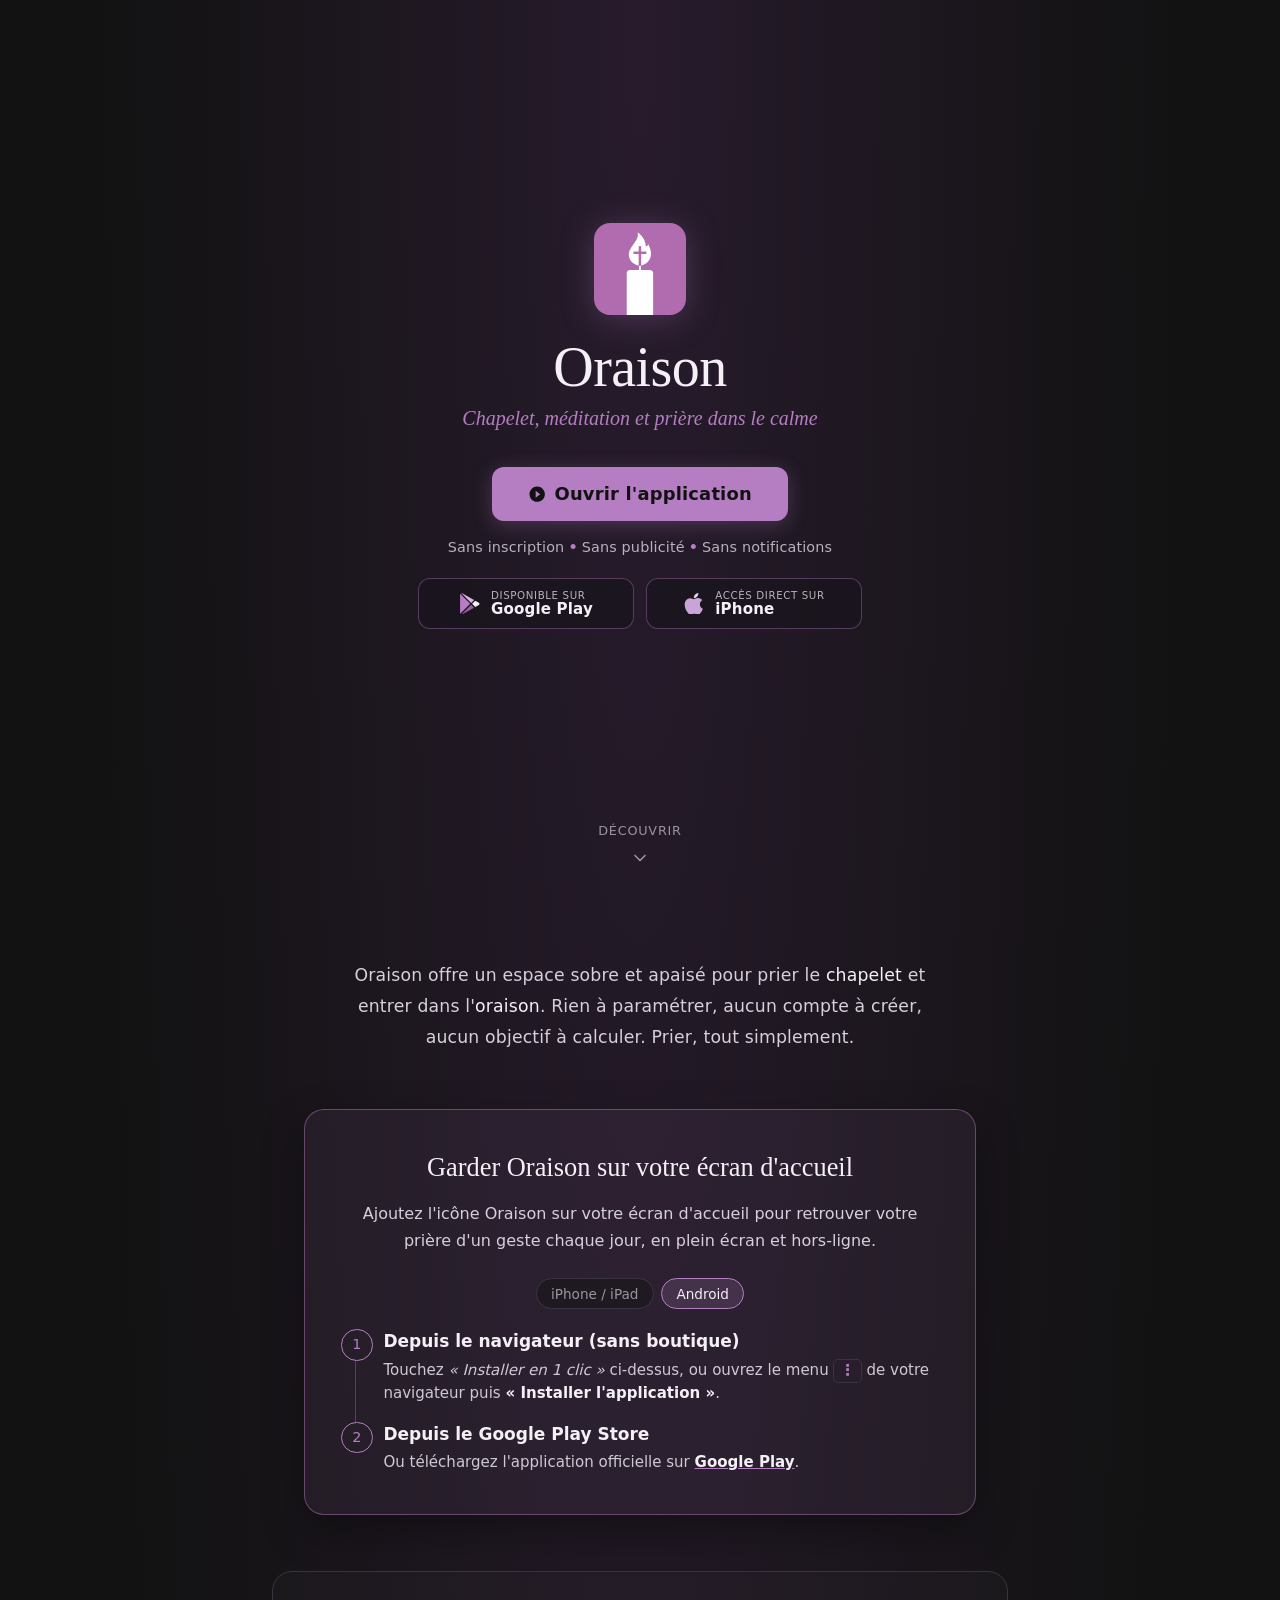
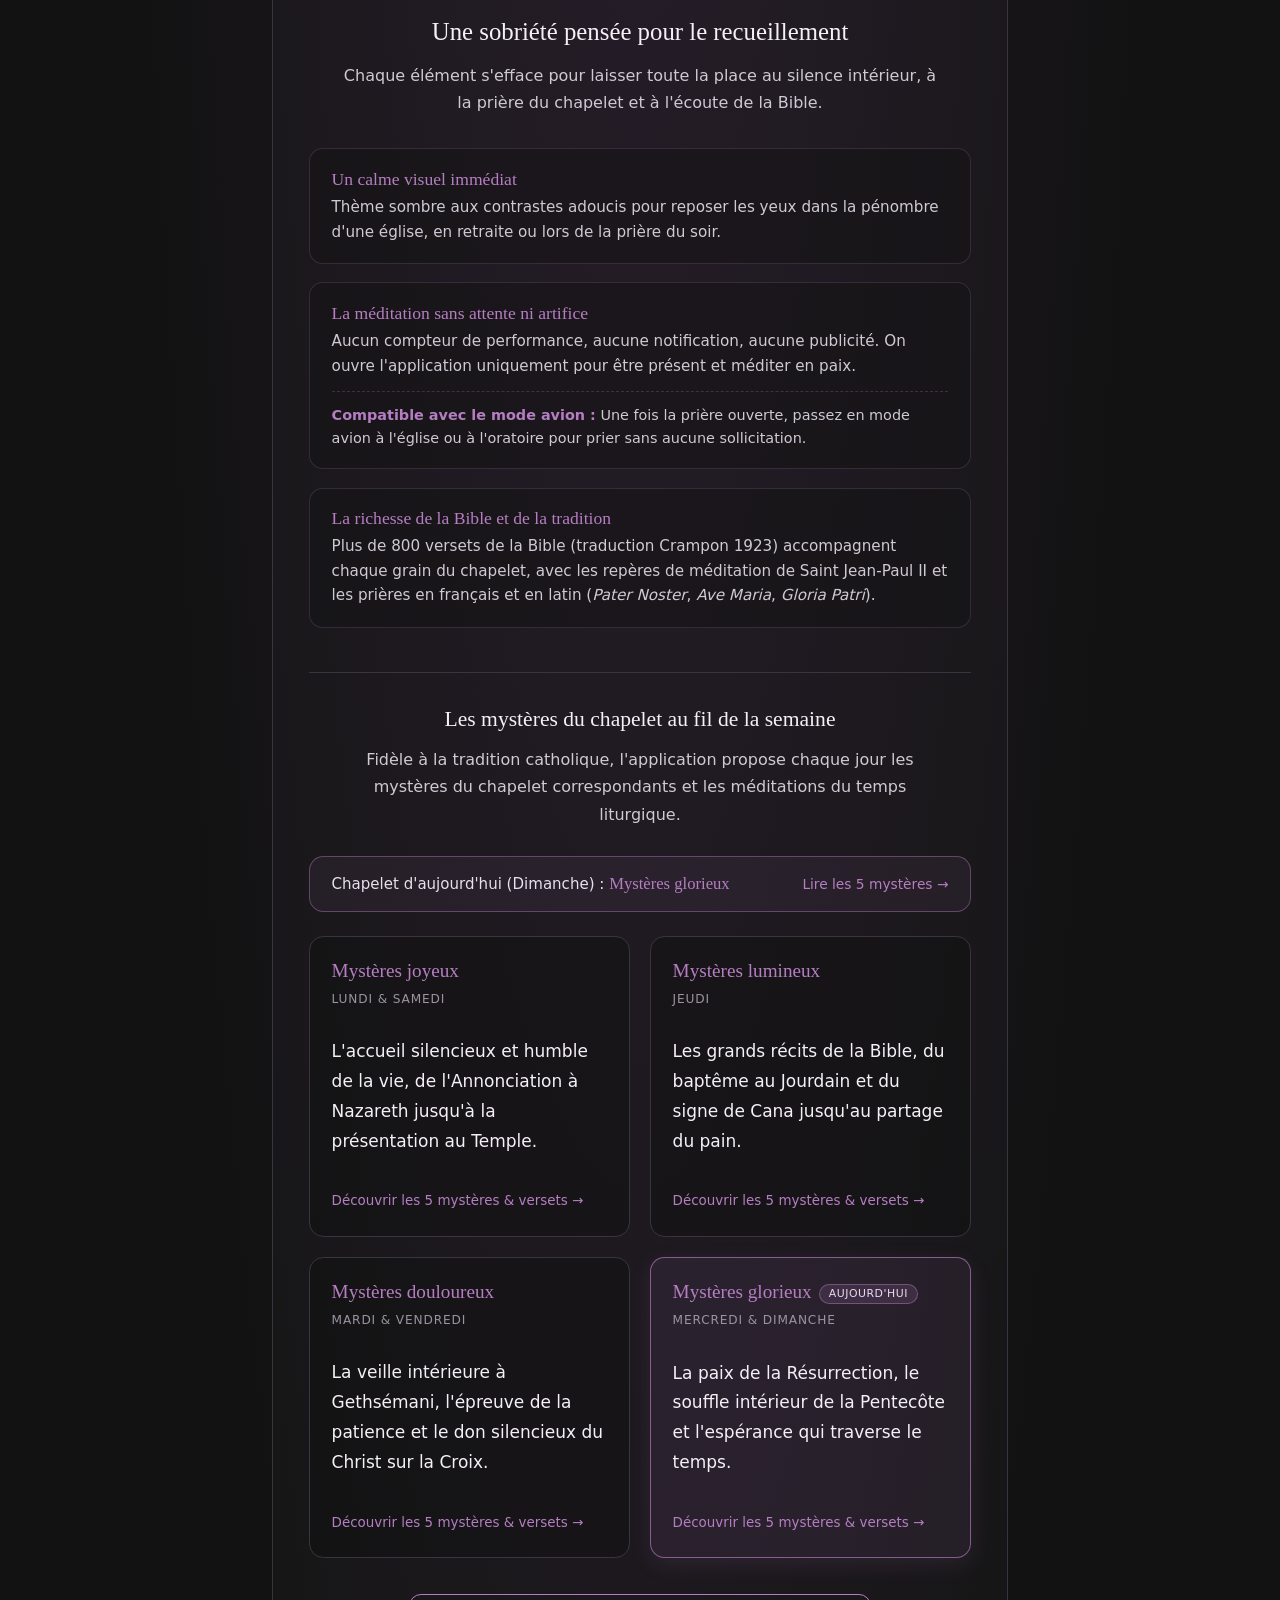
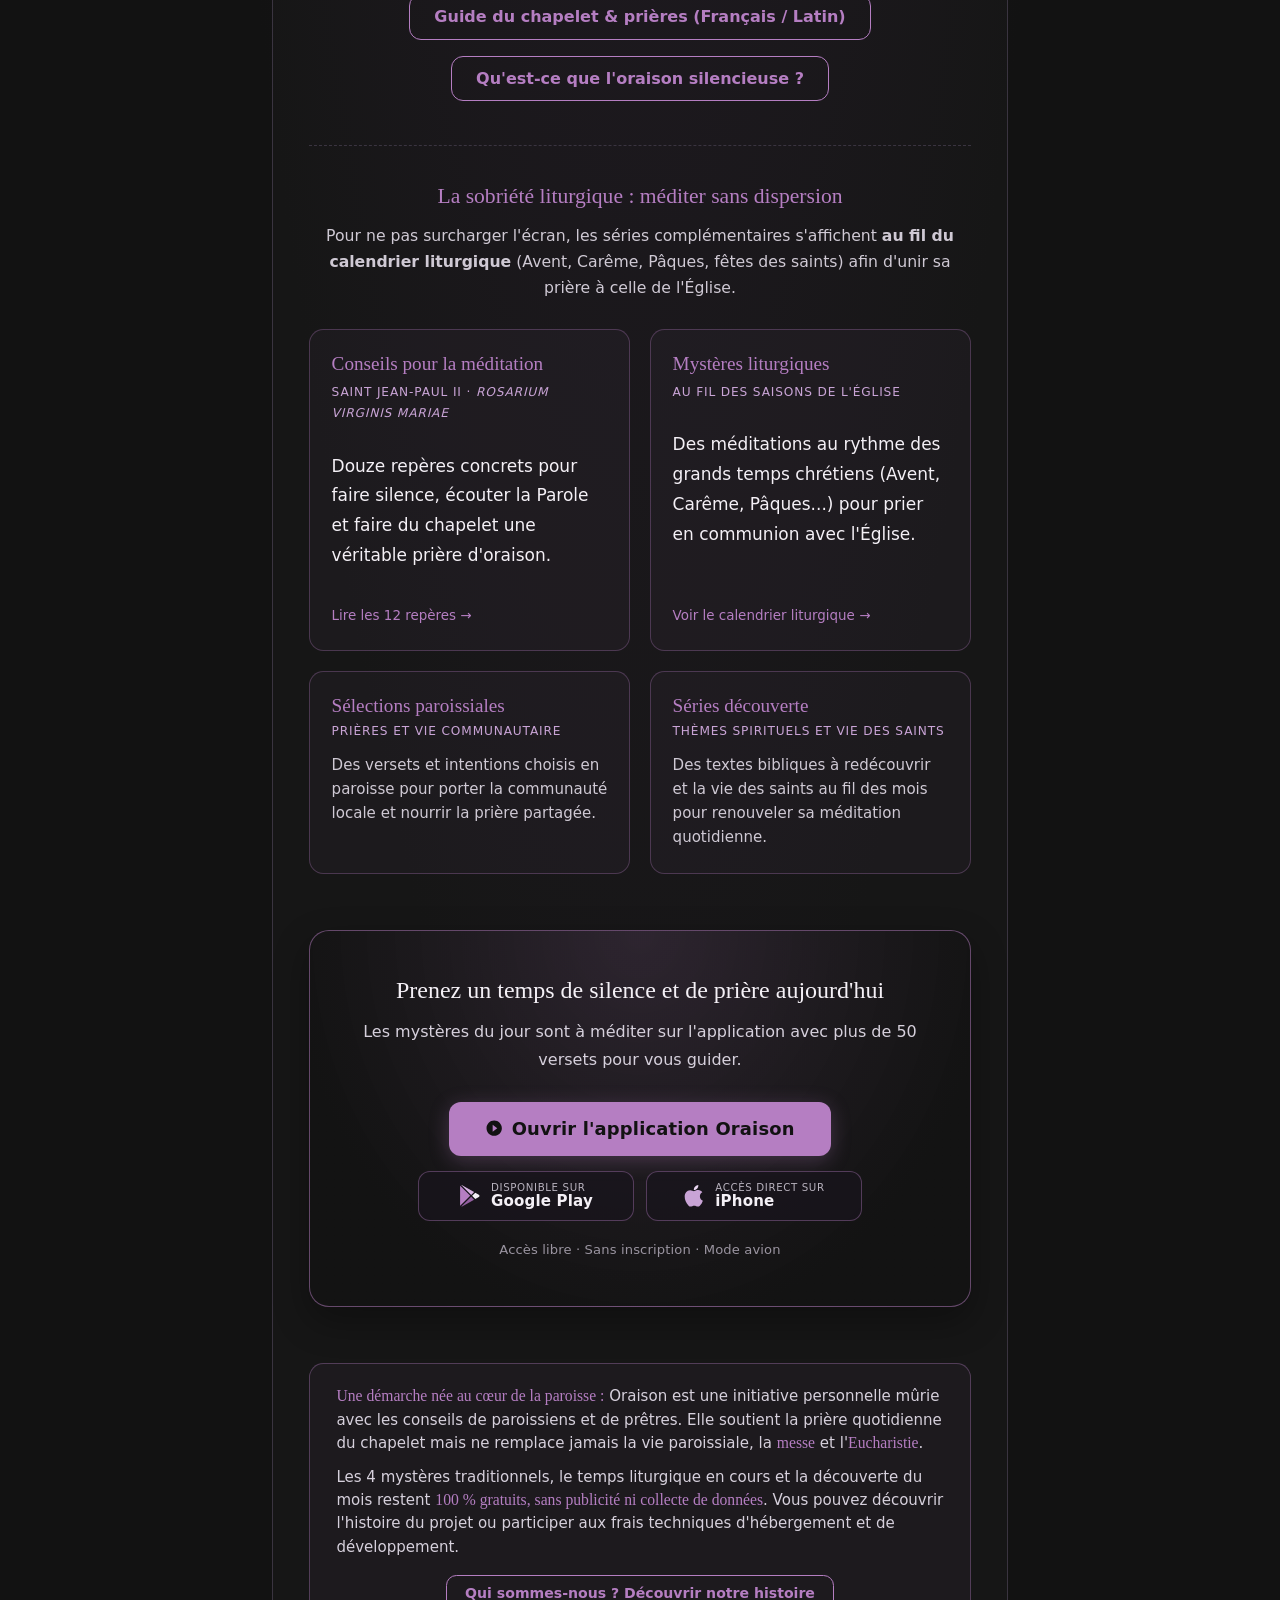
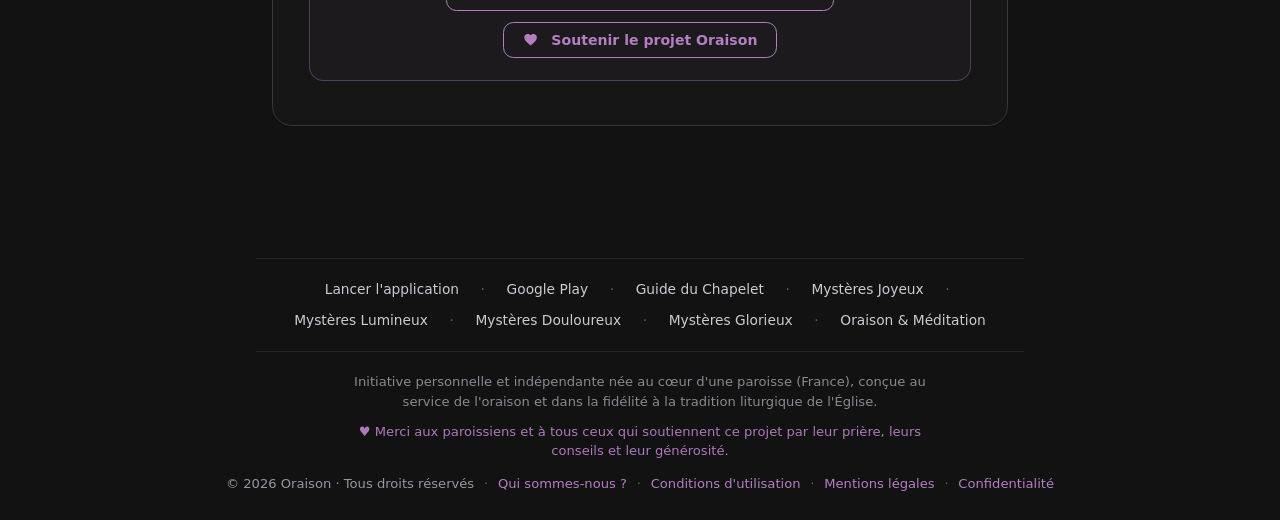
==== index.html @ c921718e "Revue Logo Apple" ====
<!doctype html>
<html lang="fr">
<head>
  <meta charset="utf-8">
  <meta name="viewport" content="width=device-width, initial-scale=1">
  <script>
    if (['fullscreen', 'standalone', 'minimal-ui'].some(function (m) { return window.matchMedia('(display-mode: ' + m + ')').matches; }) || window.navigator.standalone === true) {
      window.location.replace('app/');
    }
  </script>
  <title>Oraison — Chapelet, méditation et prière dans le calme</title>
  <meta name="description" content="Application gratuite et silencieuse pour prier le chapelet, vivre l'oraison et méditer la Bible. Sans publicité ni inscription sur iPhone, Android et PC.">
  <meta name="keywords" content="oraison, chapelet, prière, rosaire, méditation chrétienne, bible, messe, eucharistie, paroisse, liturgie catholique, silence">
  <meta name="robots" content="index,follow,max-image-preview:large">
  <meta name="theme-color" content="#121212">
  <meta name="mobile-web-app-capable" content="yes">
  <meta name="apple-mobile-web-app-capable" content="yes">
  <meta name="apple-mobile-web-app-status-bar-style" content="black">
  <meta name="apple-mobile-web-app-title" content="Oraison">
  <link rel="icon" href="logo.svg" type="image/svg+xml">
  <link rel="icon" type="image/png" href="favicon.png" sizes="48x48">
  <link rel="apple-touch-icon" sizes="180x180" href="app/icons/apple-touch-icon.png">
  <link rel="manifest" href="app/manifest.json">
  <link rel="canonical" href="https://oraison.app/">
  <link rel="alternate" type="text/plain" href="https://oraison.app/llms.txt" title="Synthèse pour IA (LLMs)">
  <script data-goatcounter="https://vacarelm.goatcounter.com/count" async src="https://gc.zgo.at/count.js"></script>
  <link rel="prefetch" href="app/">
  <link rel="prefetch" href="app/index.html">

  <meta property="og:type" content="website">
  <meta property="og:locale" content="fr_FR">
  <meta property="og:site_name" content="Oraison">
  <meta property="og:title" content="Oraison — Chapelet, méditation et prière dans le calme">
  <meta property="og:description" content="Un espace sobre et silencieux pour prier le chapelet, entrer dans l'oraison et méditer à la lumière de la Bible. Disponible immédiatement sur Android, iPhone et ordinateur.">
  <meta property="og:image" content="https://oraison.app/og.png">
  <meta property="og:image:alt" content="Oraison, application sobre de chapelet et méditation à la lumière de la Bible">
  <meta property="og:url" content="https://oraison.app/">

  <meta name="twitter:card" content="summary_large_image">
  <meta name="twitter:title" content="Oraison — Chapelet, méditation et prière dans le calme">
  <meta name="twitter:description" content="Prier le chapelet et vivre l'oraison à la lumière de la Bible, dans le silence, sans publicité ni collecte de données.">
  <meta name="twitter:image" content="https://oraison.app/og.png">

  <script type="application/ld+json">
  {
    "@context": "https://schema.org",
    "@graph": [
      { "@type": "WebSite", "@id": "https://oraison.app/#website", "name": "Oraison", "url": "https://oraison.app/", "inLanguage": "fr" },
      {
        "@type": ["WebApplication", "SoftwareApplication"],
        "name": "Oraison",
        "headline": "Oraison — Chapelet, méditation et prière dans le calme",
        "applicationCategory": "LifestyleApplication",
        "operatingSystem": "Android, iOS, Windows, macOS, Linux, Web",
        "browserRequirements": "Requires JavaScript.",
        "inLanguage": ["fr", "la"],
        "description": "Application catholique sobre et épurée pour prier le chapelet, pratiquer l'oraison et méditer les mystères du Rosaire à la lumière de la Bible, sans publicité ni distraction.",
        "applicationSubCategory": "Prière & Méditation catholique",
        "featureList": ["Chapelet interactif complet", "Méditation des 20 mystères du Rosaire", "Plus de 800 versets bibliques traduction Crampon 1923", "Clausules et 11 prières traditionnelles en français et en latin", "Mode hors-ligne et mode avion", "Accès libre, sans publicité ni inscription"],
        "url": "https://oraison.app/",
        "installUrl": "https://oraison.app/app/",
        "downloadUrl": "https://play.google.com/store/apps/details?id=app.oraison",
        "sameAs": ["https://play.google.com/store/apps/details?id=app.oraison"],
        "image": "https://oraison.app/og.png",
        "keywords": "oraison, chapelet, méditation, prière, rosaire, bible, vie des saints, mystères joyeux, mystères lumineux, mystères douloureux, mystères glorieux, liturgie catholique, messe, eucharistie, vie paroissiale, calme, silence",
        "offers": { "@type": "Offer", "price": "0", "priceCurrency": "EUR", "availability": "https://schema.org/InStock" }
      },
      {
        "@type": "FAQPage",
        "mainEntity": [
          { "@type": "Question", "name": "Comment installer et utiliser Oraison sur iPhone et Android ?", "acceptedAnswer": { "@type": "Answer", "text": "Oraison s'ouvre instantanément dans le navigateur et s'ajoute en deux gestes sur l'écran d'accueil de votre iPhone (via le bouton Partager de Safari puis Sur l'écran d'accueil) ou de votre téléphone Android (via Installer l'application). Oraison est également disponible en application officielle sur le Google Play Store pour Android, sans publicité ni inscription." } },
          { "@type": "Question", "name": "En quoi Oraison favorise-t-elle le calme et la méditation ?", "acceptedAnswer": { "@type": "Answer", "text": "Oraison privilégie le dépouillement, l'accès libre et le silence visuel. Entièrement dédiée au recueillement, son interface sombre et apaisée laisse toute la place à l'oraison, au chapelet et à la méditation de la Bible, sans publicité, sans inscription et sans distraction." } },
          { "@type": "Question", "name": "Quels mystères du chapelet et quels textes de la Bible sont proposés ?", "acceptedAnswer": { "@type": "Answer", "text": "L'application réunit les quatre séries traditionnelles du Rosaire (mystères joyeux, lumineux, douloureux et glorieux), une série d'aide à la méditation issue de la lettre apostolique Rosarium Virginis Mariae de Saint Jean-Paul II, des mystères spécifiques présents aux dates liturgiques, des sélections choisies par les paroissiens, ainsi que des séries découverte explorant des passages bibliques méconnus, la vie des saints et des thématiques spirituelles spécifiques. Chaque grain est accompagné de versets bibliques, de fruits spirituels et des prières en français et en latin." } },
          { "@type": "Question", "name": "L'application Oraison remplace-t-elle la messe ou la vie sacramentelle ?", "acceptedAnswer": { "@type": "Answer", "text": "Non, en aucun cas. Oraison a pour but de promouvoir et soutenir la pratique quotidienne du chapelet et de la prière silencieuse au rythme de chacun. Elle a été pensée comme un compagnon de recueillement personnel et ne se substitue jamais à la vie en communauté paroissiale, à la présence à la messe et à la réception de l'Eucharistie." } },
          { "@type": "Question", "name": "Comment Oraison favorise-t-elle le recueillement et la prière ?", "acceptedAnswer": { "@type": "Answer", "text": "En éliminant toute notification, publicité, compteur ou inscription obligatoire pour offrir une interface sombre, silencieuse et épurée propice au silence intérieur et à la méditation. Une fois la session de prière ouverte, l'application est compatible avec le mode avion pour prier à l'église ou à l'oratoire sans aucune onde ni sollicitation." } }
        ]
      }
    ]
  }
  </script>
  <link rel="stylesheet" href="style.css">
</head>
<body>
  <header class="hero-screen">
    <div class="hero-content">
      <img src="logo.svg" alt="Logo Oraison, bougie blanche sur fond violet liturgique" width="92" height="92" fetchpriority="high" class="hero-logo">
      <h1>Oraison</h1>
      <p class="tagline">Chapelet, méditation et prière dans le calme</p>
      <div class="hero-actions">
        <a class="btn btn-primary btn-hero" href="app/">
          <svg viewBox="0 0 24 24" aria-hidden="true"><path d="M12 2C6.48 2 2 6.48 2 12s4.48 10 10 10 10-4.48 10-10S17.52 2 12 2zm-2 14.5v-9l6 4.5-6 4.5z" fill="currentColor"/></svg>
          Ouvrir l'application
        </a>
      </div>
      <p class="hero-microcopy">
        <span>Sans inscription</span> <span class="dot" aria-hidden="true">•</span> <span>Sans publicité</span> <span class="dot" aria-hidden="true">•</span> <span>Sans notifications</span>
      </p>
      <div class="hero-store">
        <a class="btn-store" id="link-playstore" href="https://play.google.com/store/apps/details?id=app.oraison" target="_blank" rel="noopener" aria-label="Télécharger l'application Oraison sur le Google Play Store pour Android">
          <svg class="playstore-icon" viewBox="0 0 24 24" aria-hidden="true">
            <path fill="#b57ec2" d="M1.337.924a1.486 1.486 0 0 0-.112.568v21.017c0 .217.045.419.124.6l11.155-11.087L1.337.924z"/>
            <path fill="#d7b4e2" d="M13.544 10.989l3.258-3.238L3.45.195a1.466 1.466 0 0 0-.946-.179l11.04 10.973z"/>
            <path fill="#935fa0" d="M13.544 13.056l-11 10.933c.298.036.612-.016.906-.183l13.324-7.54-3.23-3.21z"/>
            <path fill="#f4f0f6" d="M22.018 13.298l-3.919 2.218-3.515-3.493 3.543-3.521 3.891 2.202a1.49 1.49 0 0 1 0 2.594z"/>
          </svg>
          <span class="btn-store-text">
            <span class="btn-store-kicker">Disponible sur</span>
            <span class="btn-store-title">Google Play</span>
          </span>
        </a>
        <a class="btn-store" id="link-ios-webapp" href="app/" data-track="ios-webapp-click" aria-label="Accès direct à l'application Oraison sur iPhone et iPad">
          <svg class="playstore-icon" viewBox="2.995 3 18.003 18.003" aria-hidden="true">
            <path fill="#c9a4d6" d="M17.05 20.28c-.98.95-2.05.8-3.08.35-1.09-.46-2.09-.48-3.24 0-1.44.62-2.2.44-3.06-.35C2.79 15.25 3.51 7.59 9.05 7.31c1.35.07 2.29.74 3.08.8 1.18-.24 2.31-.93 3.57-.84 1.51.12 2.65.72 3.4 1.8-3.12 1.87-2.38 5.98.48 7.13-.57 1.5-1.31 2.99-2.54 4.09z"/>
            <path fill="#ebd7f2" d="M12.03 7.25c-.15-2.23 1.66-4.07 3.74-4.25.29 2.58-2.34 4.5-3.74 4.25z"/>
          </svg>
          <span class="btn-store-text">
            <span class="btn-store-kicker">Accès direct sur</span>
            <span class="btn-store-title">iPhone</span>
          </span>
        </a>
      </div>
    </div>
    <a href="#decouvrir" class="scroll-cue" aria-label="Découvrir l'application et les mystères du chapelet">
      <span>Découvrir</span>
      <svg class="scroll-arrow" viewBox="0 0 24 24" aria-hidden="true"><path d="m6 9 6 6 6-6" fill="none" stroke="currentColor" stroke-width="2" stroke-linecap="round" stroke-linejoin="round"/></svg>
    </a>
  </header>

  <main id="decouvrir">
    <section class="manifesto-section" aria-label="Présentation d'Oraison">
      <p class="lead">Oraison offre un espace sobre et apaisé pour prier le <strong>chapelet</strong> et entrer dans l'<strong>oraison</strong>. Rien à paramétrer, aucun compte à créer, aucun objectif à calculer. Prier, tout simplement.</p>
    </section>

    <section class="pwa-card" aria-labelledby="pwa-title">
      <h2 id="pwa-title">Garder Oraison sur votre écran d'accueil</h2>
      <p class="pwa-intro">Ajoutez l'icône Oraison sur votre écran d'accueil pour retrouver votre prière d'un geste chaque jour, en plein écran et hors-ligne.</p>

      <button type="button" id="btn-install-pwa" class="btn btn-primary" hidden>
        <svg viewBox="0 0 24 24" aria-hidden="true"><path d="M12 3v12m0 0-4-4m4 4 4-4M4 17v2a2 2 0 0 0 2 2h12a2 2 0 0 0 2-2v-2" fill="none" stroke="currentColor" stroke-width="2" stroke-linecap="round" stroke-linejoin="round"/></svg>
        Installer en 1 clic sur cet appareil
      </button>

      <div class="device-tabs" role="tablist" aria-label="Choisir votre appareil">
        <button type="button" role="tab" id="tab-ios" aria-selected="false" aria-controls="panel-ios" data-target="ios">iPhone / iPad</button>
        <button type="button" role="tab" id="tab-android" aria-selected="true" aria-controls="panel-android" data-target="android">Android</button>
      </div>

      <div id="panel-ios" class="device-panel" role="tabpanel" aria-labelledby="tab-ios" hidden>
        <ol class="steps compact-steps">
          <li>
            <strong>Touchez l'icône Partager <svg class="inline-icon" viewBox="0 0 24 24" aria-hidden="true"><path d="M12 3v12m0-12-4 4m4-4 4 4M5 12v7a2 2 0 0 0 2 2h10a2 2 0 0 0 2-2v-7" fill="none" stroke="currentColor" stroke-width="1.8" stroke-linecap="round" stroke-linejoin="round"/></svg> dans Safari</strong>
            <span>Située dans la barre de Safari (en bas sur iPhone, en haut sur iPad). <em class="ios-tip">Depuis WhatsApp ou Mail, touchez d'abord la boussole en bas à droite pour basculer dans Safari.</em></span>
          </li>
          <li>
            <strong>Choisissez «&nbsp;Sur l'écran d'accueil&nbsp;» <svg class="inline-icon" viewBox="0 0 24 24" aria-hidden="true"><rect x="3" y="3" width="18" height="18" rx="4" fill="none" stroke="currentColor" stroke-width="1.8"/><path d="M12 8v8m-4-4h8" fill="none" stroke="currentColor" stroke-width="1.8" stroke-linecap="round"/></svg> puis Ajouter</strong>
            <span>L'icône Oraison s'installe sur votre iPhone ou iPad en plein écran, prête pour le mode avion.</span>
          </li>
        </ol>
      </div>

      <div id="panel-android" class="device-panel" role="tabpanel" aria-labelledby="tab-android">
        <ol class="steps compact-steps">
          <li>
            <strong>Depuis le navigateur (sans boutique)</strong>
            <span>Touchez <em>«&nbsp;Installer en 1 clic&nbsp;»</em> ci-dessus, ou ouvrez le menu <span class="badge-icon" aria-hidden="true">⋮</span> de votre navigateur puis <strong>«&nbsp;Installer l'application&nbsp;»</strong>.</span>
          </li>
          <li>
            <strong>Depuis le Google Play Store</strong>
            <span>Ou téléchargez l'application officielle sur <a href="https://play.google.com/store/apps/details?id=app.oraison" target="_blank" rel="noopener"><strong>Google Play</strong></a>.</span>
          </li>
        </ol>
      </div>
    </section>

    <section class="editorial" aria-labelledby="meditation-title">
      <h2 id="meditation-title">Une sobriété pensée pour le recueillement</h2>
      <p>Chaque élément s'efface pour laisser toute la place au silence intérieur, à la prière du chapelet et à l'écoute de la Bible.</p>

      <ul class="pillars">
        <li>
          <strong>Un calme visuel immédiat</strong>
          <span>Thème sombre aux contrastes adoucis pour reposer les yeux dans la pénombre d'une église, en retraite ou lors de la prière du soir.</span>
        </li>
        <li>
          <strong>La méditation sans attente ni artifice</strong>
          <span>Aucun compteur de performance, aucune notification, aucune publicité. On ouvre l'application uniquement pour être présent et méditer en paix.</span>
          <p class="pillar-note"><strong>Compatible avec le mode avion&nbsp;:</strong> Une fois la prière ouverte, passez en mode avion à l'église ou à l'oratoire pour prier sans aucune sollicitation.</p>
        </li>
        <li>
          <strong>La richesse de la Bible et de la tradition</strong>
          <span>Plus de 800 versets de la Bible (traduction Crampon 1923) accompagnent chaque grain du chapelet, avec les repères de méditation de Saint Jean-Paul II et les prières en français et en latin (<em>Pater Noster</em>, <em>Ave Maria</em>, <em>Gloria Patri</em>).</span>
        </li>
      </ul>

      <h2 class="sub-heading">Les mystères du chapelet au fil de la semaine</h2>
      <p class="sub-intro">Fidèle à la tradition catholique, l'application propose chaque jour les mystères du chapelet correspondants et les méditations du temps liturgique.</p>

      <div class="today-banner" id="today-mystery-banner" aria-live="polite" hidden>
        <div class="today-banner-text" id="today-mystery-text"></div>
        <div class="today-banner-actions">
          <a href="prier-le-chapelet.html" id="today-mystery-guide" class="today-banner-link" data-track="today-banner-guide">Lire les 5 mystères →</a>
        </div>
      </div>

      <div class="mysteries-grid">
        <a href="mysteres-joyeux.html" class="mystery-item" data-days="1,6" data-mystery-name="Mystères joyeux">
          <h3>Mystères joyeux</h3>
          <p class="mystery-days">Lundi &amp; Samedi</p>
          <p>L'accueil silencieux et humble de la vie, de l'Annonciation à Nazareth jusqu'à la présentation au Temple.</p>
          <span class="mystery-link-cue">Découvrir les 5 mystères &amp; versets →</span>
        </a>
        <a href="mysteres-lumineux.html" class="mystery-item" data-days="4" data-mystery-name="Mystères lumineux">
          <h3>Mystères lumineux</h3>
          <p class="mystery-days">Jeudi</p>
          <p>Les grands récits de la Bible, du baptême au Jourdain et du signe de Cana jusqu'au partage du pain.</p>
          <span class="mystery-link-cue">Découvrir les 5 mystères &amp; versets →</span>
        </a>
        <a href="mysteres-douloureux.html" class="mystery-item" data-days="2,5" data-mystery-name="Mystères douloureux">
          <h3>Mystères douloureux</h3>
          <p class="mystery-days">Mardi &amp; Vendredi</p>
          <p>La veille intérieure à Gethsémani, l'épreuve de la patience et le don silencieux du Christ sur la Croix.</p>
          <span class="mystery-link-cue">Découvrir les 5 mystères &amp; versets →</span>
        </a>
        <a href="mysteres-glorieux.html" class="mystery-item" data-days="0,3" data-mystery-name="Mystères glorieux">
          <h3>Mystères glorieux</h3>
          <p class="mystery-days">Mercredi &amp; Dimanche</p>
          <p>La paix de la Résurrection, le souffle intérieur de la Pentecôte et l'espérance qui traverse le temps.</p>
          <span class="mystery-link-cue">Découvrir les 5 mystères &amp; versets →</span>
        </a>
      </div>

      <div class="editorial-actions">
        <a href="prier-le-chapelet.html" class="btn btn-outline">Guide du chapelet &amp; prières (Français / Latin)</a>
        <a href="oraison-meditation.html" class="btn btn-outline">Qu'est-ce que l'oraison silencieuse ?</a>
      </div>

      <div class="mysteries-extra">
        <h3 class="mysteries-extra-title">La sobriété liturgique&nbsp;: méditer sans dispersion</h3>
        <p class="mysteries-extra-lead">Pour ne pas surcharger l'écran, les séries complémentaires s'affichent <strong>au fil du calendrier liturgique</strong> (Avent, Carême, Pâques, fêtes des saints) afin d'unir sa prière à celle de l'Église.</p>
        <div class="mysteries-extra-grid">
          <a href="oraison-meditation.html#conseils-jean-paul-ii" class="mystery-item mystery-item-special">
            <h3>Conseils pour la méditation</h3>
            <p class="mystery-days">Saint Jean-Paul II · <em>Rosarium Virginis Mariae</em></p>
            <p>Douze repères concrets pour faire silence, écouter la Parole et faire du chapelet une véritable prière d'oraison.</p>
            <span class="mystery-link-cue">Lire les 12 repères →</span>
          </a>
          <a href="oraison-meditation.html#temps-liturgiques" class="mystery-item mystery-item-special">
            <h3>Mystères liturgiques</h3>
            <p class="mystery-days">Au fil des saisons de l'Église</p>
            <p>Des méditations au rythme des grands temps chrétiens (Avent, Carême, Pâques...) pour prier en communion avec l'Église.</p>
            <span class="mystery-link-cue">Voir le calendrier liturgique →</span>
          </a>
          <article class="mystery-item mystery-item-special">
            <h3>Sélections paroissiales</h3>
            <p class="mystery-days">Prières et vie communautaire</p>
            <p>Des versets et intentions choisis en paroisse pour porter la communauté locale et nourrir la prière partagée.</p>
          </article>
          <article class="mystery-item mystery-item-special">
            <h3>Séries découverte</h3>
            <p class="mystery-days">Thèmes spirituels et vie des saints</p>
            <p>Des textes bibliques à redécouvrir et la vie des saints au fil des mois pour renouveler sa méditation quotidienne.</p>
          </article>
        </div>
      </div>

      <aside class="cta-tunnel" aria-label="Entrer en prière avec Oraison">
        <h2>Prenez un temps de silence et de prière aujourd'hui</h2>
        <p>Les mystères du jour sont à méditer sur l'application avec plus de 50 versets pour vous guider.</p>
        <div class="cta-actions">
          <a class="btn btn-primary" href="app/" data-track="cta-bottom-home">
            <svg viewBox="0 0 24 24" aria-hidden="true"><path d="M12 2C6.48 2 2 6.48 2 12s4.48 10 10 10 10-4.48 10-10S17.52 2 12 2zm-2 14.5v-9l6 4.5-6 4.5z" fill="currentColor"/></svg>
            Ouvrir l'application Oraison
          </a>
          <div class="hero-store">
            <a class="btn-store" href="https://play.google.com/store/apps/details?id=app.oraison" target="_blank" rel="noopener" aria-label="Télécharger Oraison sur Google Play">
              <svg class="playstore-icon" viewBox="0 0 24 24" aria-hidden="true">
                <path fill="#b57ec2" d="M1.337.924a1.486 1.486 0 0 0-.112.568v21.017c0 .217.045.419.124.6l11.155-11.087L1.337.924z"/>
                <path fill="#d7b4e2" d="M13.544 10.989l3.258-3.238L3.45.195a1.466 1.466 0 0 0-.946-.179l11.04 10.973z"/>
                <path fill="#935fa0" d="M13.544 13.056l-11 10.933c.298.036.612-.016.906-.183l13.324-7.54-3.23-3.21z"/>
                <path fill="#f4f0f6" d="M22.018 13.298l-3.919 2.218-3.515-3.493 3.543-3.521 3.891 2.202a1.49 1.49 0 0 1 0 2.594z"/>
              </svg>
              <span class="btn-store-text">
                <span class="btn-store-kicker">Disponible sur</span>
                <span class="btn-store-title">Google Play</span>
              </span>
            </a>
            <a class="btn-store" href="app/" data-track="ios-webapp-click" aria-label="Accès direct à l'application Oraison sur iPhone et iPad">
              <svg class="playstore-icon" viewBox="2.995 3 18.003 18.003" aria-hidden="true">
                <path fill="#c9a4d6" d="M17.05 20.28c-.98.95-2.05.8-3.08.35-1.09-.46-2.09-.48-3.24 0-1.44.62-2.2.44-3.06-.35C2.79 15.25 3.51 7.59 9.05 7.31c1.35.07 2.29.74 3.08.8 1.18-.24 2.31-.93 3.57-.84 1.51.12 2.65.72 3.4 1.8-3.12 1.87-2.38 5.98.48 7.13-.57 1.5-1.31 2.99-2.54 4.09z"/>
                <path fill="#ebd7f2" d="M12.03 7.25c-.15-2.23 1.66-4.07 3.74-4.25.29 2.58-2.34 4.5-3.74 4.25z"/>
              </svg>
              <span class="btn-store-text">
                <span class="btn-store-kicker">Accès direct sur</span>
                <span class="btn-store-title">iPhone</span>
              </span>
            </a>
          </div>
        </div>
        <p class="cta-reassurance">Accès libre · Sans inscription · Mode avion</p>
      </aside>

      <div class="transparency-note" role="note" aria-label="Gratitude, transparence et démarche personnelle">
        <p><strong>Une démarche née au cœur de la paroisse&nbsp;:</strong> Oraison est une initiative personnelle mûrie avec les conseils de paroissiens et de prêtres. Elle soutient la prière quotidienne du chapelet mais ne remplace jamais la vie paroissiale, la <strong>messe</strong> et l'<strong>Eucharistie</strong>.</p>
        <p>Les 4 mystères traditionnels, le temps liturgique en cours et la découverte du mois restent <strong>100&nbsp;% gratuits, sans publicité ni collecte de données</strong>. Vous pouvez découvrir l'histoire du projet ou participer aux frais techniques d'hébergement et de développement.</p>
        <p class="transparency-action">
          <a class="btn btn-outline btn-compact" href="qui-sommes-nous.html" data-track="cta-qui-sommes-nous">Qui sommes-nous&nbsp;? Découvrir notre histoire</a>
          <a class="btn btn-outline btn-compact" id="btn-soutien-stripe" href="https://donate.stripe.com/aFabIUa0Bg255v6gYlco003" target="_blank" rel="noopener noreferrer"><svg viewBox="0 0 24 24" aria-hidden="true" style="width:0.95rem;height:0.95rem;fill:currentColor;vertical-align:-0.12rem;margin-right:0.35rem;"><path d="M12 21.35l-1.45-1.32C5.4 15.36 2 12.28 2 8.5 2 5.42 4.42 3 7.5 3c1.74 0 3.41.81 4.5 2.09C13.09 3.81 14.76 3 16.5 3 19.58 3 22 5.42 22 8.5c0 3.78-3.4 6.86-8.55 11.54L12 21.35z"/></svg>Soutenir le projet Oraison</a>
        </p>
      </div>
    </section>
  </main>

  <footer>
    <nav class="footer-nav" aria-label="Guides liturgiques et accès à l'application">
      <a href="app/">Lancer l'application</a> <span class="footer-sep" aria-hidden="true">·</span>
      <a href="https://play.google.com/store/apps/details?id=app.oraison" target="_blank" rel="noopener">Google Play</a> <span class="footer-sep" aria-hidden="true">·</span>
      <a href="prier-le-chapelet.html">Guide du Chapelet</a> <span class="footer-sep" aria-hidden="true">·</span>
      <a href="mysteres-joyeux.html">Mystères Joyeux</a> <span class="footer-sep" aria-hidden="true">·</span>
      <a href="mysteres-lumineux.html">Mystères Lumineux</a> <span class="footer-sep" aria-hidden="true">·</span>
      <a href="mysteres-douloureux.html">Mystères Douloureux</a> <span class="footer-sep" aria-hidden="true">·</span>
      <a href="mysteres-glorieux.html">Mystères Glorieux</a> <span class="footer-sep" aria-hidden="true">·</span>
      <a href="oraison-meditation.html">Oraison &amp; Méditation</a>
    </nav>
    <p class="footer-initiative">Initiative personnelle et indépendante née au cœur d'une paroisse (France), conçue au service de l'oraison et dans la fidélité à la tradition liturgique de l'Église.</p>
    <p class="footer-thanks">♥ Merci aux paroissiens et à tous ceux qui soutiennent ce projet par leur prière, leurs conseils et leur générosité.</p>
    <div>
      <span>© 2026 Oraison · Tous droits réservés</span> <span class="footer-sep" aria-hidden="true">·</span>
      <a href="qui-sommes-nous.html">Qui sommes-nous ?</a> <span class="footer-sep" aria-hidden="true">·</span>
      <a href="conditions-utilisation.html">Conditions d'utilisation</a> <span class="footer-sep" aria-hidden="true">·</span>
      <a href="mentions-legales.html">Mentions légales</a> <span class="footer-sep" aria-hidden="true">·</span>
      <a href="privacy.html">Confidentialité</a>
    </div>
  </footer>

  <script>
    (function () {
      var queue = [], attempts = 0;
      function flush() {
        setTimeout(function () {
          if (window.goatcounter && typeof window.goatcounter.count === 'function') {
            while (queue.length) window.goatcounter.count(queue.shift());
          } else if (queue.length && attempts++ < 20) flush();
        }, 150);
      }
      function track(name, title) {
        var ev = { path: name, title: title || name, event: true };
        if (window.goatcounter && typeof window.goatcounter.count === 'function') window.goatcounter.count(ev);
        else { queue.push(ev); if (attempts < 20) flush(); }
      }

      var openBtn = document.querySelector('.btn-hero');
      if (openBtn) openBtn.addEventListener('click', function () { track('cta-ouvrir-app', 'Clic CTA Ouvrir Oraison'); });
      var scrollCue = document.querySelector('.scroll-cue');
      if (scrollCue) scrollCue.addEventListener('click', function () { track('scroll-cue-click', 'Clic Découvrir Oraison vers le bas'); });

      document.querySelectorAll('[data-track]').forEach(function (el) {
        el.addEventListener('click', function () {
          var name = this.getAttribute('data-track');
          track(name, name);
        });
      });

      var dayNames = ['Dimanche', 'Lundi', 'Mardi', 'Mercredi', 'Jeudi', 'Vendredi', 'Samedi'];
      var today = new Date().getDay();
      var banner = document.getElementById('today-mystery-banner');
      var bannerText = document.getElementById('today-mystery-text');
      var bannerGuide = document.getElementById('today-mystery-guide');
      document.querySelectorAll('.mystery-item[data-days]').forEach(function (card) {
        var days = card.getAttribute('data-days').split(',').map(Number);
        if (days.indexOf(today) !== -1) {
          card.classList.add('is-today');
          var h3 = card.querySelector('h3');
          if (h3) {
            var pill = document.createElement('span');
            pill.className = 'today-pill';
            pill.textContent = "Aujourd'hui";
            h3.appendChild(pill);
          }
          if (banner && bannerText && bannerGuide) {
            bannerText.innerHTML = "Chapelet d'aujourd'hui (" + dayNames[today] + ")&nbsp;: <strong>" + card.getAttribute('data-mystery-name') + "</strong>";
            bannerGuide.href = card.getAttribute('href');
            banner.hidden = false;
          }
        }
      });

      var tabs = document.querySelectorAll('.device-tabs [role="tab"]');
      var panels = { ios: document.getElementById('panel-ios'), android: document.getElementById('panel-android') };
      function selectTab(target) {
        tabs.forEach(function (t) { t.setAttribute('aria-selected', t.dataset.target === target ? 'true' : 'false'); });
        Object.keys(panels).forEach(function (k) { if (panels[k]) panels[k].hidden = (k !== target); });
      }
      tabs.forEach(function (tab) {
        tab.addEventListener('click', function () {
          selectTab(this.dataset.target);
          track('guide-install-' + this.dataset.target, 'Consultation guide ' + this.dataset.target);
        });
      });

      var ua = navigator.userAgent || '';
      var isIOS = /iPad|iPhone|iPod/.test(ua) || (navigator.platform === 'MacIntel' && navigator.maxTouchPoints > 1);
      selectTab(isIOS ? 'ios' : 'android');

      var deferredPrompt = null, installBtn = document.getElementById('btn-install-pwa');
      if (isIOS && installBtn) { installBtn.hidden = true; installBtn.style.display = 'none'; }
      window.addEventListener('beforeinstallprompt', function (e) {
        if (isIOS) return;
        e.preventDefault();
        deferredPrompt = e;
        if (installBtn) installBtn.hidden = false;
      });
      if (installBtn) {
        installBtn.addEventListener('click', function () {
          track('pwa-install-click', 'Clic Bouton Installer PWA');
          if (!deferredPrompt) return;
          deferredPrompt.prompt();
          if (deferredPrompt.userChoice) {
            deferredPrompt.userChoice.then(function (c) {
              track(c && c.outcome === 'accepted' ? 'pwa-install-accepted' : 'pwa-install-dismissed');
            }).finally(function () { deferredPrompt = null; installBtn.hidden = true; });
          } else { deferredPrompt = null; installBtn.hidden = true; }
        });
      }
      window.addEventListener('appinstalled', function () { track('pwa-installed-success', 'PWA installée avec succès'); });
      if ('serviceWorker' in navigator && !(navigator.connection && navigator.connection.saveData)) {
        window.addEventListener('load', function () {
          navigator.serviceWorker.register('/app/sw.js', { scope: '/app/' }).catch(function () {});
        });
      }

      document.querySelectorAll('a[href*="play.google.com/store"]').forEach(function (link) {
        link.addEventListener('click', function () { track('playstore-click', 'Clic Fiche Google Play Store'); });
      });

      var sBtn = document.getElementById('btn-soutien-stripe');
      if (sBtn) sBtn.addEventListener('click', function () { track('cta-soutien-stripe', 'Clic Soutenir Oraison Stripe'); });
    })();
  </script>
</body>
</html>
---- style.css ----
:root {
  --bg: #121212;
  --fg: #f4f0f6;
  --muted: #9a94a0;
  --purple: #b57ec2;
  --line: #3a3440;
  --serif: Georgia, "Times New Roman", serif;
}
* { box-sizing: border-box; }
[hidden] { display: none !important; }
html { min-height: 100%; background: var(--bg); scroll-behavior: smooth; }
body {
  margin: 0;
  min-height: 100vh;
  display: flex;
  flex-direction: column;
  background: radial-gradient(ellipse at 50% 0%, #271b2c, var(--bg) 60%) no-repeat;
  color: var(--fg);
  font: 1.0625rem/1.75 system-ui, -apple-system, BlinkMacSystemFont, "Segoe UI", Roboto, sans-serif;
  text-align: center;
}
main {
  flex: 1;
  display: flex;
  flex-direction: column;
  align-items: center;
  width: 100%;
  max-width: 52rem;
  margin: 0 auto;
  padding: 3.75rem 1.5rem 3rem;
}
a { color: var(--purple); }
a:focus-visible, button:focus-visible, summary:focus-visible {
  outline: 2px solid var(--purple);
  outline-offset: 3px;
}

/* Première Impression (Cadre Responsive Plein Écran) */
.hero-screen {
  min-height: 100vh;
  min-height: 100dvh;
  display: flex;
  flex-direction: column;
  align-items: center;
  justify-content: space-between;
  width: 100%;
  max-width: 44rem;
  margin: 0 auto;
  padding: 3.5rem 1.25rem 2rem;
  text-align: center;
}
.hero-content {
  flex: 1;
  display: flex;
  flex-direction: column;
  align-items: center;
  justify-content: center;
  width: 100%;
  max-width: 36rem;
  margin: 0 auto;
}
.hero-logo { width: 92px; height: auto; filter: drop-shadow(0 4px 16px rgba(181, 126, 194, 0.28)); }
h1 { margin: 1.25rem 0 0.35rem; font: 400 clamp(2.3rem, 7vw, 3.5rem)/1.15 var(--serif); letter-spacing: -0.01em; }
.tagline { margin: 0 0 2.25rem; color: var(--purple); font: italic 1.25rem/1.3 var(--serif); }
.hero-actions { display: flex; justify-content: center; width: 100%; }
.btn-hero { padding: 1.05rem 2.4rem; font-size: 1.15rem; letter-spacing: 0.01em; box-shadow: 0 6px 24px rgba(181, 126, 194, 0.32); }
.btn-hero:hover { filter: brightness(1.12); box-shadow: 0 8px 30px rgba(181, 126, 194, 0.48); transform: translateY(-2px); }
.hero-microcopy {
  display: flex;
  align-items: center;
  justify-content: center;
  flex-wrap: nowrap;
  margin: 0.85rem auto 0;
  color: #b8b2be;
  font-size: clamp(0.75rem, 2.5vw, 0.9rem);
  letter-spacing: 0.01em;
  white-space: nowrap;
  user-select: none;
  max-width: 100%;
}
.hero-microcopy .dot { color: var(--purple); margin: 0 0.25rem; font-weight: 700; }
.hero-store {
  display: flex;
  flex-wrap: wrap;
  justify-content: center;
  gap: 0.75rem;
  width: 100%;
  margin: 1.15rem auto 0;
}
.pwa-actions .hero-store, .cta-actions .hero-store { margin-top: 0; }
.btn-store,
.btn-store-compact {
  display: inline-flex;
  align-items: center;
  justify-content: center;
  border: 1px solid rgba(181, 126, 194, 0.38);
  color: var(--fg);
  background: rgba(25, 20, 29, 0.75);
  text-decoration: none;
  white-space: nowrap;
  transition: color 0.2s ease, border-color 0.2s ease, background-color 0.2s ease, box-shadow 0.2s ease, transform 0.2s ease;
}
.btn-store:hover,
.btn-store-compact:hover {
  color: #fff;
  border-color: var(--purple);
  background: rgba(181, 126, 194, 0.14);
  box-shadow: 0 6px 20px rgba(181, 126, 194, 0.2);
  transform: translateY(-1px);
}
.btn-store {
  flex: 1 1 11.5rem;
  max-width: 13.5rem;
  gap: 0.65rem;
  padding: 0.58rem 1.1rem;
  border-radius: 0.75rem;
  text-align: left;
  letter-spacing: 0.01em;
}
.btn-store-compact {
  gap: 0.42rem;
  min-width: 6.75rem;
  padding: 0.5rem 0.85rem;
  border-radius: 0.65rem;
  font: 500 0.84rem/1.2 system-ui, sans-serif;
}
.playstore-icon {
  width: 1.35rem;
  height: 1.35rem;
  flex-shrink: 0;
}
.btn-store-compact .playstore-icon {
  width: 0.95rem;
  height: 0.95rem;
}
.btn-store-text {
  display: flex;
  flex-direction: column;
  line-height: 1.18;
}
.btn-store-kicker {
  font-size: 0.64rem;
  letter-spacing: 0.06em;
  text-transform: uppercase;
  color: #b8b2be;
  font-weight: 500;
}
.btn-store-title {
  font-size: 0.94rem;
  font-weight: 600;
  color: var(--fg);
}
.scroll-cue {
  display: inline-flex;
  flex-direction: column;
  align-items: center;
  gap: 0.35rem;
  margin-top: 1.5rem;
  color: var(--muted);
  text-decoration: none;
  font-size: 0.8rem;
  letter-spacing: 0.06em;
  text-transform: uppercase;
  transition: color 0.15s ease, transform 0.15s ease;
  user-select: none;
}
.scroll-cue:hover { color: var(--purple); transform: translateY(2px); }
.scroll-arrow { width: 1.25rem; height: 1.25rem; animation: scrollBounce 2s infinite ease-in-out; }
@keyframes scrollBounce {
  0%, 100% { transform: translateY(0); }
  50% { transform: translateY(4px); }
}

/* Section Manifeste & Carte Principale PWA */
.manifesto-section { width: 100%; max-width: 40rem; margin: 0 auto 3.5rem; padding: 0 0.75rem; }
.lead { max-width: 40rem; margin: 0 auto; color: #d6d0dc; font-size: 1.08rem; line-height: 1.8; letter-spacing: 0.01em; }
.lead strong { color: var(--fg); font-weight: 500; }
.pwa-card {
  width: 100%;
  max-width: 42rem;
  margin: 0 0 3.5rem;
  padding: 2.5rem 2.25rem;
  border: 1px solid rgba(181, 126, 194, 0.45);
  border-radius: 1.25rem;
  background: rgba(181, 126, 194, 0.08);
  box-shadow: 0 16px 40px rgba(0, 0, 0, 0.35);
}
.kicker-badge {
  display: inline-block;
  margin: 0 0 0.85rem;
  padding: 0.25rem 0.85rem;
  border: 1px solid rgba(181, 126, 194, 0.4);
  border-radius: 999px;
  color: var(--purple);
  font-size: 0.75rem;
  letter-spacing: 0.08em;
  text-transform: uppercase;
}
.pwa-card h2 { margin: 0 0 0.95rem; font: 400 1.65rem/1.3 var(--serif); }
.pwa-intro { max-width: 35rem; margin: 0 auto 1.5rem; color: #d6d0dc; font-size: 1rem; line-height: 1.7; }
#btn-install-pwa:not([hidden]) { margin: 0 auto 1.25rem; }

/* Boutons */
.btn {
  display: inline-flex;
  align-items: center;
  justify-content: center;
  gap: 0.5rem;
  padding: 0.75rem 1.5rem;
  border: 1px solid transparent;
  border-radius: 0.75rem;
  background: var(--purple);
  color: #121212;
  font: 600 1rem/1.2 system-ui, sans-serif;
  text-decoration: none;
  cursor: pointer;
  transition: filter 0.15s ease, background-color 0.15s ease;
  max-width: 100%;
}
.btn-primary { padding: 0.95rem 2.2rem; font-size: 1.12rem; letter-spacing: 0.01em; box-shadow: 0 4px 20px rgba(181, 126, 194, 0.28); }
.btn-primary:hover { filter: brightness(1.12); box-shadow: 0 6px 26px rgba(181, 126, 194, 0.45); transform: translateY(-1px); }
.btn svg { width: 1.15rem; height: 1.15rem; flex-shrink: 0; }
.btn-outline { border-color: var(--purple); background: transparent; color: var(--purple); }
.btn-outline:hover { background: rgba(181, 126, 194, 0.14); filter: none; }

/* Onglets d'installation */
.device-tabs { display: flex; flex-wrap: wrap; gap: 0.45rem; justify-content: center; margin-bottom: 1.15rem; }
.device-tabs button {
  padding: 0.4rem 0.9rem;
  border: 1px solid var(--line);
  border-radius: 999px;
  background: rgba(18, 18, 18, 0.5);
  color: var(--muted);
  font: 500 0.85rem system-ui, sans-serif;
  cursor: pointer;
}
.device-tabs button[aria-selected="true"] { border-color: var(--purple); background: rgba(181, 126, 194, 0.18); color: var(--fg); }
.inline-icon { width: 1rem; height: 1rem; vertical-align: -0.15rem; color: var(--purple); }

/* Liste d'étapes numérotées */
.steps { margin: 0; padding: 0; list-style: none; counter-reset: step; text-align: left; }
.steps li { position: relative; margin: 0 0 1.2rem; padding: 0 0 0 2.65rem; counter-increment: step; }
.steps li:last-child { margin-bottom: 0; }
.steps li::before {
  content: counter(step);
  position: absolute;
  left: 0;
  top: 0.1rem;
  width: 1.85rem;
  height: 1.85rem;
  border: 1px solid var(--purple);
  border-radius: 50%;
  color: var(--purple);
  font-size: 0.9rem;
  line-height: 1.75rem;
  text-align: center;
}
.steps li::after { content: ""; position: absolute; left: 0.9rem; top: 2.05rem; bottom: -1.1rem; border-left: 1px solid rgba(181, 126, 194, 0.35); }
.steps li:last-child::after { display: none; }
.steps strong { font-weight: 600; color: var(--fg); }
.steps li > strong { display: block; }
.steps li > span { display: block; margin: 0.15rem 0 0.5rem; color: #cfc9d4; font-size: 0.94rem; line-height: 1.45; }
.steps span strong { display: inline; }
.compact-steps li { margin-bottom: 0.95rem; }
.compact-steps li > span { margin-bottom: 0; }
.ios-tip { display: block; margin-top: 0.35rem; color: var(--purple); font-style: normal; font-size: 0.86rem; line-height: 1.4; }

/* Section éditoriale & liturgique */
.editorial {
  width: 100%;
  max-width: 46rem;
  margin: 0 0 3.75rem;
  padding: 2.75rem 2.25rem;
  border: 1px solid var(--line);
  border-radius: 1.25rem;
  background: rgba(255, 255, 255, 0.015);
  text-align: left;
}
.editorial h2 { margin: 0 0 0.85rem; font: 400 1.55rem/1.3 var(--serif); color: var(--fg); text-align: center; }
.editorial > p { max-width: 38rem; margin: 0 auto 2rem; color: #cfc9d4; font-size: 1rem; line-height: 1.7; text-align: center; }
.editorial .sub-heading { margin-top: 2.75rem; padding-top: 2rem; border-top: 1px solid var(--line); font-size: 1.35rem; }
.editorial .sub-intro { margin-bottom: 1.75rem; }
.author-portrait-wrap {
  display: flex;
  justify-content: center;
  margin: 0 auto 1.35rem;
}
.author-portrait {
  width: 120px;
  height: 120px;
  border-radius: 50%;
  object-fit: cover;
  border: 2px solid rgba(181, 126, 194, 0.45);
  box-shadow: 0 4px 20px rgba(0, 0, 0, 0.45), 0 0 20px rgba(181, 126, 194, 0.22);
  transition: transform 0.3s ease, border-color 0.3s ease, box-shadow 0.3s ease;
}
.author-portrait:hover {
  transform: scale(1.03);
  border-color: rgba(181, 126, 194, 0.75);
  box-shadow: 0 6px 24px rgba(0, 0, 0, 0.55), 0 0 26px rgba(181, 126, 194, 0.35);
}
.pillars { margin: 0; padding: 0; list-style: none; display: grid; gap: 1.15rem; }
.pillars li { padding: 1.2rem 1.35rem; border: 1px solid rgba(181, 126, 194, 0.2); border-radius: 0.85rem; background: rgba(18, 18, 18, 0.45); }
.pillars > li > strong:first-child { display: block; margin-bottom: 0.35rem; color: var(--purple); font: 400 1.1rem var(--serif); }
.pillars span { display: block; color: #cfc9d4; font-size: 0.95rem; line-height: 1.6; }
.pillars span strong { display: inline; color: inherit; font: inherit; font-weight: 600; }
.pillar-note { margin: 0.85rem 0 0; padding-top: 0.75rem; border-top: 1px dashed rgba(181, 126, 194, 0.25); color: #cfc9d4; font-size: 0.9rem; line-height: 1.55; }
.pillar-note strong { display: inline; color: var(--purple); font: 600 inherit inherit; }
.mysteries-grid, .mysteries-extra-grid { display: grid; grid-template-columns: repeat(auto-fit, minmax(16.5rem, 1fr)); gap: 1.25rem; }
.mystery-item { padding: 1.45rem 1.35rem; border: 1px solid var(--line); border-radius: 0.9rem; background: rgba(18, 18, 18, 0.55); }
.mystery-item h3 { margin: 0 0 0.25rem; font: 400 1.2rem var(--serif); color: var(--purple); }
.mystery-days { margin: 0.15rem 0 0.65rem; color: var(--muted); font-size: 0.76rem; letter-spacing: 0.07em; text-transform: uppercase; }
.mystery-item p:last-child { margin: 0; color: #cfc9d4; font-size: 0.94rem; line-height: 1.6; }
.mysteries-extra { margin-top: 2.75rem; padding-top: 2.25rem; border-top: 1px dashed var(--line); }
.mysteries-extra-title { margin: 0 0 0.85rem; font: 400 1.35rem/1.3 var(--serif); color: var(--purple); text-align: center; }
.mysteries-extra-lead { max-width: 40rem; margin: 0 auto 1.75rem; color: #cfc9d4; font-size: 0.98rem; line-height: 1.65; text-align: center; }
.mystery-item-special { border-color: rgba(181, 126, 194, 0.3); background: rgba(181, 126, 194, 0.04); }
.mystery-item-special .mystery-days { color: #c9a4d6; }
.transparency-note { margin-top: 2.25rem; padding: 1.35rem 1.65rem; border: 1px solid rgba(181, 126, 194, 0.35); border-radius: 0.9rem; background: rgba(181, 126, 194, 0.05); text-align: left; }
.transparency-note p { margin: 0; color: #d6d0dc; font-size: 0.94rem; line-height: 1.55; }
.transparency-note p + p { margin-top: 0.65rem; }
.transparency-note strong { color: var(--purple); font: 500 0.98rem var(--serif); }
.transparency-action { margin-top: 1rem !important; display: flex; flex-wrap: wrap; gap: 0.65rem; justify-content: center; }
.badge-icon { display: inline-block; padding: 0 0.35rem; border: 1px solid var(--line); border-radius: 0.3rem; color: var(--purple); font-weight: 700; }

/* Pied de page & Pages légales */
footer { padding: 1.5rem 1rem; color: var(--muted); font-size: 0.82rem; }
.footer-initiative { max-width: 38rem; margin: 0 auto 0.65rem; line-height: 1.5; opacity: 0.9; }
.footer-thanks { max-width: 38rem; margin: 0 auto 0.75rem; line-height: 1.5; color: var(--purple); opacity: 0.95; }
.footer-sep { margin: 0 0.35rem; opacity: 0.6; }
footer a { text-decoration: none; }
footer a:hover { text-decoration: underline; }
.legal { align-items: stretch; justify-content: flex-start; width: 100%; max-width: 42rem; margin: 0 auto; text-align: left; }
.legal h1 { margin: 1.5rem 0 0.25rem; font-size: clamp(2rem, 7vw, 2.75rem); }
.legal h2 { margin: 2rem 0 0.5rem; font: 400 1.35rem var(--serif); color: var(--purple); }
.legal p { max-width: none; margin: 0 0 1rem; color: #d6d0dc; }
.legal .meta { color: var(--muted); font-size: 0.9rem; }
.back { color: var(--purple); text-decoration: none; }
.back:hover { text-decoration: underline; }

/* Maillage Cocon Sémantique & Navigation */
a.mystery-item { display: flex; flex-direction: column; text-decoration: none; color: inherit; transition: border-color 0.18s ease, background-color 0.18s ease, transform 0.18s ease; }
a.mystery-item:hover { border-color: var(--purple); background: rgba(181, 126, 194, 0.1); transform: translateY(-2px); }
.mystery-link-cue { display: inline-flex; align-items: center; gap: 0.35rem; margin-top: auto; padding-top: 1rem; color: var(--purple); font-size: 0.84rem; font-weight: 500; }
.editorial-actions { display: flex; flex-wrap: wrap; gap: 1rem; justify-content: center; margin: 2.25rem 0 0.5rem; }
.footer-nav {
  display: flex;
  flex-wrap: wrap;
  justify-content: center;
  gap: 0.45rem 1rem;
  max-width: 48rem;
  margin: 0 auto 1.25rem;
  padding: 1.15rem 0;
  border-top: 1px solid rgba(58, 52, 64, 0.55);
  border-bottom: 1px solid rgba(58, 52, 64, 0.55);
  font-size: 0.86rem;
}
.footer-nav a { color: #cfc9d4; text-decoration: none; }
.footer-nav a:hover { color: var(--purple); text-decoration: underline; }

/* En-tête et structure des pages piliers liturgiques */
.page-topbar { width: 100%; max-width: 52rem; margin: 0 auto; padding: 1.75rem 1.5rem 0.5rem; display: flex; align-items: center; justify-content: space-between; gap: 0.75rem; }
.topbar-actions { display: inline-flex; align-items: center; gap: 0.6rem; flex-wrap: wrap; justify-content: flex-end; }
.brand-link { display: inline-flex; align-items: center; gap: 0.65rem; color: var(--fg); text-decoration: none; font: 400 1.28rem var(--serif); }
.brand-link img { width: 36px; height: 36px; filter: drop-shadow(0 2px 8px rgba(181, 126, 194, 0.28)); }
.brand-link:hover { color: var(--purple); }
.btn-compact { padding: 0.55rem 1.15rem; font-size: 0.88rem; border-radius: 0.65rem; }
.pillar-main { align-items: stretch; text-align: left; max-width: 48rem; padding-top: 2.25rem; }
.breadcrumb { margin: 0 0 2rem; color: var(--muted); font-size: 0.84rem; }
.breadcrumb ol { margin: 0; padding: 0; list-style: none; display: flex; flex-wrap: wrap; align-items: center; gap: 0.4rem; }
.breadcrumb a { color: var(--muted); text-decoration: none; }
.breadcrumb a:hover { color: var(--purple); text-decoration: underline; }
.breadcrumb [aria-current="page"] { color: var(--purple); }
.pillar-hero { margin-bottom: 2.5rem; padding-bottom: 2.25rem; border-bottom: 1px solid var(--line); text-align: center; }
.pillar-hero h1 { margin: 0.75rem 0 1rem; font-size: clamp(1.95rem, 5.5vw, 2.75rem); letter-spacing: -0.01em; }
.pillar-hero .lead { margin: 0 auto; max-width: 40rem; line-height: 1.8; }

/* Repère liturgique du jour & Navigation rapide (UX d'accueil) */
.today-banner {
  display: flex;
  flex-wrap: wrap;
  align-items: center;
  justify-content: space-between;
  gap: 0.75rem 1.25rem;
  margin: 0 0 1.5rem;
  padding: 0.95rem 1.35rem;
  border: 1px solid rgba(181, 126, 194, 0.42);
  border-radius: 0.9rem;
  background: rgba(181, 126, 194, 0.07);
  text-align: left;
}
.today-banner-text {
  color: #e6e1ec;
  font-size: 0.94rem;
  line-height: 1.5;
}
.today-banner-text strong {
  color: var(--purple);
  font: 400 1.04rem var(--serif);
}
.today-banner-actions {
  display: inline-flex;
  flex-wrap: wrap;
  align-items: center;
  gap: 0.6rem 0.95rem;
  font-size: 0.86rem;
}
.today-banner-link {
  color: var(--purple);
  font-weight: 500;
  text-decoration: none;
  white-space: nowrap;
}
.today-banner-link:hover { text-decoration: underline; }
.mystery-item.is-today, .silo-card.is-today {
  border-color: rgba(181, 126, 194, 0.65);
  background: rgba(181, 126, 194, 0.09);
  box-shadow: 0 6px 22px rgba(181, 126, 194, 0.12);
}
.today-pill {
  display: inline-block;
  margin-left: 0.45rem;
  padding: 0.1rem 0.55rem;
  border: 1px solid rgba(181, 126, 194, 0.45);
  border-radius: 999px;
  background: rgba(181, 126, 194, 0.16);
  color: #ebd7f2;
  font: 500 0.68rem/1.3 system-ui, sans-serif;
  letter-spacing: 0.05em;
  text-transform: uppercase;
  vertical-align: middle;
}

/* Aperçu immédiat des 5 mystères & Sommaires d'orientation */
.quick-overview {
  margin: 0 0 2.75rem;
  padding: 1.65rem 1.75rem;
  border: 1px solid rgba(181, 126, 194, 0.32);
  border-radius: 1.1rem;
  background: rgba(255, 255, 255, 0.018);
}
.quick-overview-title {
  margin: 0 0 1rem;
  color: var(--muted);
  font-size: 0.76rem;
  letter-spacing: 0.08em;
  text-transform: uppercase;
  text-align: center;
}
.overview-grid {
  margin: 0;
  padding: 0;
  list-style: none;
  display: grid;
  grid-template-columns: repeat(auto-fit, minmax(12.5rem, 1fr));
  gap: 0.65rem;
}
.overview-item {
  display: flex;
  flex-direction: column;
  padding: 0.7rem 0.9rem;
  border: 1px solid rgba(58, 52, 64, 0.75);
  border-radius: 0.7rem;
  background: rgba(18, 18, 18, 0.55);
  color: var(--fg);
  text-decoration: none;
  transition: border-color 0.15s ease, background-color 0.15s ease, transform 0.15s ease;
}
.overview-item:hover {
  border-color: var(--purple);
  background: rgba(181, 126, 194, 0.1);
  transform: translateY(-1px);
}
.overview-item strong {
  color: var(--fg);
  font: 400 0.96rem/1.3 var(--serif);
}
.overview-item strong span {
  color: var(--purple);
  margin-right: 0.25rem;
}
.overview-item small {
  margin-top: 0.2rem;
  color: var(--muted);
  font-size: 0.76rem;
}
.quick-nav {
  display: flex;
  flex-wrap: wrap;
  justify-content: center;
  gap: 0.5rem 0.65rem;
  margin: 0 0 2.5rem;
}
.quick-nav a, .prayer-jump-nav a {
  display: inline-flex;
  align-items: center;
  padding: 0.42rem 0.9rem;
  border: 1px solid var(--line);
  border-radius: 999px;
  background: rgba(18, 18, 18, 0.55);
  color: #d6d0dc;
  font-size: 0.84rem;
  text-decoration: none;
  transition: border-color 0.15s ease, color 0.15s ease, background-color 0.15s ease;
}
.quick-nav a:hover, .prayer-jump-nav a:hover {
  border-color: var(--purple);
  background: rgba(181, 126, 194, 0.12);
  color: #fff;
}
.prayer-jump-nav {
  display: flex;
  flex-wrap: wrap;
  justify-content: center;
  gap: 0.4rem 0.5rem;
  margin: 0 0 2rem;
}
.prayer-jump-nav a {
  padding: 0.32rem 0.75rem;
  font-size: 0.78rem;
}

/* Cartes détaillées des 5 mystères & Prières bilingues */
.mystery-detail-list { display: flex; flex-direction: column; gap: 2.25rem; margin: 2rem 0 3.25rem; }
.mystery-detail-card { padding: 2.25rem 2rem; border: 1px solid var(--line); border-radius: 1.15rem; background: rgba(18, 18, 18, 0.6); }
.mystery-detail-header { display: flex; flex-wrap: wrap; align-items: baseline; justify-content: space-between; gap: 0.6rem 1rem; margin-bottom: 1.15rem; padding-bottom: 0.95rem; border-bottom: 1px solid rgba(58, 52, 64, 0.7); }
.mystery-detail-header h2 { margin: 0; font: 400 1.4rem/1.3 var(--serif); color: var(--fg); }
.mystery-num { color: var(--purple); font-weight: 400; margin-right: 0.35rem; }
.fruit-badge { display: inline-block; padding: 0.25rem 0.8rem; border: 1px solid rgba(181, 126, 194, 0.35); border-radius: 999px; background: rgba(181, 126, 194, 0.08); color: #d7b4e2; font-size: 0.8rem; }
.mystery-meditation { margin: 0 0 1.5rem; color: #d6d0dc; font-size: 0.98rem; line-height: 1.75; }
.verse-list { margin: 0; padding: 0; list-style: none; display: grid; gap: 1rem; }
.verse-item { padding: 1.1rem 1.35rem; border-left: 2.5px solid var(--purple); border-radius: 0 0.65rem 0.65rem 0; background: rgba(255, 255, 255, 0.02); }
.verse-quote { margin: 0 0 0.55rem; color: var(--fg); font: italic 0.98rem/1.7 var(--serif); }
.verse-meta { display: flex; flex-wrap: wrap; align-items: center; justify-content: space-between; gap: 0.5rem; font-size: 0.82rem; color: var(--muted); }
.clausule-tag { color: var(--purple); font-style: italic; }
.prayer-list { display: flex; flex-direction: column; gap: 2rem; margin: 2rem 0 3.25rem; }
.prayer-card { padding: 2rem 1.75rem; border: 1px solid var(--line); border-radius: 1.1rem; background: rgba(18, 18, 18, 0.55); }
.prayer-card h3 { margin: 0 0 1.15rem; font: 400 1.25rem var(--serif); color: var(--purple); text-align: center; }
.prayer-dual-grid { display: grid; grid-template-columns: repeat(auto-fit, minmax(16rem, 1fr)); gap: 1.35rem; }
.prayer-col { padding: 1.25rem 1.35rem; border: 1px solid rgba(58, 52, 64, 0.65); border-radius: 0.75rem; background: rgba(255, 255, 255, 0.015); }
.prayer-lang { display: block; margin-bottom: 0.5rem; color: var(--muted); font-size: 0.74rem; letter-spacing: 0.07em; text-transform: uppercase; }
.prayer-text { margin: 0; color: #e6e1ec; font: 0.96rem/1.75 var(--serif); }

/* Tunnel de conversion & Maillage interne (Silo Liturgique) */
.cta-tunnel {
  width: 100%;
  margin: 3.5rem 0;
  padding: 2.75rem 2.25rem;
  border: 1px solid rgba(181, 126, 194, 0.5);
  border-radius: 1.25rem;
  background: radial-gradient(ellipse at 50% 0%, rgba(181, 126, 194, 0.14), rgba(18, 18, 18, 0.72) 75%);
  box-shadow: 0 14px 36px rgba(0, 0, 0, 0.32);
  text-align: center;
  max-width: 100%;
}
.cta-tunnel h2, .cta-tunnel h3 { margin: 0 0 0.75rem; font: 400 1.5rem/1.3 var(--serif); color: var(--fg); }
.cta-tunnel p { max-width: 36rem; margin: 0 auto 1.75rem; color: #d6d0dc; font-size: 1rem; line-height: 1.75; }
.cta-actions {
  display: flex;
  flex-direction: column;
  align-items: center;
  justify-content: center;
  gap: 0.95rem;
}
.cta-reassurance {
  margin: 1.1rem auto 0 !important;
  color: var(--muted) !important;
  font-size: 0.82rem !important;
  letter-spacing: 0.01em;
}
.silo-section { margin: 3.5rem 0 1.5rem; padding-top: 2.5rem; border-top: 1px solid var(--line); }
.silo-section h2 { margin: 0 0 1.35rem; font: 400 1.35rem var(--serif); text-align: center; }
.silo-grid { display: grid; grid-template-columns: repeat(auto-fit, minmax(13.5rem, 1fr)); gap: 1rem; }
.silo-card { display: block; padding: 1.15rem 1.25rem; border: 1px solid var(--line); border-radius: 0.85rem; background: rgba(18, 18, 18, 0.5); color: var(--fg); text-decoration: none; transition: border-color 0.15s ease, background-color 0.15s ease; }
.silo-card:hover { border-color: var(--purple); background: rgba(181, 126, 194, 0.08); }
.silo-card[aria-current="page"] { border-color: var(--purple); background: rgba(181, 126, 194, 0.12); }
.silo-card strong { display: block; color: var(--purple); font: 400 1rem var(--serif); }
.silo-card small { display: block; margin-top: 0.25rem; color: var(--muted); font-size: 0.78rem; }

@media (max-width: 32rem) {
  .hero-screen { padding: 2.5rem 1.25rem 1.75rem; }
  .hero-logo { width: 78px; }
  h1 { margin: 1.15rem 0 0.35rem; font-size: 2.25rem; }
  .tagline { margin-bottom: 2rem; font-size: 1.1rem; }
  .btn-hero { width: 100%; max-width: 22rem; padding: 1.05rem 1.75rem; font-size: 1.12rem; }
  .hero-microcopy { font-size: clamp(0.66rem, 2.8vw, 0.85rem); margin-top: 0.85rem; white-space: nowrap; letter-spacing: -0.01em; }
  .hero-microcopy .dot { margin: 0 0.2rem; }
  main { padding: 2.75rem 1.15rem 2.25rem; }
  .manifesto-section { margin-bottom: 2.75rem; }
  .lead { font-size: 1.02rem; line-height: 1.75; }
  .pwa-card, .editorial { padding: 2rem 1.25rem; margin-bottom: 2.75rem; border-radius: 1.1rem; }
  .cta-actions .btn { width: 100%; max-width: 22rem; }
  .hero-store { gap: 0.5rem; }
  .btn-store { flex: 1 1 8.5rem; max-width: 10.8rem; padding: 0.5rem 0.65rem; gap: 0.45rem; }
  .btn-store .playstore-icon { width: 1.15rem; height: 1.15rem; }
  .btn-store-kicker { font-size: 0.56rem; letter-spacing: 0.04em; }
  .btn-store-title { font-size: 0.8rem; }
  .mysteries-grid, .mysteries-extra-grid { gap: 1.15rem; grid-template-columns: 1fr; }
  .mystery-item { padding: 1.35rem 1.25rem; }
  .page-topbar { padding: 1.25rem 1rem 0; }
  .btn-compact { padding: 0.45rem 0.82rem; font-size: 0.8rem; }
  .btn-store-compact { min-width: 6rem; padding: 0.44rem 0.65rem; font-size: 0.78rem; }
  .pillar-hero { margin-bottom: 2rem; padding-bottom: 1.75rem; }
  .quick-overview { padding: 1.35rem 1.15rem; margin-bottom: 2.25rem; }
  .overview-grid { grid-template-columns: 1fr; }
  .today-banner { flex-direction: column; align-items: flex-start; padding: 0.9rem 1.1rem; }
  .mystery-detail-list, .prayer-list { gap: 1.75rem; margin-bottom: 2.5rem; }
  .mystery-detail-card { padding: 1.65rem 1.25rem; border-radius: 1rem; }
  .verse-item { padding: 1rem 1.15rem; }
  .prayer-card { padding: 1.6rem 1.25rem; border-radius: 1rem; }
  .prayer-dual-grid { gap: 1rem; grid-template-columns: 1fr; }
  .prayer-col, .silo-card { padding: 1rem 1.1rem; }
  .btn-primary { padding: 0.85rem 1.35rem; font-size: 1.02rem; }
  .cta-tunnel { padding: 2.25rem 1.25rem; margin: 2.75rem 0; border-radius: 1.1rem; }
  .silo-section { margin: 2.75rem 0 1rem; padding-top: 2rem; }
  .silo-grid { gap: 0.85rem; grid-template-columns: 1fr; }
}

@media (max-height: 650px) {
  .hero-screen { padding: 1.25rem 1rem 0.75rem; }
  .hero-logo { width: 64px; }
  h1 { margin: 0.5rem 0 0.15rem; font-size: 1.95rem; }
  .tagline { margin-bottom: 1.1rem; font-size: 0.95rem; }
  .btn-hero { padding: 0.75rem 1.6rem; font-size: 1rem; }
  .hero-microcopy { font-size: clamp(0.65rem, 2.6vw, 0.82rem); margin-top: 0.5rem; white-space: nowrap; letter-spacing: -0.01em; }
  .hero-microcopy .dot { margin: 0 0.18rem; }
  .hero-store { margin-top: 0.45rem; }
  .scroll-cue { margin-top: 0.75rem; }
}

@media (max-width: 21rem) {
  .hero-screen { padding-left: 0.85rem; padding-right: 0.85rem; }
  .hero-microcopy { font-size: 0.63rem; letter-spacing: -0.015em; }
  .hero-microcopy .dot { margin: 0 0.14rem; }
}

@media (prefers-reduced-motion: reduce) {
  html { scroll-behavior: auto; }
  *, *::before, *::after { animation-duration: 0.01ms !important; transition-duration: 0.01ms !important; }
  .scroll-arrow { animation: none; }
}
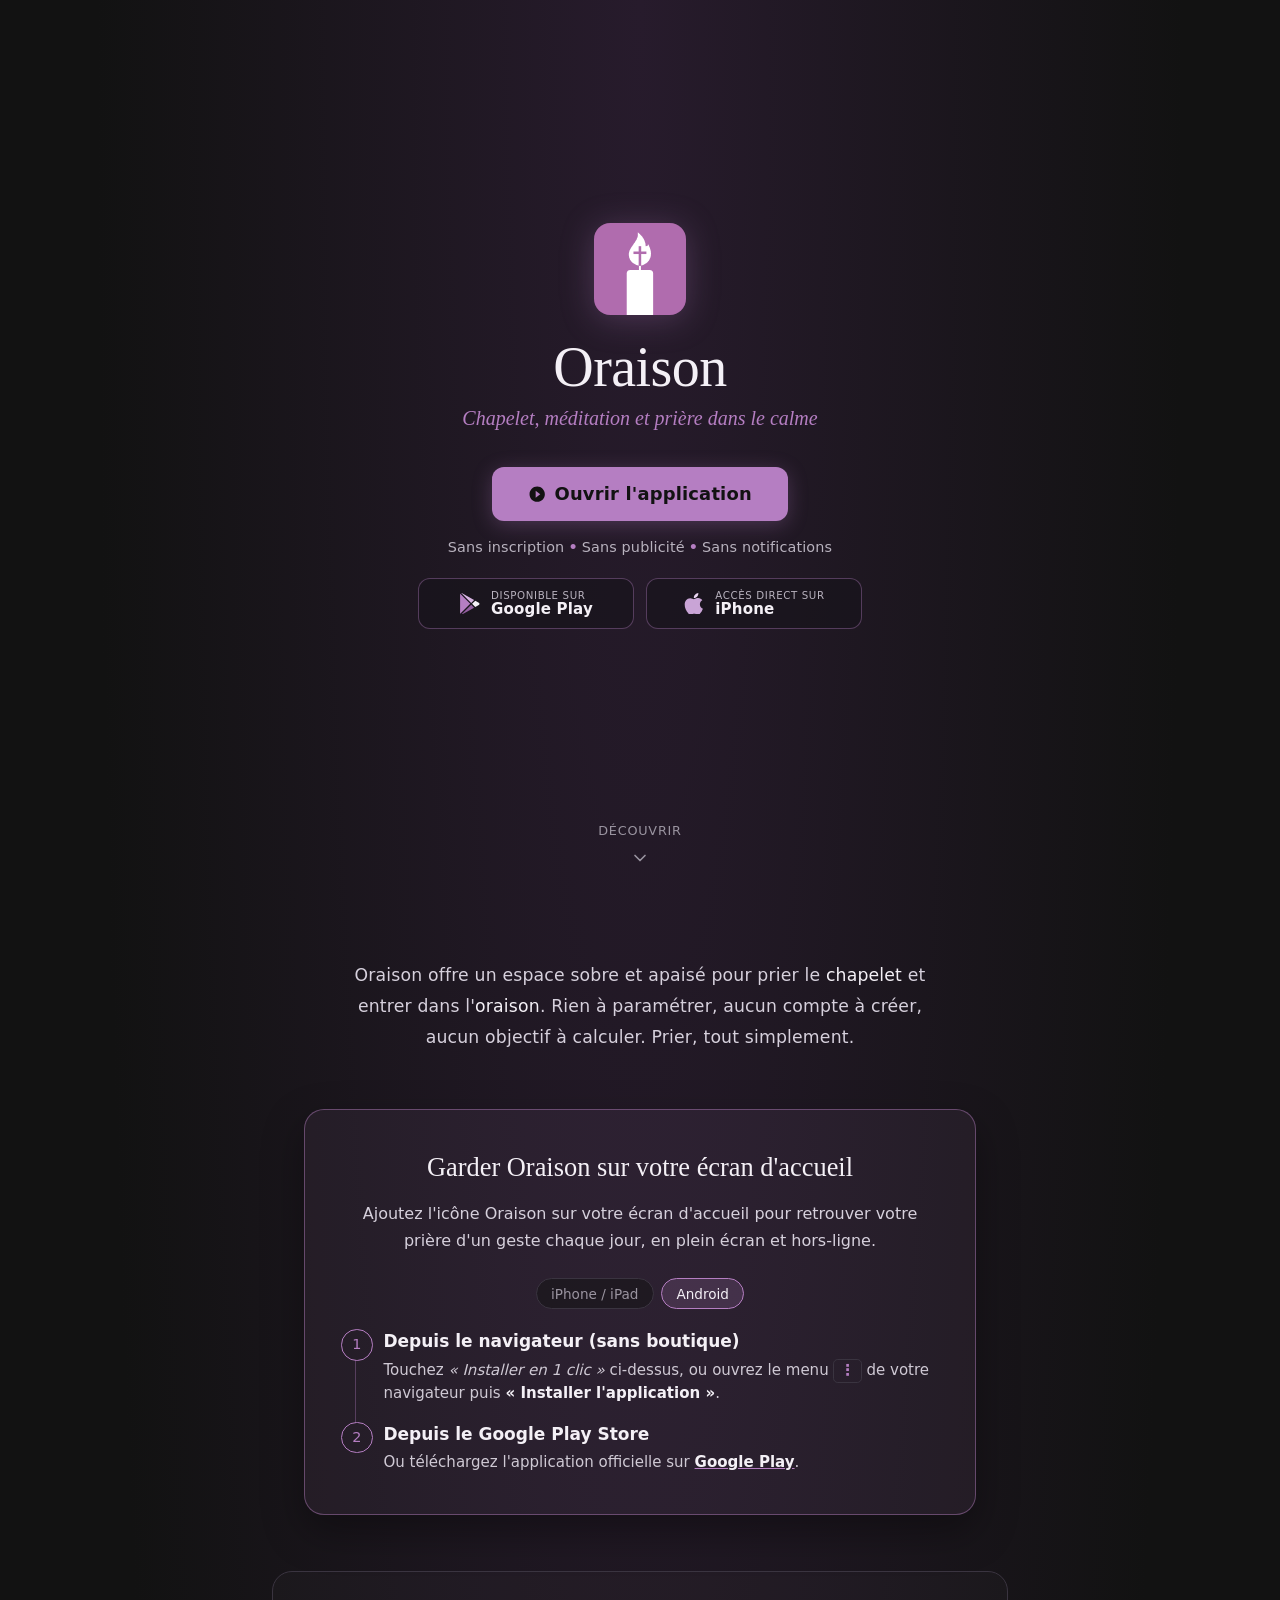
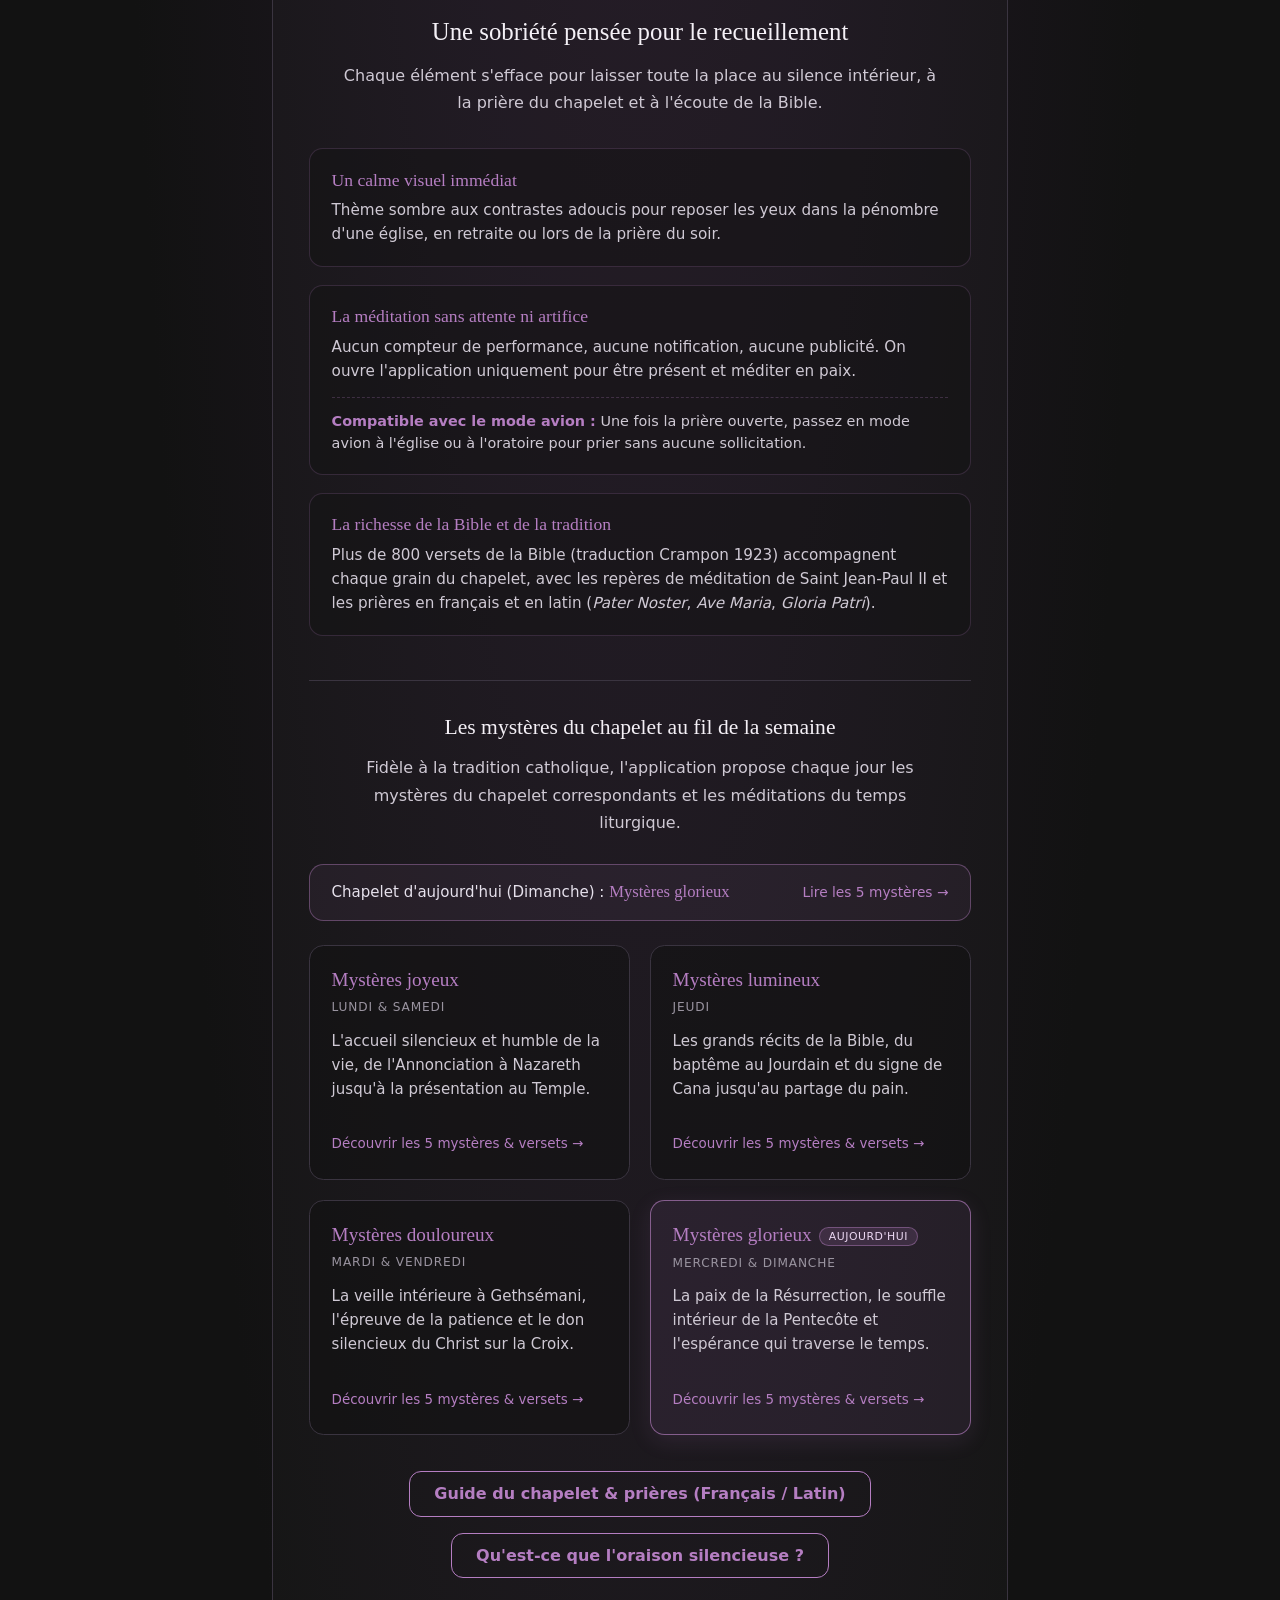
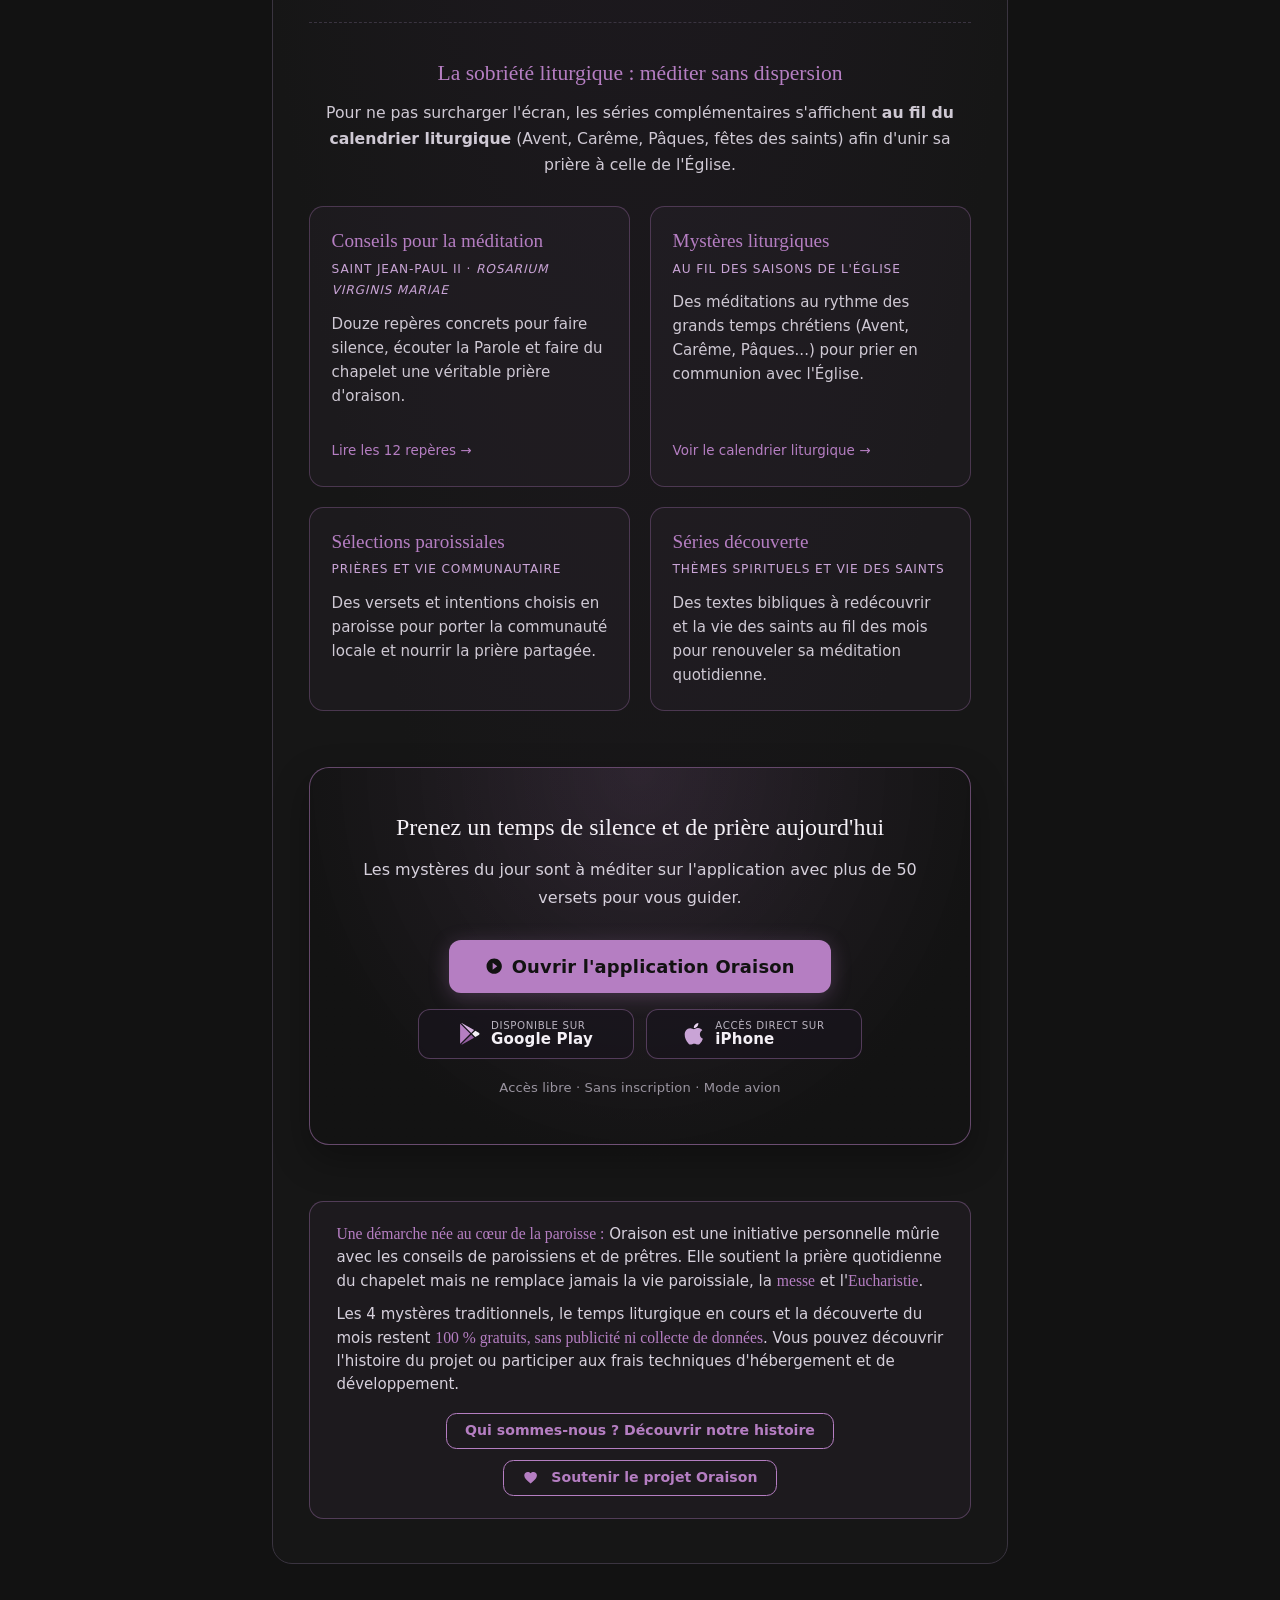
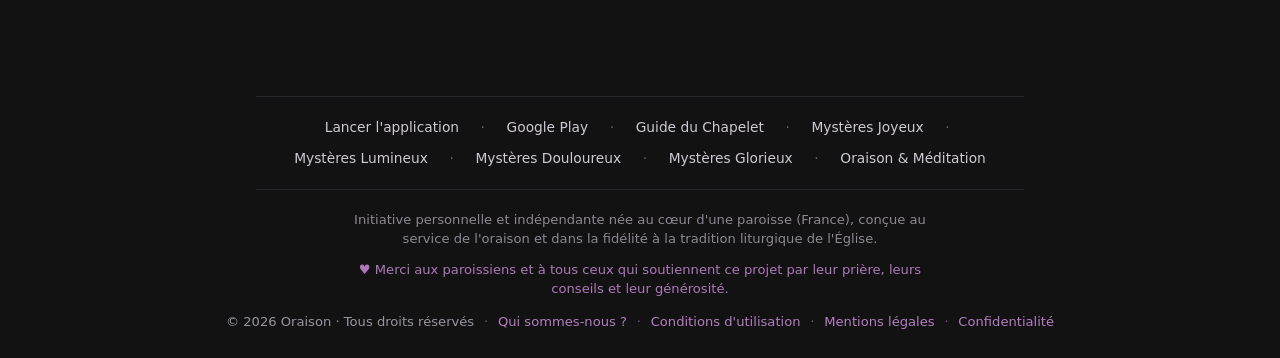
==== commit c12474b6: "Enrichissement du site static (vie des saints)" ====
--- a/index.html
+++ b/index.html
@@ -264,7 +264,7 @@
       </div>
 
       <aside class="cta-tunnel" aria-label="Entrer en prière avec Oraison">
-        <h2>Prenez un temps de silence et de prière aujourd'hui</h2>
+        <h3>Prenez un temps de silence et de prière aujourd'hui</h3>
         <p>Les mystères du jour sont à méditer sur l'application avec plus de 50 versets pour vous guider.</p>
         <div class="cta-actions">
           <a class="btn btn-primary" href="app/" data-track="cta-bottom-home">
--- a/style.css
+++ b/style.css
@@ -278,7 +278,7 @@
 }
 .editorial h2 { margin: 0 0 0.85rem; font: 400 1.55rem/1.3 var(--serif); color: var(--fg); text-align: center; }
 .editorial > p { max-width: 38rem; margin: 0 auto 2rem; color: #cfc9d4; font-size: 1rem; line-height: 1.7; text-align: center; }
-.editorial .sub-heading { margin-top: 2.75rem; padding-top: 2rem; border-top: 1px solid var(--line); font-size: 1.35rem; }
+.editorial .sub-heading { margin: 2.75rem auto 0.85rem; padding-top: 2rem; border-top: 1px solid var(--line); font: 400 1.35rem/1.3 var(--serif); color: var(--fg); text-align: center; }
 .editorial .sub-intro { margin-bottom: 1.75rem; }
 .author-portrait-wrap {
   display: flex;
@@ -301,16 +301,20 @@
 }
 .pillars { margin: 0; padding: 0; list-style: none; display: grid; gap: 1.15rem; }
 .pillars li { padding: 1.2rem 1.35rem; border: 1px solid rgba(181, 126, 194, 0.2); border-radius: 0.85rem; background: rgba(18, 18, 18, 0.45); }
-.pillars > li > strong:first-child { display: block; margin-bottom: 0.35rem; color: var(--purple); font: 400 1.1rem var(--serif); }
+.pillars > li > strong:first-child,
+.pillars > li > h3:first-child { display: block; margin: 0 0 0.35rem; color: var(--purple); font: 400 1.1rem/1.35 var(--serif); }
 .pillars span { display: block; color: #cfc9d4; font-size: 0.95rem; line-height: 1.6; }
 .pillars span strong { display: inline; color: inherit; font: inherit; font-weight: 600; }
 .pillar-note { margin: 0.85rem 0 0; padding-top: 0.75rem; border-top: 1px dashed rgba(181, 126, 194, 0.25); color: #cfc9d4; font-size: 0.9rem; line-height: 1.55; }
 .pillar-note strong { display: inline; color: var(--purple); font: 600 inherit inherit; }
 .mysteries-grid, .mysteries-extra-grid { display: grid; grid-template-columns: repeat(auto-fit, minmax(16.5rem, 1fr)); gap: 1.25rem; }
-.mystery-item { padding: 1.45rem 1.35rem; border: 1px solid var(--line); border-radius: 0.9rem; background: rgba(18, 18, 18, 0.55); }
+.mystery-item { display: flex; flex-direction: column; padding: 1.45rem 1.35rem; border: 1px solid var(--line); border-radius: 0.9rem; background: rgba(18, 18, 18, 0.55); }
 .mystery-item h3 { margin: 0 0 0.25rem; font: 400 1.2rem var(--serif); color: var(--purple); }
 .mystery-days { margin: 0.15rem 0 0.65rem; color: var(--muted); font-size: 0.76rem; letter-spacing: 0.07em; text-transform: uppercase; }
-.mystery-item p:last-child { margin: 0; color: #cfc9d4; font-size: 0.94rem; line-height: 1.6; }
+.mystery-item > p:not(.mystery-days) { margin: 0 0 0.95rem; color: #cfc9d4; font-size: 0.94rem; line-height: 1.6; }
+.mystery-item > p:last-child { margin-bottom: 0; }
+.mystery-item .saint-quote:not(:last-child) { margin: 0.25rem 0 0.95rem; }
+.mystery-item p.pillar-note { margin: auto 0 0; }
 .mysteries-extra { margin-top: 2.75rem; padding-top: 2.25rem; border-top: 1px dashed var(--line); }
 .mysteries-extra-title { margin: 0 0 0.85rem; font: 400 1.35rem/1.3 var(--serif); color: var(--purple); text-align: center; }
 .mysteries-extra-lead { max-width: 40rem; margin: 0 auto 1.75rem; color: #cfc9d4; font-size: 0.98rem; line-height: 1.65; text-align: center; }
@@ -541,6 +545,65 @@
 .prayer-lang { display: block; margin-bottom: 0.5rem; color: var(--muted); font-size: 0.74rem; letter-spacing: 0.07em; text-transform: uppercase; }
 .prayer-text { margin: 0; color: #e6e1ec; font: 0.96rem/1.75 var(--serif); }
 
+/* Citations de saints & FAQ accordéon sobre */
+.saint-quote {
+  margin: auto 0 0;
+  padding: 0.85rem 1rem 0.75rem;
+  border-left: 2px solid var(--purple);
+  border-radius: 0 0.55rem 0.55rem 0;
+  background: rgba(181, 126, 194, 0.05);
+}
+.saint-quote blockquote {
+  margin: 0 0 0.35rem;
+  color: var(--fg);
+  font: italic 0.94rem/1.65 var(--serif);
+}
+.saint-quote cite {
+  display: block;
+  color: var(--muted);
+  font-style: normal;
+  font-size: 0.78rem;
+}
+.faq-list { display: grid; gap: 0.85rem; }
+.faq-item {
+  border: 1px solid var(--line);
+  border-radius: 0.85rem;
+  background: rgba(18, 18, 18, 0.55);
+  transition: border-color 0.15s ease, background-color 0.15s ease;
+}
+.faq-item[open] {
+  border-color: rgba(181, 126, 194, 0.55);
+  background: rgba(181, 126, 194, 0.05);
+}
+.faq-item summary {
+  list-style: none;
+  cursor: pointer;
+  padding: 1.05rem 1.35rem;
+  color: var(--fg);
+  font: 400 1.04rem/1.4 var(--serif);
+  display: flex;
+  align-items: center;
+  justify-content: space-between;
+  gap: 1rem;
+}
+.faq-item summary::-webkit-details-marker { display: none; }
+.faq-item summary::after {
+  content: "+";
+  color: var(--purple);
+  font: 400 1.25rem/1 system-ui, sans-serif;
+  flex-shrink: 0;
+}
+.faq-item[open] summary::after { content: "−"; }
+.faq-item[open] summary { color: var(--purple); }
+.faq-answer {
+  padding: 0 1.35rem 1.15rem;
+  color: #d6d0dc;
+  font-size: 0.94rem;
+  line-height: 1.65;
+}
+.faq-answer p { margin: 0; }
+.faq-answer p + p { margin-top: 0.6rem; }
+
 /* Tunnel de conversion & Maillage interne (Silo Liturgique) */
 .cta-tunnel {
   width: 100%;
@@ -569,7 +632,7 @@
   letter-spacing: 0.01em;
 }
 .silo-section { margin: 3.5rem 0 1.5rem; padding-top: 2.5rem; border-top: 1px solid var(--line); }
-.silo-section h2 { margin: 0 0 1.35rem; font: 400 1.35rem var(--serif); text-align: center; }
+.silo-section h2, .silo-section h3 { margin: 0 0 1.35rem; font: 400 1.35rem var(--serif); text-align: center; }
 .silo-grid { display: grid; grid-template-columns: repeat(auto-fit, minmax(13.5rem, 1fr)); gap: 1rem; }
 .silo-card { display: block; padding: 1.15rem 1.25rem; border: 1px solid var(--line); border-radius: 0.85rem; background: rgba(18, 18, 18, 0.5); color: var(--fg); text-decoration: none; transition: border-color 0.15s ease, background-color 0.15s ease; }
 .silo-card:hover { border-color: var(--purple); background: rgba(181, 126, 194, 0.08); }
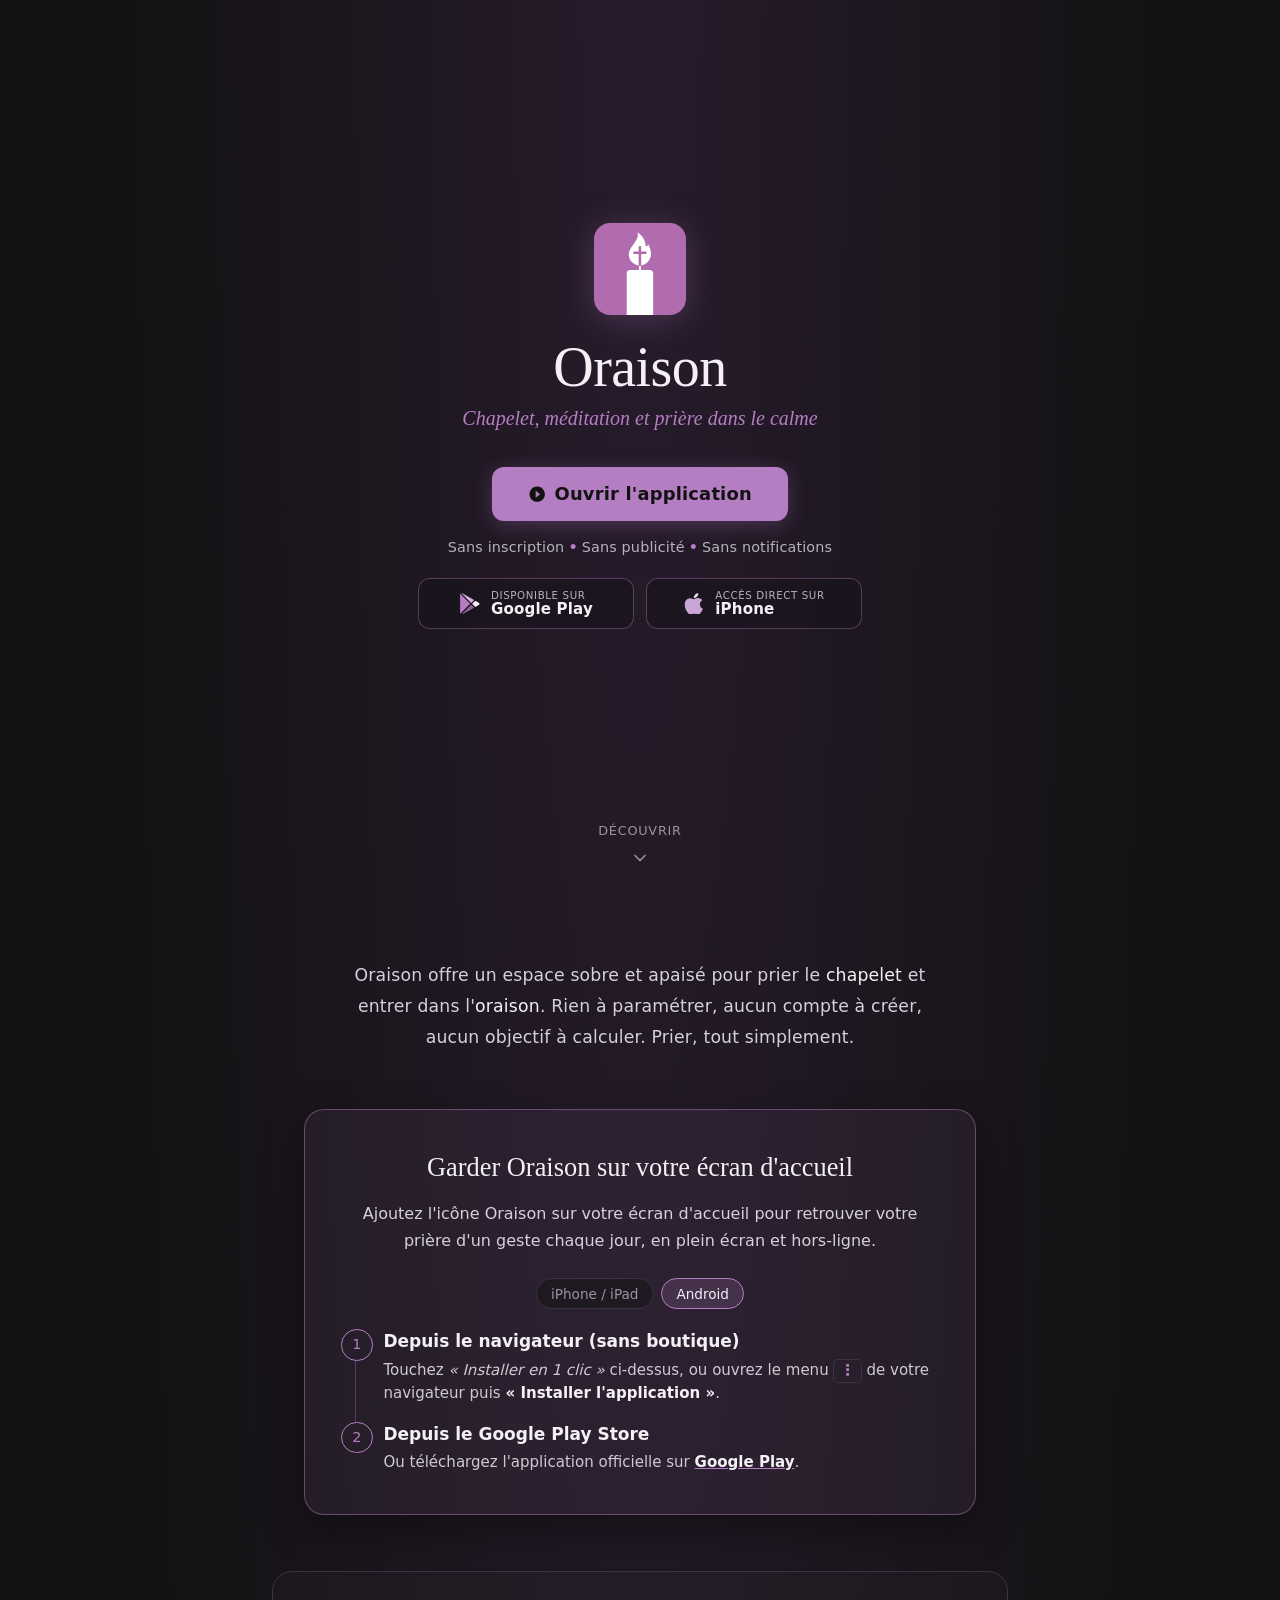
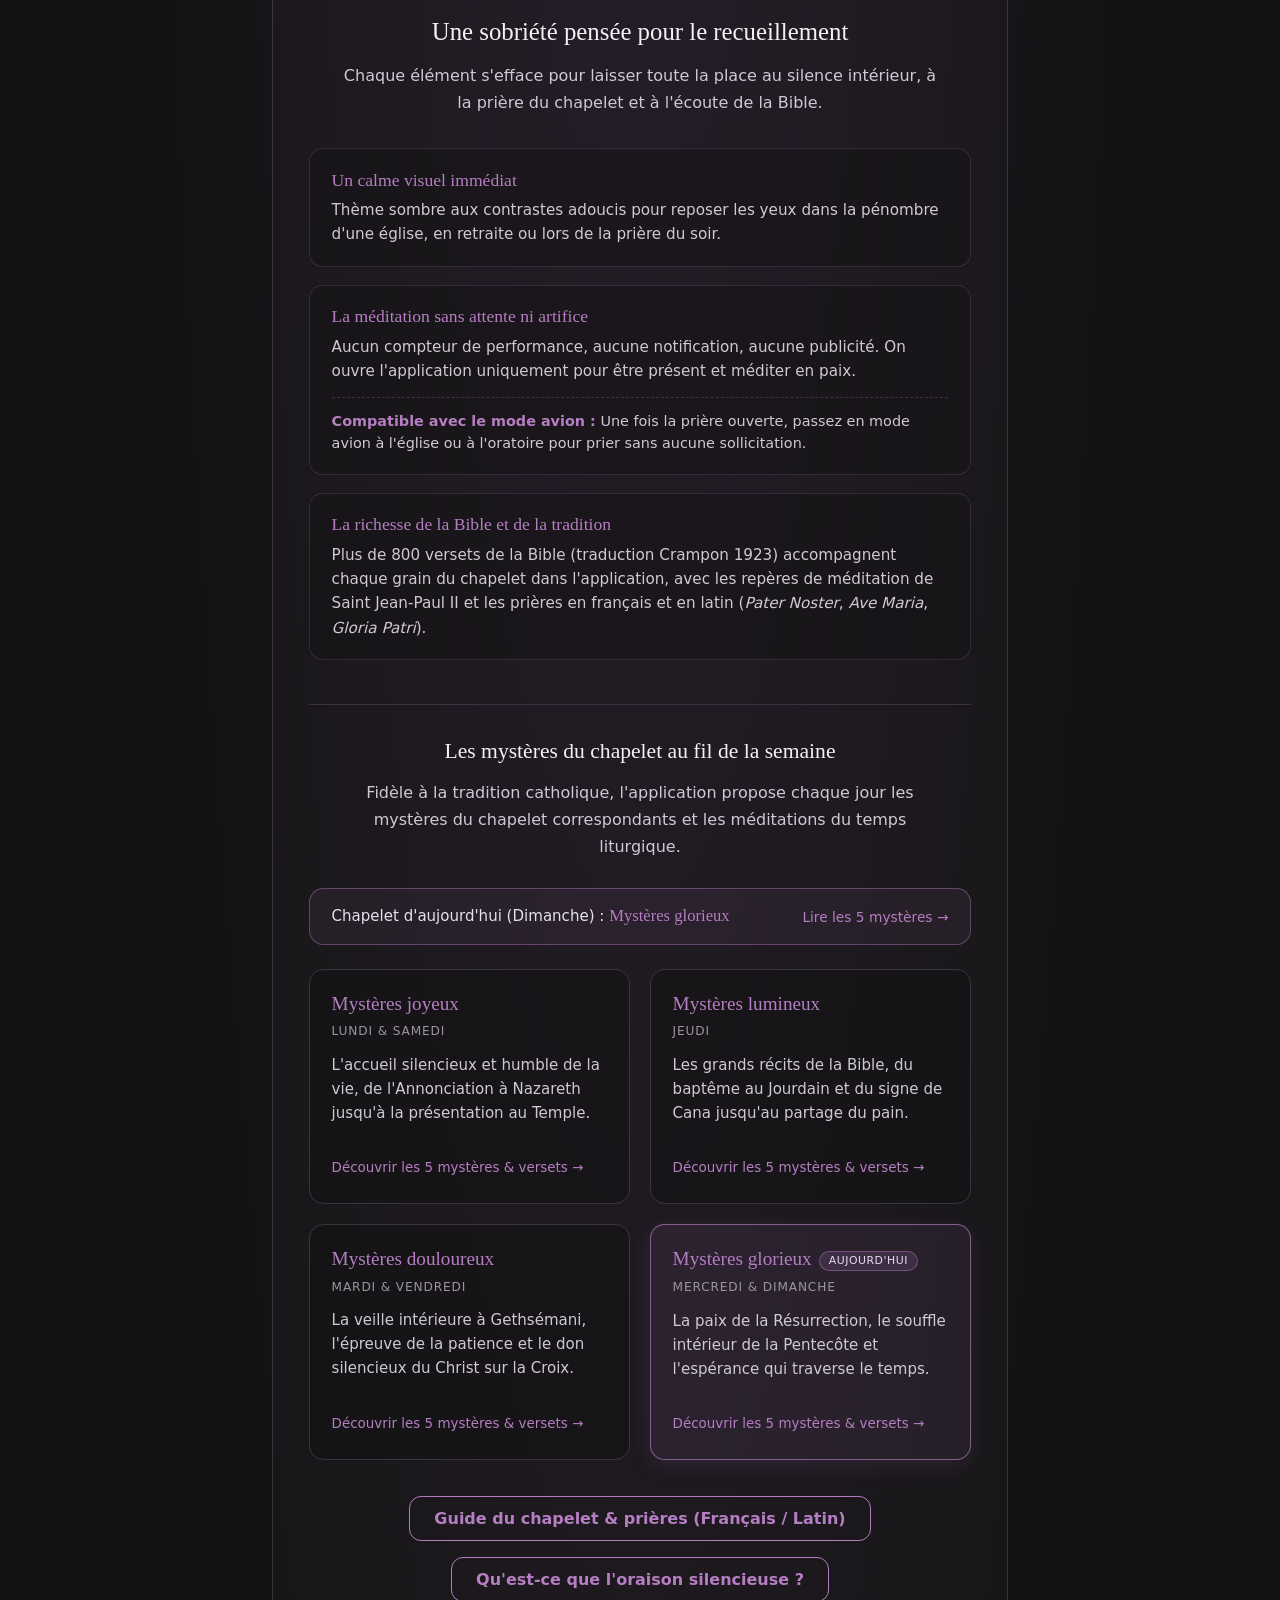
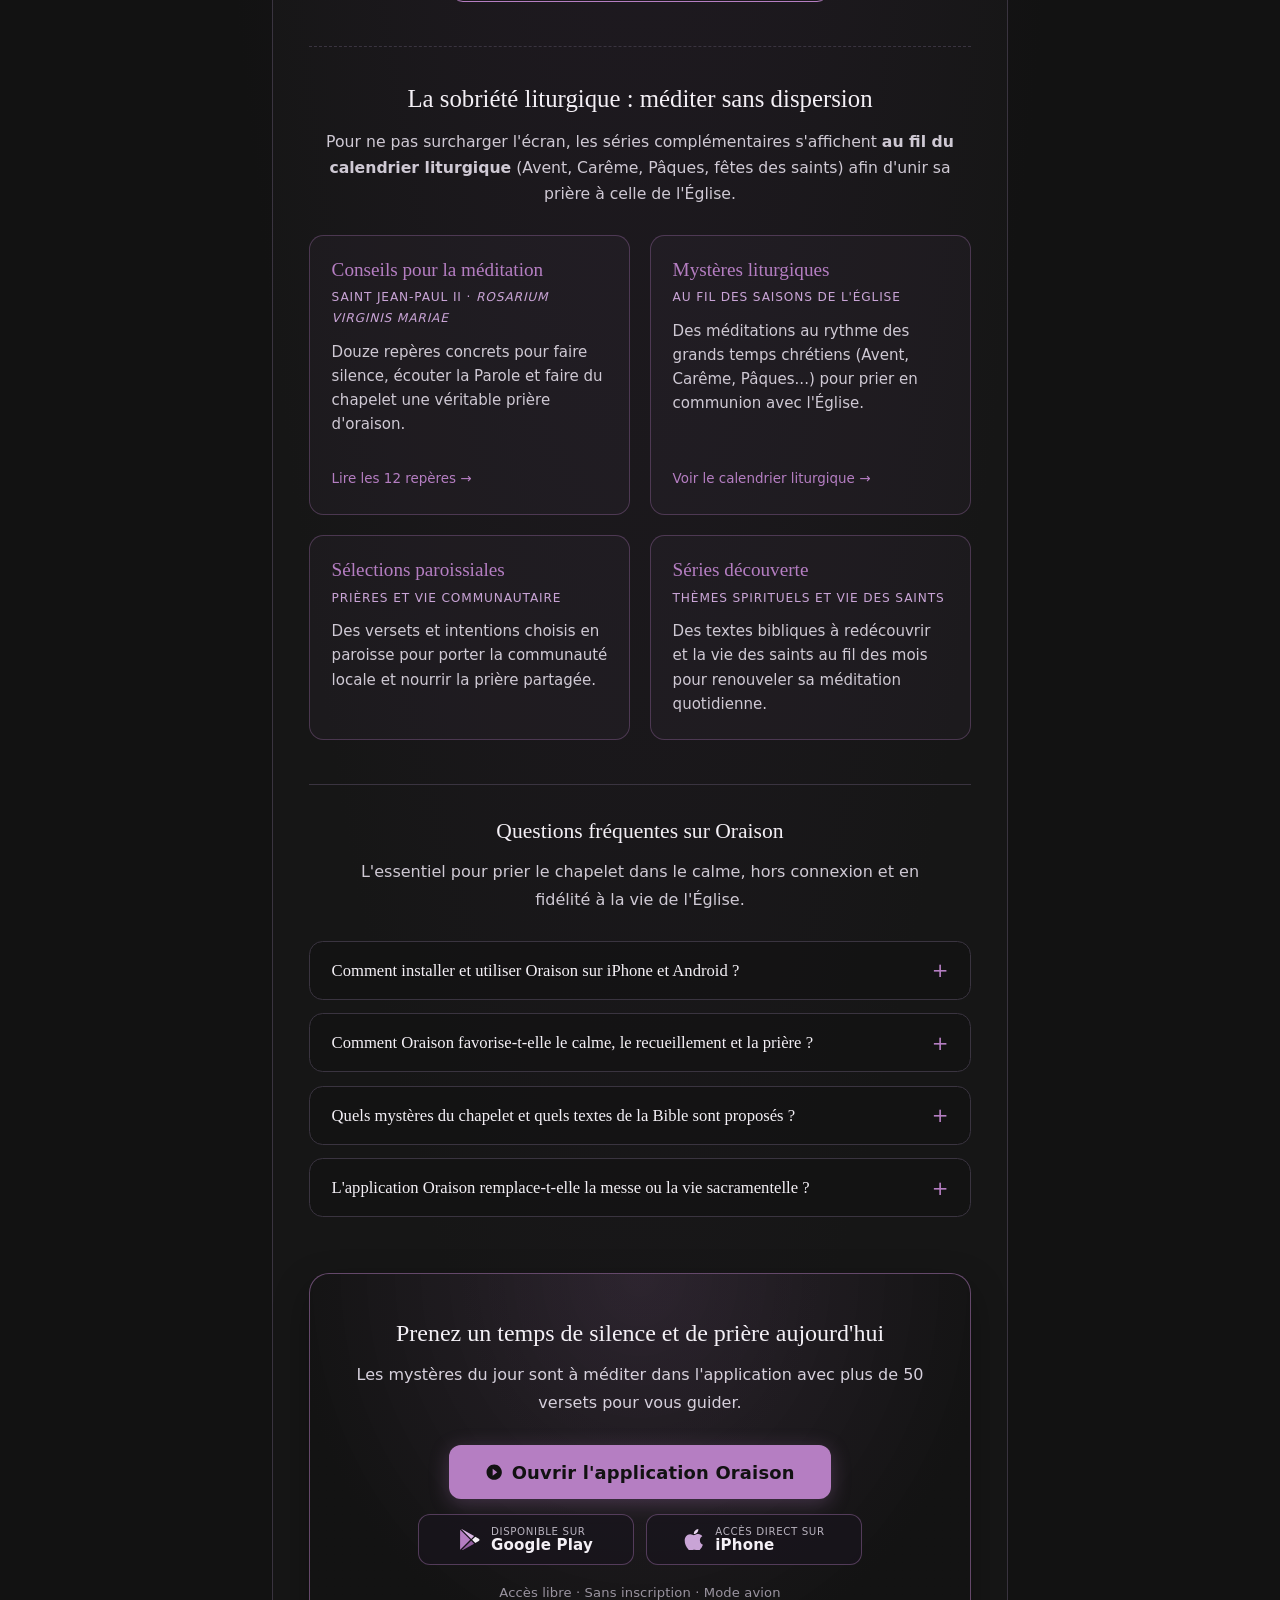
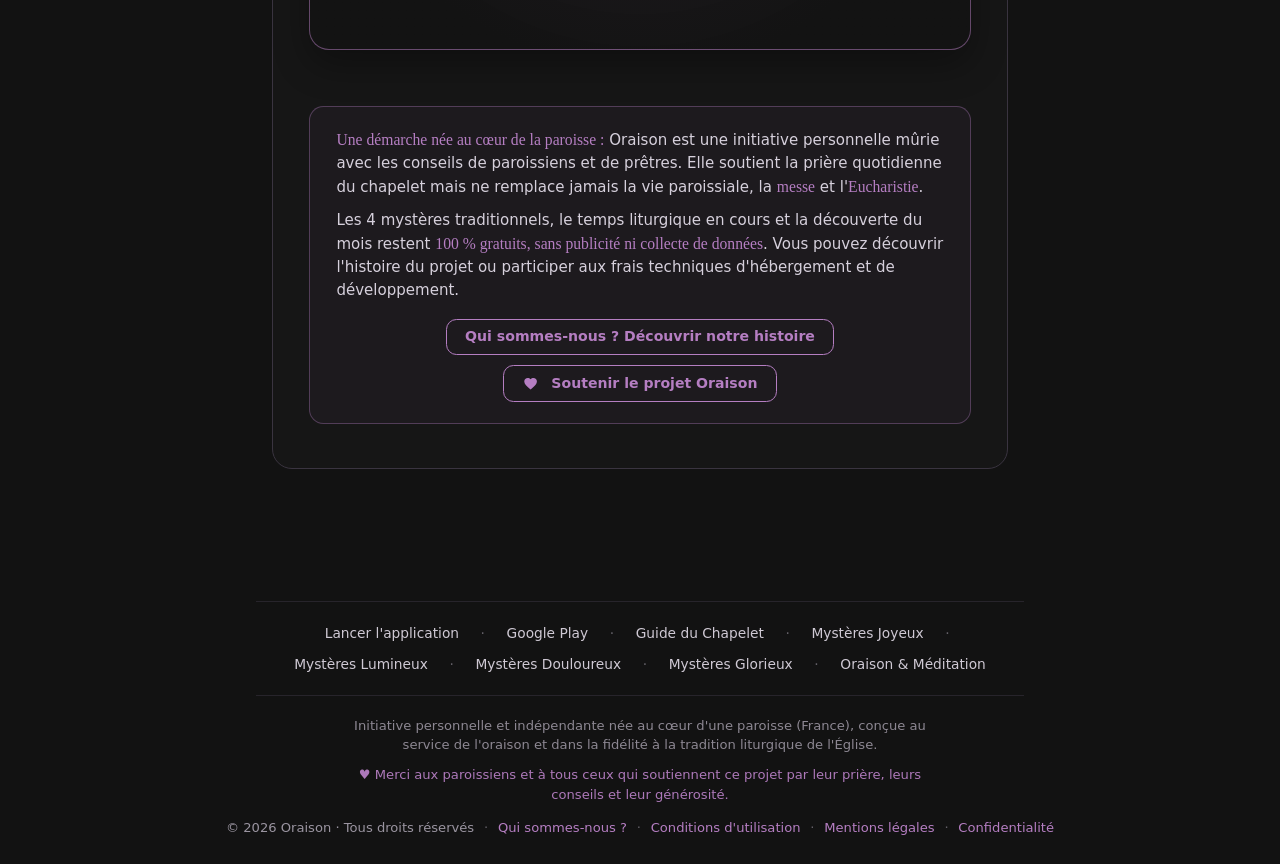
==== commit 5b08c424: "SEO++" ====
--- a/index.html
+++ b/index.html
@@ -56,7 +56,7 @@
         "inLanguage": ["fr", "la"],
         "description": "Application catholique sobre et épurée pour prier le chapelet, pratiquer l'oraison et méditer les mystères du Rosaire à la lumière de la Bible, sans publicité ni distraction.",
         "applicationSubCategory": "Prière & Méditation catholique",
-        "featureList": ["Chapelet interactif complet", "Méditation des 20 mystères du Rosaire", "Plus de 800 versets bibliques traduction Crampon 1923", "Clausules et 11 prières traditionnelles en français et en latin", "Mode hors-ligne et mode avion", "Accès libre, sans publicité ni inscription"],
+        "featureList": ["Chapelet interactif complet", "Méditation des 20 mystères du Rosaire", "Plus de 800 versets bibliques dans l'application (traduction Crampon 1923)", "Clausules et 11 prières traditionnelles en français et en latin", "Mode hors-ligne et mode avion", "Accès libre, sans publicité ni inscription"],
         "url": "https://oraison.app/",
         "installUrl": "https://oraison.app/app/",
         "downloadUrl": "https://play.google.com/store/apps/details?id=app.oraison",
@@ -69,10 +69,9 @@
         "@type": "FAQPage",
         "mainEntity": [
           { "@type": "Question", "name": "Comment installer et utiliser Oraison sur iPhone et Android ?", "acceptedAnswer": { "@type": "Answer", "text": "Oraison s'ouvre instantanément dans le navigateur et s'ajoute en deux gestes sur l'écran d'accueil de votre iPhone (via le bouton Partager de Safari puis Sur l'écran d'accueil) ou de votre téléphone Android (via Installer l'application). Oraison est également disponible en application officielle sur le Google Play Store pour Android, sans publicité ni inscription." } },
-          { "@type": "Question", "name": "En quoi Oraison favorise-t-elle le calme et la méditation ?", "acceptedAnswer": { "@type": "Answer", "text": "Oraison privilégie le dépouillement, l'accès libre et le silence visuel. Entièrement dédiée au recueillement, son interface sombre et apaisée laisse toute la place à l'oraison, au chapelet et à la méditation de la Bible, sans publicité, sans inscription et sans distraction." } },
-          { "@type": "Question", "name": "Quels mystères du chapelet et quels textes de la Bible sont proposés ?", "acceptedAnswer": { "@type": "Answer", "text": "L'application réunit les quatre séries traditionnelles du Rosaire (mystères joyeux, lumineux, douloureux et glorieux), une série d'aide à la méditation issue de la lettre apostolique Rosarium Virginis Mariae de Saint Jean-Paul II, des mystères spécifiques présents aux dates liturgiques, des sélections choisies par les paroissiens, ainsi que des séries découverte explorant des passages bibliques méconnus, la vie des saints et des thématiques spirituelles spécifiques. Chaque grain est accompagné de versets bibliques, de fruits spirituels et des prières en français et en latin." } },
-          { "@type": "Question", "name": "L'application Oraison remplace-t-elle la messe ou la vie sacramentelle ?", "acceptedAnswer": { "@type": "Answer", "text": "Non, en aucun cas. Oraison a pour but de promouvoir et soutenir la pratique quotidienne du chapelet et de la prière silencieuse au rythme de chacun. Elle a été pensée comme un compagnon de recueillement personnel et ne se substitue jamais à la vie en communauté paroissiale, à la présence à la messe et à la réception de l'Eucharistie." } },
-          { "@type": "Question", "name": "Comment Oraison favorise-t-elle le recueillement et la prière ?", "acceptedAnswer": { "@type": "Answer", "text": "En éliminant toute notification, publicité, compteur ou inscription obligatoire pour offrir une interface sombre, silencieuse et épurée propice au silence intérieur et à la méditation. Une fois la session de prière ouverte, l'application est compatible avec le mode avion pour prier à l'église ou à l'oratoire sans aucune onde ni sollicitation." } }
+          { "@type": "Question", "name": "Comment Oraison favorise-t-elle le calme, le recueillement et la prière ?", "acceptedAnswer": { "@type": "Answer", "text": "En éliminant toute publicité, notification, compteur de performance ou inscription obligatoire, Oraison offre une interface sombre, sobre et épurée propice au silence intérieur et à la méditation de la Bible. Une fois la session de prière ouverte, l'application fonctionne en mode avion pour prier à l'église ou à l'oratoire sans aucune onde ni distraction." } },
+          { "@type": "Question", "name": "Quels mystères du chapelet et quels textes de la Bible sont proposés ?", "acceptedAnswer": { "@type": "Answer", "text": "L'application réunit les quatre séries traditionnelles du Rosaire (mystères joyeux, lumineux, douloureux et glorieux), une série d'aide à la méditation issue de la lettre apostolique Rosarium Virginis Mariae de Saint Jean-Paul II, des mystères spécifiques présents aux dates liturgiques, des sélections paroissiales ainsi que des séries découverte autour de la Bible et de la vie des saints. Chaque grain est accompagné de versets bibliques (Crampon 1923), de fruits spirituels et des prières en français et en latin." } },
+          { "@type": "Question", "name": "L'application Oraison remplace-t-elle la messe ou la vie sacramentelle ?", "acceptedAnswer": { "@type": "Answer", "text": "Non, en aucun cas. Oraison soutient la pratique quotidienne du chapelet et de l'oraison silencieuse au rythme de chacun. Elle a été pensée comme un compagnon de recueillement personnel et ne se substitue jamais à la vie en communauté paroissiale, à la présence à la messe et à la réception de l'Eucharistie." } }
         ]
       }
     ]
@@ -188,7 +187,7 @@
         </li>
         <li>
           <strong>La richesse de la Bible et de la tradition</strong>
-          <span>Plus de 800 versets de la Bible (traduction Crampon 1923) accompagnent chaque grain du chapelet, avec les repères de méditation de Saint Jean-Paul II et les prières en français et en latin (<em>Pater Noster</em>, <em>Ave Maria</em>, <em>Gloria Patri</em>).</span>
+          <span>Plus de 800 versets de la Bible (traduction Crampon 1923) accompagnent chaque grain du chapelet dans l'application, avec les repères de méditation de Saint Jean-Paul II et les prières en français et en latin (<em>Pater Noster</em>, <em>Ave Maria</em>, <em>Gloria Patri</em>).</span>
         </li>
       </ul>
 
@@ -235,7 +234,7 @@
       </div>
 
       <div class="mysteries-extra">
-        <h3 class="mysteries-extra-title">La sobriété liturgique&nbsp;: méditer sans dispersion</h3>
+        <h2 class="mysteries-extra-title">La sobriété liturgique&nbsp;: méditer sans dispersion</h2>
         <p class="mysteries-extra-lead">Pour ne pas surcharger l'écran, les séries complémentaires s'affichent <strong>au fil du calendrier liturgique</strong> (Avent, Carême, Pâques, fêtes des saints) afin d'unir sa prière à celle de l'Église.</p>
         <div class="mysteries-extra-grid">
           <a href="oraison-meditation.html#conseils-jean-paul-ii" class="mystery-item mystery-item-special">
@@ -263,9 +262,30 @@
         </div>
       </div>
 
+      <h2 class="sub-heading" id="faq-home-title">Questions fréquentes sur Oraison</h2>
+      <p class="sub-intro">L'essentiel pour prier le chapelet dans le calme, hors connexion et en fidélité à la vie de l'Église.</p>
+      <div class="faq-list">
+        <details class="faq-item">
+          <summary>Comment installer et utiliser Oraison sur iPhone et Android ?</summary>
+          <div class="faq-answer"><p>Oraison s'ouvre instantanément dans le navigateur et s'ajoute en deux gestes sur l'écran d'accueil de votre iPhone (via le bouton Partager de Safari puis Sur l'écran d'accueil) ou de votre téléphone Android (via Installer l'application). Oraison est également disponible en application officielle sur le Google Play Store pour Android, sans publicité ni inscription.</p></div>
+        </details>
+        <details class="faq-item">
+          <summary>Comment Oraison favorise-t-elle le calme, le recueillement et la prière ?</summary>
+          <div class="faq-answer"><p>En éliminant toute publicité, notification, compteur de performance ou inscription obligatoire, Oraison offre une interface sombre, sobre et épurée propice au silence intérieur et à la méditation de la Bible. Une fois la session de prière ouverte, l'application fonctionne en mode avion pour prier à l'église ou à l'oratoire sans aucune onde ni distraction.</p></div>
+        </details>
+        <details class="faq-item">
+          <summary>Quels mystères du chapelet et quels textes de la Bible sont proposés ?</summary>
+          <div class="faq-answer"><p>L'application réunit les quatre séries traditionnelles du Rosaire (mystères joyeux, lumineux, douloureux et glorieux), une série d'aide à la méditation issue de la lettre apostolique Rosarium Virginis Mariae de Saint Jean-Paul II, des mystères spécifiques présents aux dates liturgiques, des sélections paroissiales ainsi que des séries découverte autour de la Bible et de la vie des saints. Chaque grain est accompagné de versets bibliques (Crampon 1923), de fruits spirituels et des prières en français et en latin.</p></div>
+        </details>
+        <details class="faq-item">
+          <summary>L'application Oraison remplace-t-elle la messe ou la vie sacramentelle ?</summary>
+          <div class="faq-answer"><p>Non, en aucun cas. Oraison soutient la pratique quotidienne du chapelet et de l'oraison silencieuse au rythme de chacun. Elle a été pensée comme un compagnon de recueillement personnel et ne se substitue jamais à la vie en communauté paroissiale, à la présence à la messe et à la réception de l'Eucharistie.</p></div>
+        </details>
+      </div>
+
       <aside class="cta-tunnel" aria-label="Entrer en prière avec Oraison">
         <h3>Prenez un temps de silence et de prière aujourd'hui</h3>
-        <p>Les mystères du jour sont à méditer sur l'application avec plus de 50 versets pour vous guider.</p>
+        <p>Les mystères du jour sont à méditer dans l'application avec plus de 50 versets pour vous guider.</p>
         <div class="cta-actions">
           <a class="btn btn-primary" href="app/" data-track="cta-bottom-home">
             <svg viewBox="0 0 24 24" aria-hidden="true"><path d="M12 2C6.48 2 2 6.48 2 12s4.48 10 10 10 10-4.48 10-10S17.52 2 12 2zm-2 14.5v-9l6 4.5-6 4.5z" fill="currentColor"/></svg>
--- a/style.css
+++ b/style.css
@@ -564,7 +564,7 @@
   font-style: normal;
   font-size: 0.78rem;
 }
-.faq-list { display: grid; gap: 0.85rem; }
+.faq-list { display: grid; gap: 0.85rem; text-align: left; }
 .faq-item {
   border: 1px solid var(--line);
   border-radius: 0.85rem;
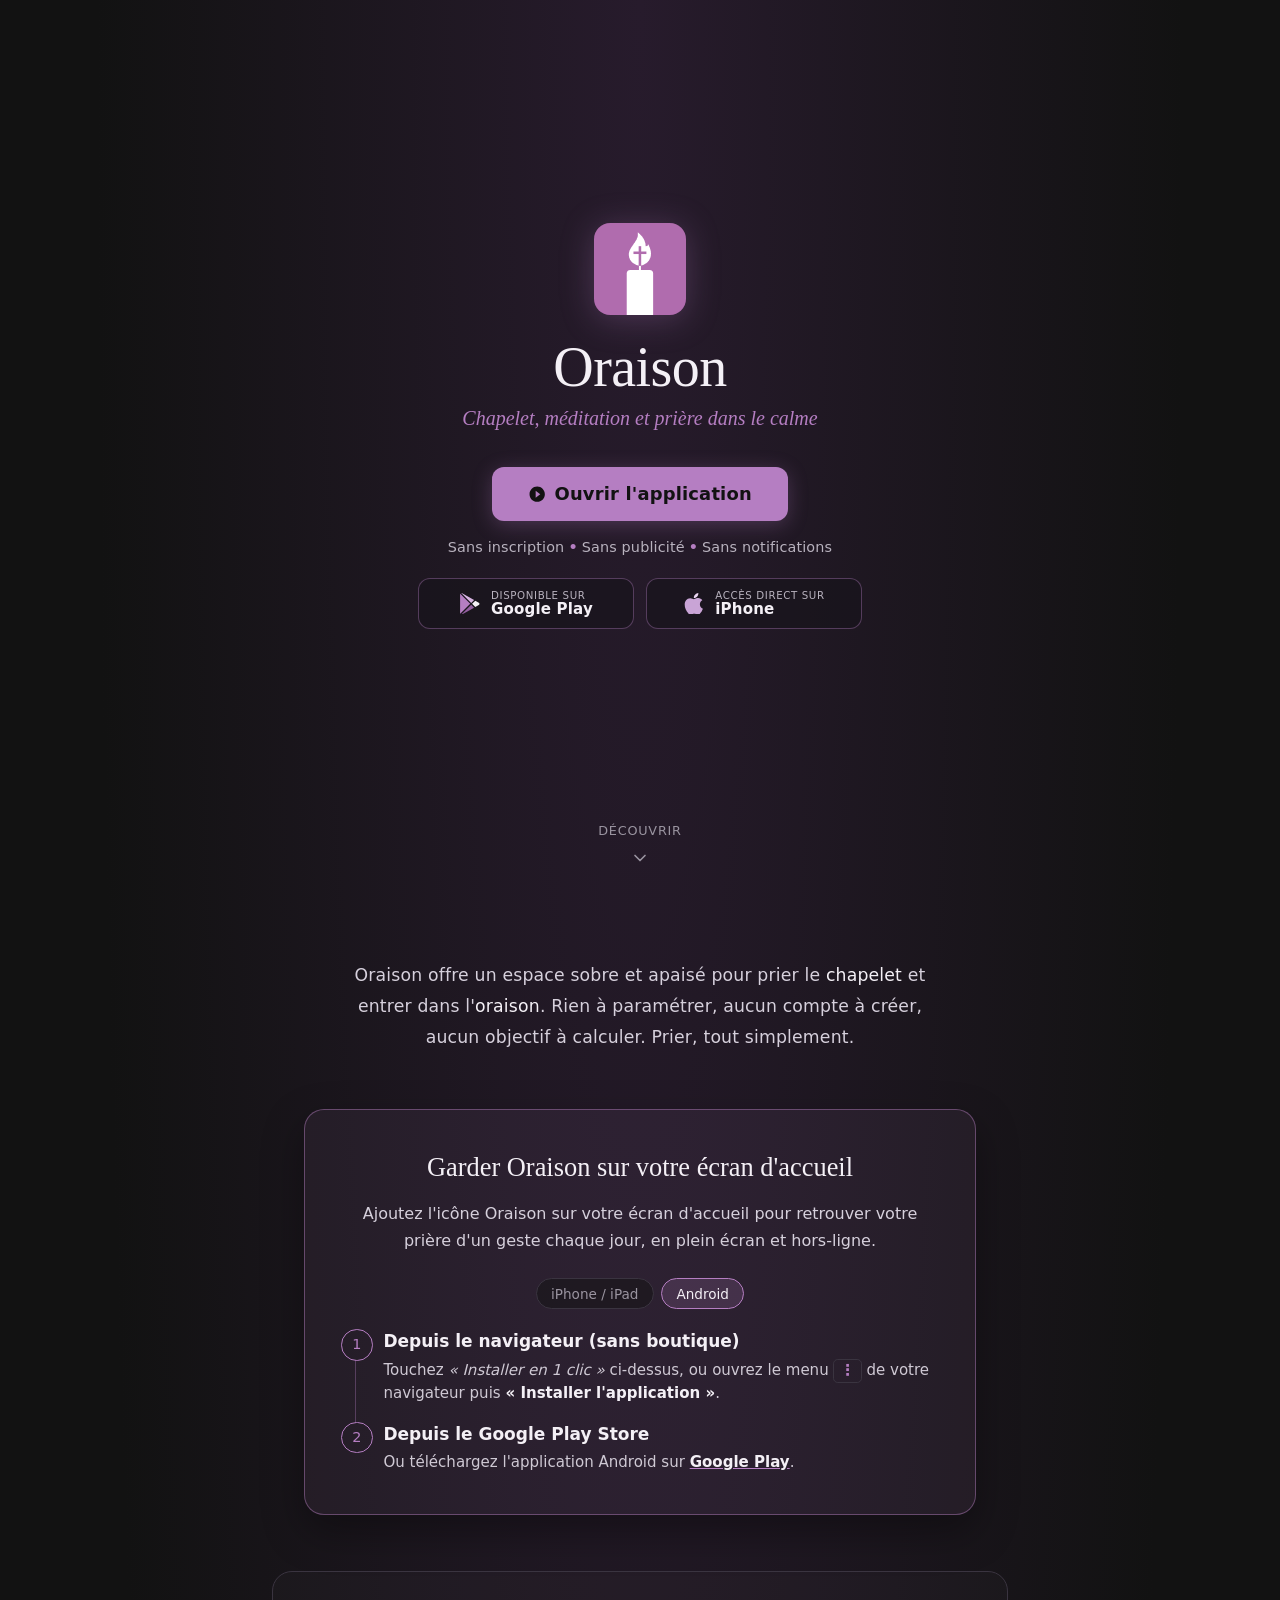
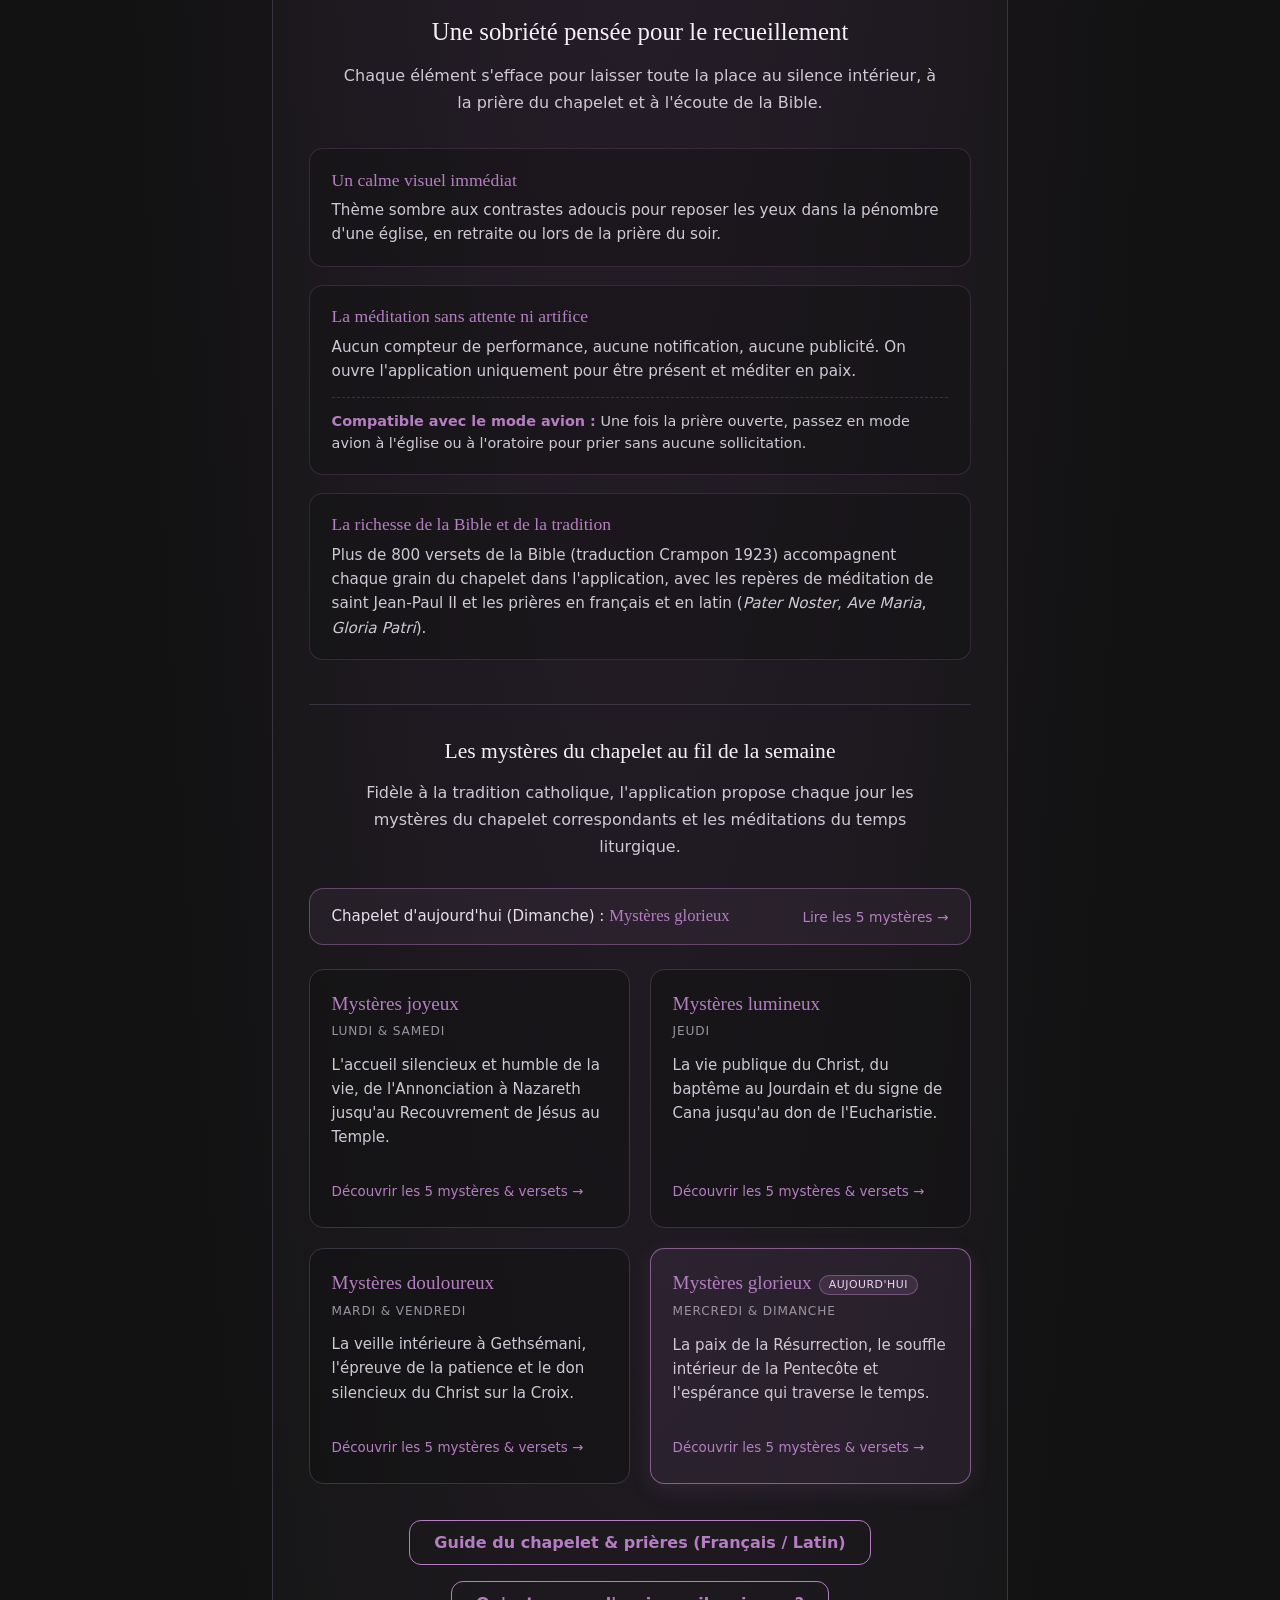
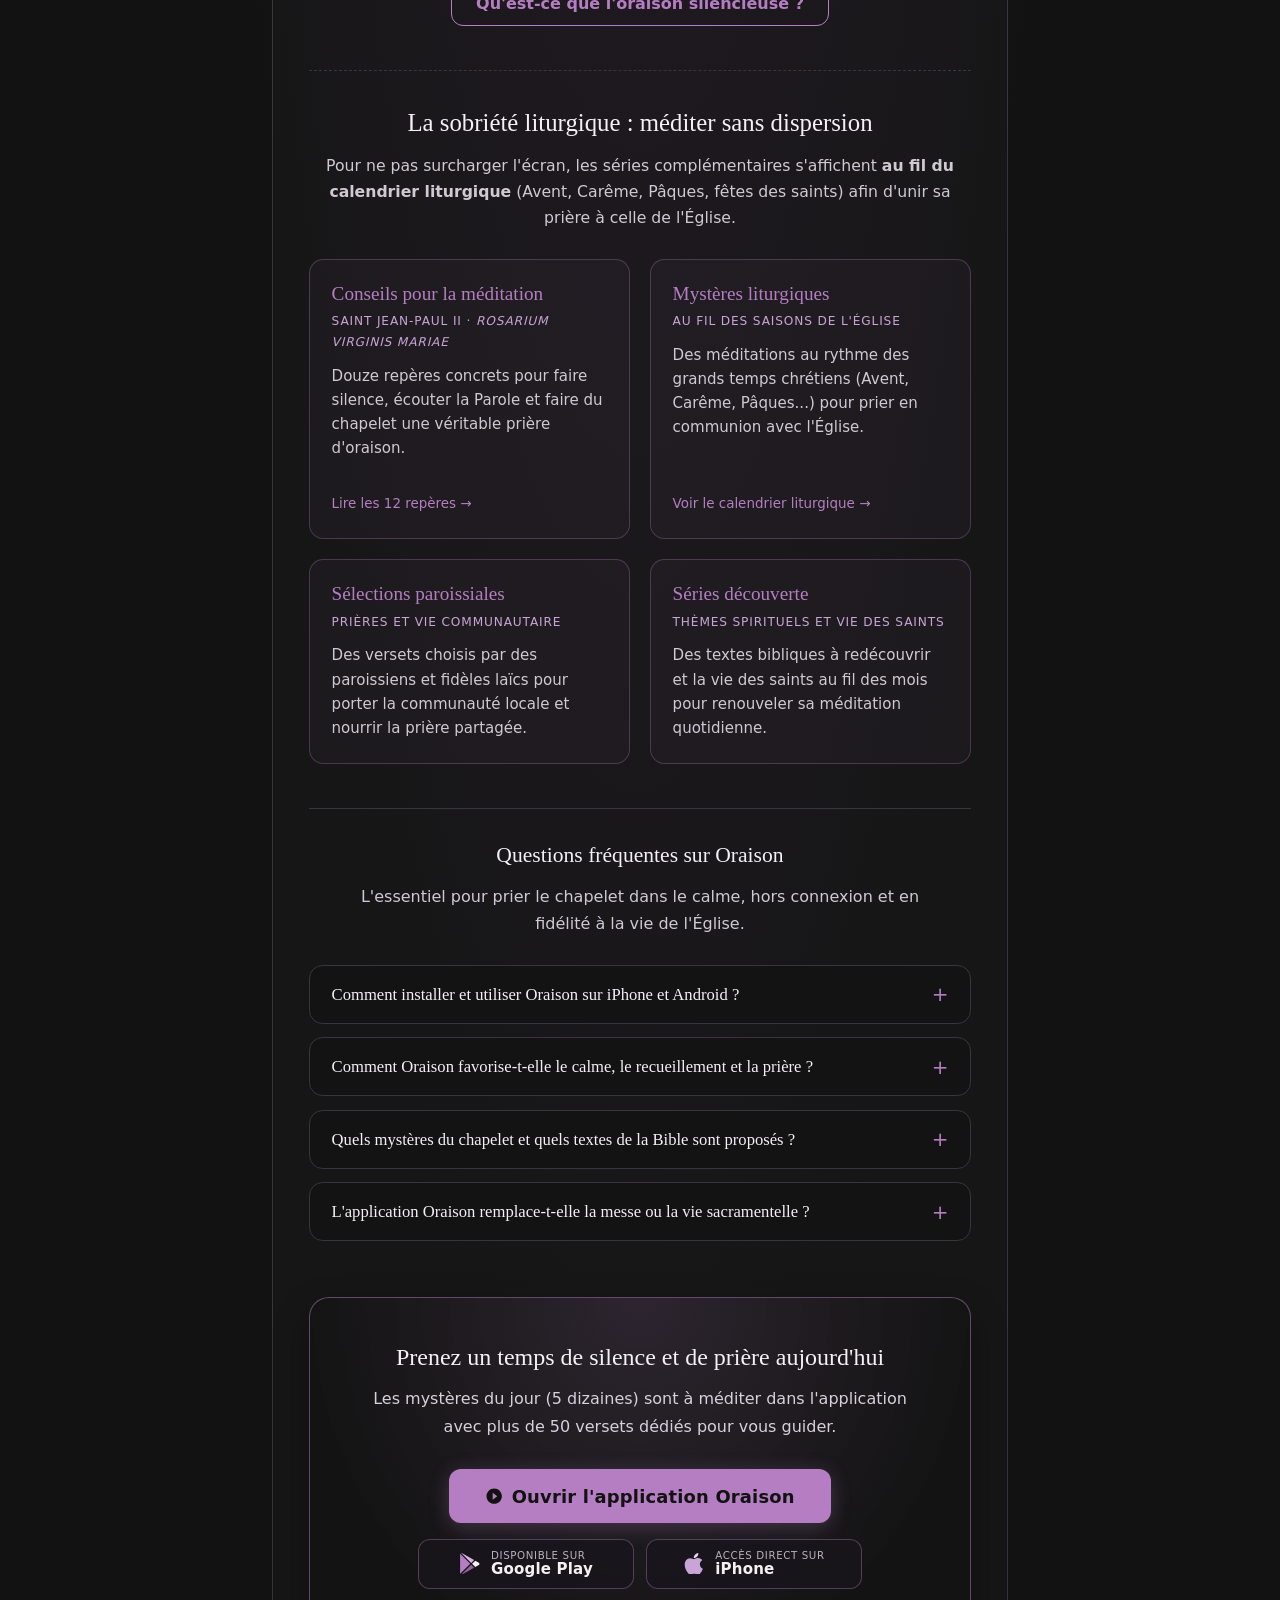
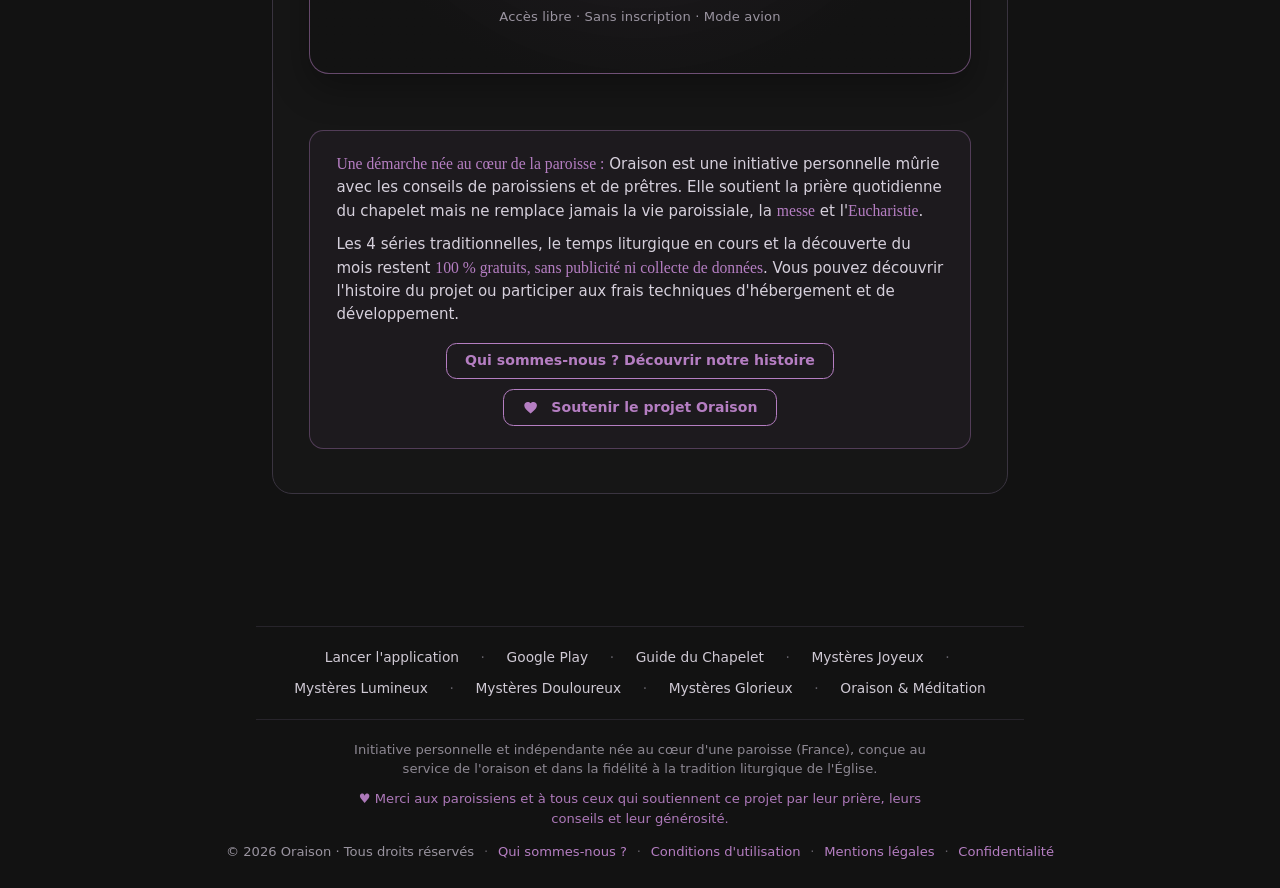
==== commit 5875149b: "Revue liturgique" ====
--- a/index.html
+++ b/index.html
@@ -68,9 +68,9 @@
       {
         "@type": "FAQPage",
         "mainEntity": [
-          { "@type": "Question", "name": "Comment installer et utiliser Oraison sur iPhone et Android ?", "acceptedAnswer": { "@type": "Answer", "text": "Oraison s'ouvre instantanément dans le navigateur et s'ajoute en deux gestes sur l'écran d'accueil de votre iPhone (via le bouton Partager de Safari puis Sur l'écran d'accueil) ou de votre téléphone Android (via Installer l'application). Oraison est également disponible en application officielle sur le Google Play Store pour Android, sans publicité ni inscription." } },
+          { "@type": "Question", "name": "Comment installer et utiliser Oraison sur iPhone et Android ?", "acceptedAnswer": { "@type": "Answer", "text": "Oraison s'ouvre instantanément dans le navigateur et s'ajoute en deux gestes sur l'écran d'accueil de votre iPhone (via le bouton Partager de Safari puis Sur l'écran d'accueil) ou de votre téléphone Android (via Installer l'application). Oraison est également disponible en application Android sur le Google Play Store, sans publicité ni inscription." } },
           { "@type": "Question", "name": "Comment Oraison favorise-t-elle le calme, le recueillement et la prière ?", "acceptedAnswer": { "@type": "Answer", "text": "En éliminant toute publicité, notification, compteur de performance ou inscription obligatoire, Oraison offre une interface sombre, sobre et épurée propice au silence intérieur et à la méditation de la Bible. Une fois la session de prière ouverte, l'application fonctionne en mode avion pour prier à l'église ou à l'oratoire sans aucune onde ni distraction." } },
-          { "@type": "Question", "name": "Quels mystères du chapelet et quels textes de la Bible sont proposés ?", "acceptedAnswer": { "@type": "Answer", "text": "L'application réunit les quatre séries traditionnelles du Rosaire (mystères joyeux, lumineux, douloureux et glorieux), une série d'aide à la méditation issue de la lettre apostolique Rosarium Virginis Mariae de Saint Jean-Paul II, des mystères spécifiques présents aux dates liturgiques, des sélections paroissiales ainsi que des séries découverte autour de la Bible et de la vie des saints. Chaque grain est accompagné de versets bibliques (Crampon 1923), de fruits spirituels et des prières en français et en latin." } },
+          { "@type": "Question", "name": "Quels mystères du chapelet et quels textes de la Bible sont proposés ?", "acceptedAnswer": { "@type": "Answer", "text": "L'application réunit les quatre séries traditionnelles du Rosaire (mystères joyeux, lumineux, douloureux et glorieux), une série d'aide à la méditation issue de la lettre apostolique Rosarium Virginis Mariae de saint Jean-Paul II, des mystères spécifiques présents aux dates liturgiques, des sélections paroissiales ainsi que des séries découverte autour de la Bible et de la vie des saints. Chaque grain est accompagné de versets bibliques (Crampon 1923), de fruits spirituels et des prières en français et en latin." } },
           { "@type": "Question", "name": "L'application Oraison remplace-t-elle la messe ou la vie sacramentelle ?", "acceptedAnswer": { "@type": "Answer", "text": "Non, en aucun cas. Oraison soutient la pratique quotidienne du chapelet et de l'oraison silencieuse au rythme de chacun. Elle a été pensée comme un compagnon de recueillement personnel et ne se substitue jamais à la vie en communauté paroissiale, à la présence à la messe et à la réception de l'Eucharistie." } }
         ]
       }
@@ -165,7 +165,7 @@
           </li>
           <li>
             <strong>Depuis le Google Play Store</strong>
-            <span>Ou téléchargez l'application officielle sur <a href="https://play.google.com/store/apps/details?id=app.oraison" target="_blank" rel="noopener"><strong>Google Play</strong></a>.</span>
+            <span>Ou téléchargez l'application Android sur <a href="https://play.google.com/store/apps/details?id=app.oraison" target="_blank" rel="noopener"><strong>Google Play</strong></a>.</span>
           </li>
         </ol>
       </div>
@@ -187,7 +187,7 @@
         </li>
         <li>
           <strong>La richesse de la Bible et de la tradition</strong>
-          <span>Plus de 800 versets de la Bible (traduction Crampon 1923) accompagnent chaque grain du chapelet dans l'application, avec les repères de méditation de Saint Jean-Paul II et les prières en français et en latin (<em>Pater Noster</em>, <em>Ave Maria</em>, <em>Gloria Patri</em>).</span>
+          <span>Plus de 800 versets de la Bible (traduction Crampon 1923) accompagnent chaque grain du chapelet dans l'application, avec les repères de méditation de saint Jean-Paul II et les prières en français et en latin (<em>Pater Noster</em>, <em>Ave Maria</em>, <em>Gloria Patri</em>).</span>
         </li>
       </ul>
 
@@ -205,13 +205,13 @@
         <a href="mysteres-joyeux.html" class="mystery-item" data-days="1,6" data-mystery-name="Mystères joyeux">
           <h3>Mystères joyeux</h3>
           <p class="mystery-days">Lundi &amp; Samedi</p>
-          <p>L'accueil silencieux et humble de la vie, de l'Annonciation à Nazareth jusqu'à la présentation au Temple.</p>
+          <p>L'accueil silencieux et humble de la vie, de l'Annonciation à Nazareth jusqu'au Recouvrement de Jésus au Temple.</p>
           <span class="mystery-link-cue">Découvrir les 5 mystères &amp; versets →</span>
         </a>
         <a href="mysteres-lumineux.html" class="mystery-item" data-days="4" data-mystery-name="Mystères lumineux">
           <h3>Mystères lumineux</h3>
           <p class="mystery-days">Jeudi</p>
-          <p>Les grands récits de la Bible, du baptême au Jourdain et du signe de Cana jusqu'au partage du pain.</p>
+          <p>La vie publique du Christ, du baptême au Jourdain et du signe de Cana jusqu'au don de l'Eucharistie.</p>
           <span class="mystery-link-cue">Découvrir les 5 mystères &amp; versets →</span>
         </a>
         <a href="mysteres-douloureux.html" class="mystery-item" data-days="2,5" data-mystery-name="Mystères douloureux">
@@ -252,7 +252,7 @@
           <article class="mystery-item mystery-item-special">
             <h3>Sélections paroissiales</h3>
             <p class="mystery-days">Prières et vie communautaire</p>
-            <p>Des versets et intentions choisis en paroisse pour porter la communauté locale et nourrir la prière partagée.</p>
+            <p>Des versets choisis par des paroissiens et fidèles laïcs pour porter la communauté locale et nourrir la prière partagée.</p>
           </article>
           <article class="mystery-item mystery-item-special">
             <h3>Séries découverte</h3>
@@ -267,7 +267,7 @@
       <div class="faq-list">
         <details class="faq-item">
           <summary>Comment installer et utiliser Oraison sur iPhone et Android ?</summary>
-          <div class="faq-answer"><p>Oraison s'ouvre instantanément dans le navigateur et s'ajoute en deux gestes sur l'écran d'accueil de votre iPhone (via le bouton Partager de Safari puis Sur l'écran d'accueil) ou de votre téléphone Android (via Installer l'application). Oraison est également disponible en application officielle sur le Google Play Store pour Android, sans publicité ni inscription.</p></div>
+          <div class="faq-answer"><p>Oraison s'ouvre instantanément dans le navigateur et s'ajoute en deux gestes sur l'écran d'accueil de votre iPhone (via le bouton Partager de Safari puis Sur l'écran d'accueil) ou de votre téléphone Android (via Installer l'application). Oraison est également disponible en application Android sur le Google Play Store, sans publicité ni inscription.</p></div>
         </details>
         <details class="faq-item">
           <summary>Comment Oraison favorise-t-elle le calme, le recueillement et la prière ?</summary>
@@ -275,7 +275,7 @@
         </details>
         <details class="faq-item">
           <summary>Quels mystères du chapelet et quels textes de la Bible sont proposés ?</summary>
-          <div class="faq-answer"><p>L'application réunit les quatre séries traditionnelles du Rosaire (mystères joyeux, lumineux, douloureux et glorieux), une série d'aide à la méditation issue de la lettre apostolique Rosarium Virginis Mariae de Saint Jean-Paul II, des mystères spécifiques présents aux dates liturgiques, des sélections paroissiales ainsi que des séries découverte autour de la Bible et de la vie des saints. Chaque grain est accompagné de versets bibliques (Crampon 1923), de fruits spirituels et des prières en français et en latin.</p></div>
+          <div class="faq-answer"><p>L'application réunit les quatre séries traditionnelles du Rosaire (mystères joyeux, lumineux, douloureux et glorieux), une série d'aide à la méditation issue de la lettre apostolique Rosarium Virginis Mariae de saint Jean-Paul II, des mystères spécifiques présents aux dates liturgiques, des sélections paroissiales ainsi que des séries découverte autour de la Bible et de la vie des saints. Chaque grain est accompagné de versets bibliques (Crampon 1923), de fruits spirituels et des prières en français et en latin.</p></div>
         </details>
         <details class="faq-item">
           <summary>L'application Oraison remplace-t-elle la messe ou la vie sacramentelle ?</summary>
@@ -285,7 +285,7 @@
 
       <aside class="cta-tunnel" aria-label="Entrer en prière avec Oraison">
         <h3>Prenez un temps de silence et de prière aujourd'hui</h3>
-        <p>Les mystères du jour sont à méditer dans l'application avec plus de 50 versets pour vous guider.</p>
+        <p>Les mystères du jour (5 dizaines) sont à méditer dans l'application avec plus de 50 versets dédiés pour vous guider.</p>
         <div class="cta-actions">
           <a class="btn btn-primary" href="app/" data-track="cta-bottom-home">
             <svg viewBox="0 0 24 24" aria-hidden="true"><path d="M12 2C6.48 2 2 6.48 2 12s4.48 10 10 10 10-4.48 10-10S17.52 2 12 2zm-2 14.5v-9l6 4.5-6 4.5z" fill="currentColor"/></svg>
@@ -321,7 +321,7 @@
 
       <div class="transparency-note" role="note" aria-label="Gratitude, transparence et démarche personnelle">
         <p><strong>Une démarche née au cœur de la paroisse&nbsp;:</strong> Oraison est une initiative personnelle mûrie avec les conseils de paroissiens et de prêtres. Elle soutient la prière quotidienne du chapelet mais ne remplace jamais la vie paroissiale, la <strong>messe</strong> et l'<strong>Eucharistie</strong>.</p>
-        <p>Les 4 mystères traditionnels, le temps liturgique en cours et la découverte du mois restent <strong>100&nbsp;% gratuits, sans publicité ni collecte de données</strong>. Vous pouvez découvrir l'histoire du projet ou participer aux frais techniques d'hébergement et de développement.</p>
+        <p>Les 4 séries traditionnelles, le temps liturgique en cours et la découverte du mois restent <strong>100&nbsp;% gratuits, sans publicité ni collecte de données</strong>. Vous pouvez découvrir l'histoire du projet ou participer aux frais techniques d'hébergement et de développement.</p>
         <p class="transparency-action">
           <a class="btn btn-outline btn-compact" href="qui-sommes-nous.html" data-track="cta-qui-sommes-nous">Qui sommes-nous&nbsp;? Découvrir notre histoire</a>
           <a class="btn btn-outline btn-compact" id="btn-soutien-stripe" href="https://donate.stripe.com/aFabIUa0Bg255v6gYlco003" target="_blank" rel="noopener noreferrer"><svg viewBox="0 0 24 24" aria-hidden="true" style="width:0.95rem;height:0.95rem;fill:currentColor;vertical-align:-0.12rem;margin-right:0.35rem;"><path d="M12 21.35l-1.45-1.32C5.4 15.36 2 12.28 2 8.5 2 5.42 4.42 3 7.5 3c1.74 0 3.41.81 4.5 2.09C13.09 3.81 14.76 3 16.5 3 19.58 3 22 5.42 22 8.5c0 3.78-3.4 6.86-8.55 11.54L12 21.35z"/></svg>Soutenir le projet Oraison</a>
--- a/style.css
+++ b/style.css
@@ -321,8 +321,11 @@
 .mystery-item-special { border-color: rgba(181, 126, 194, 0.3); background: rgba(181, 126, 194, 0.04); }
 .mystery-item-special .mystery-days { color: #c9a4d6; }
 .transparency-note { margin-top: 2.25rem; padding: 1.35rem 1.65rem; border: 1px solid rgba(181, 126, 194, 0.35); border-radius: 0.9rem; background: rgba(181, 126, 194, 0.05); text-align: left; }
+.transparency-note h3 { margin: 0 0 0.65rem; color: var(--purple); font: 400 1.08rem/1.35 var(--serif); }
 .transparency-note p { margin: 0; color: #d6d0dc; font-size: 0.94rem; line-height: 1.55; }
-.transparency-note p + p { margin-top: 0.65rem; }
+.transparency-note p + p, .transparency-note ol + p, .transparency-note ul + p { margin-top: 0.65rem; }
+.transparency-note ol, .transparency-note ul { margin: 0.65rem 0; padding-left: 1.25rem; color: #d6d0dc; font-size: 0.94rem; line-height: 1.55; }
+.transparency-note li + li { margin-top: 0.45rem; }
 .transparency-note strong { color: var(--purple); font: 500 0.98rem var(--serif); }
 .transparency-action { margin-top: 1rem !important; display: flex; flex-wrap: wrap; gap: 0.65rem; justify-content: center; }
 .badge-icon { display: inline-block; padding: 0 0.35rem; border: 1px solid var(--line); border-radius: 0.3rem; color: var(--purple); font-weight: 700; }
@@ -652,6 +655,8 @@
   .manifesto-section { margin-bottom: 2.75rem; }
   .lead { font-size: 1.02rem; line-height: 1.75; }
   .pwa-card, .editorial { padding: 2rem 1.25rem; margin-bottom: 2.75rem; border-radius: 1.1rem; }
+  .pillars li { padding: 1.05rem 1.1rem; }
+  .transparency-note { padding: 1.15rem 1.15rem; }
   .cta-actions .btn { width: 100%; max-width: 22rem; }
   .hero-store { gap: 0.5rem; }
   .btn-store { flex: 1 1 8.5rem; max-width: 10.8rem; padding: 0.5rem 0.65rem; gap: 0.45rem; }
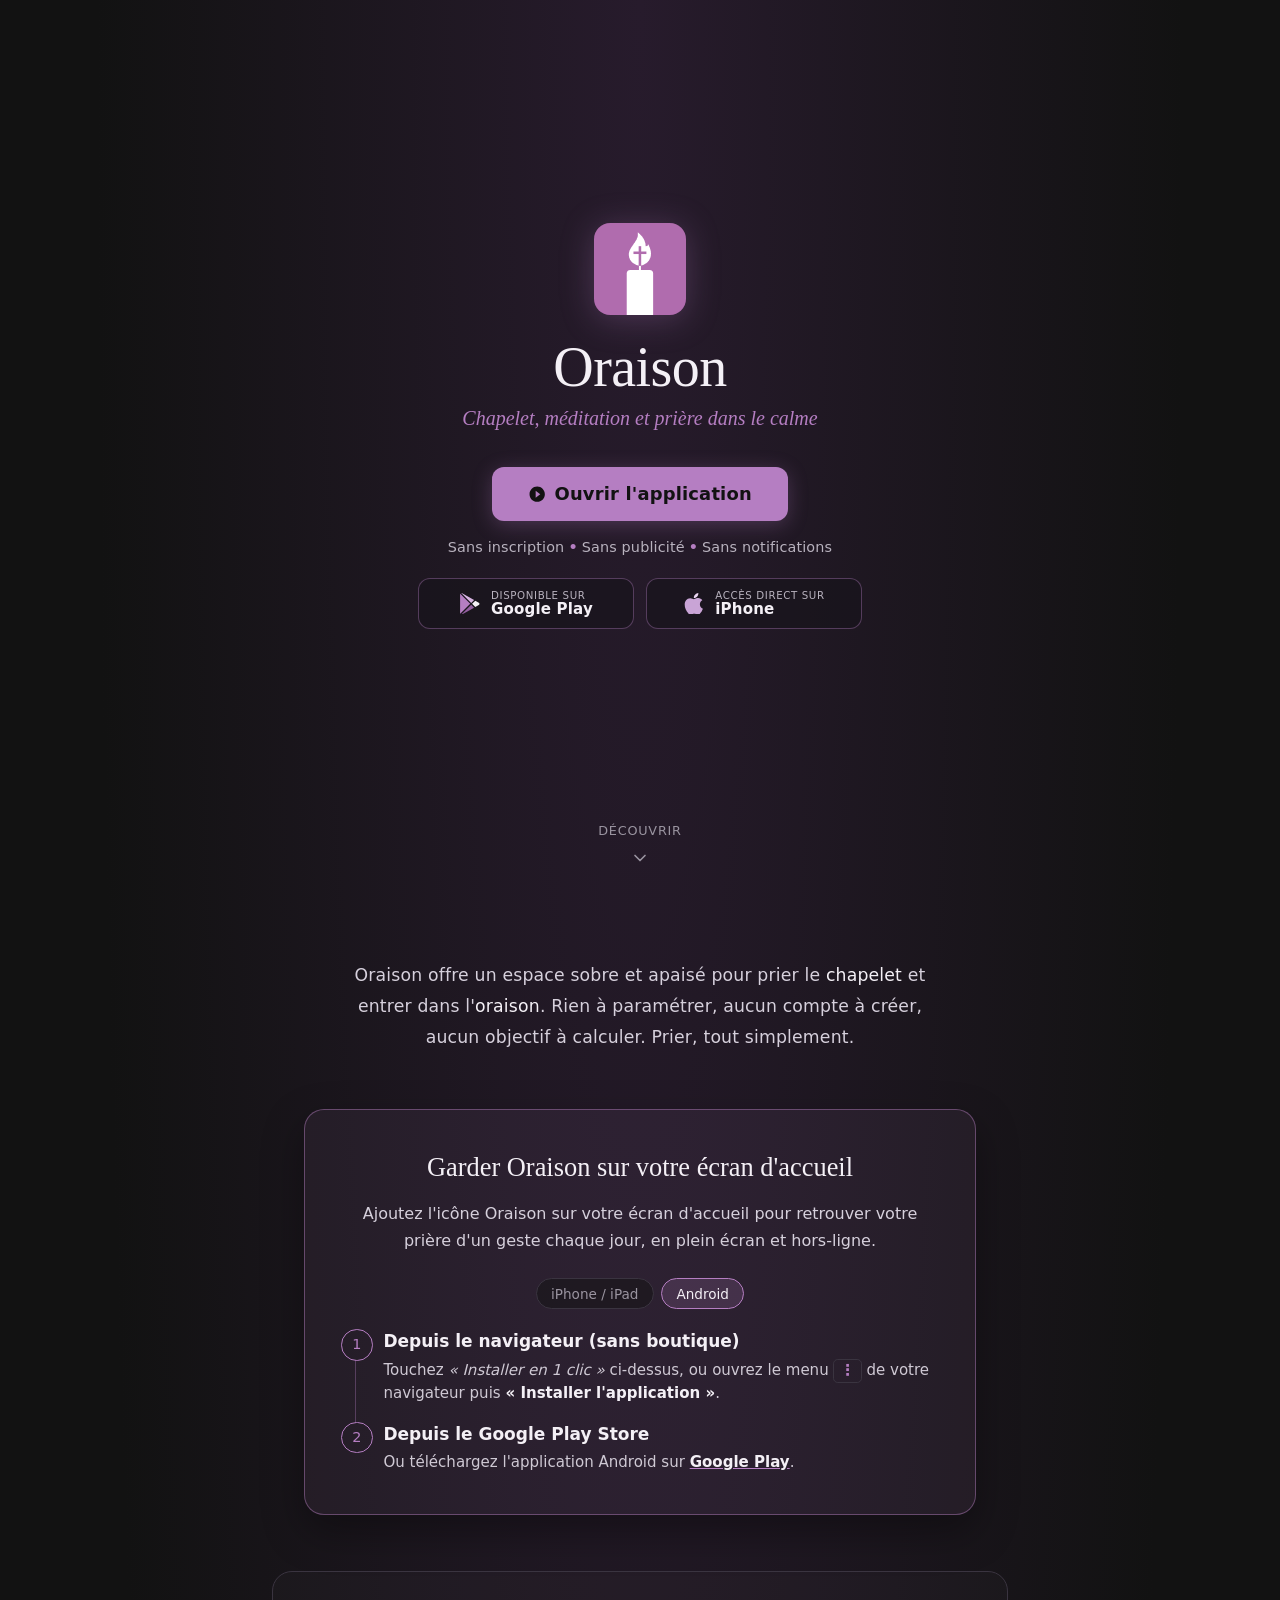
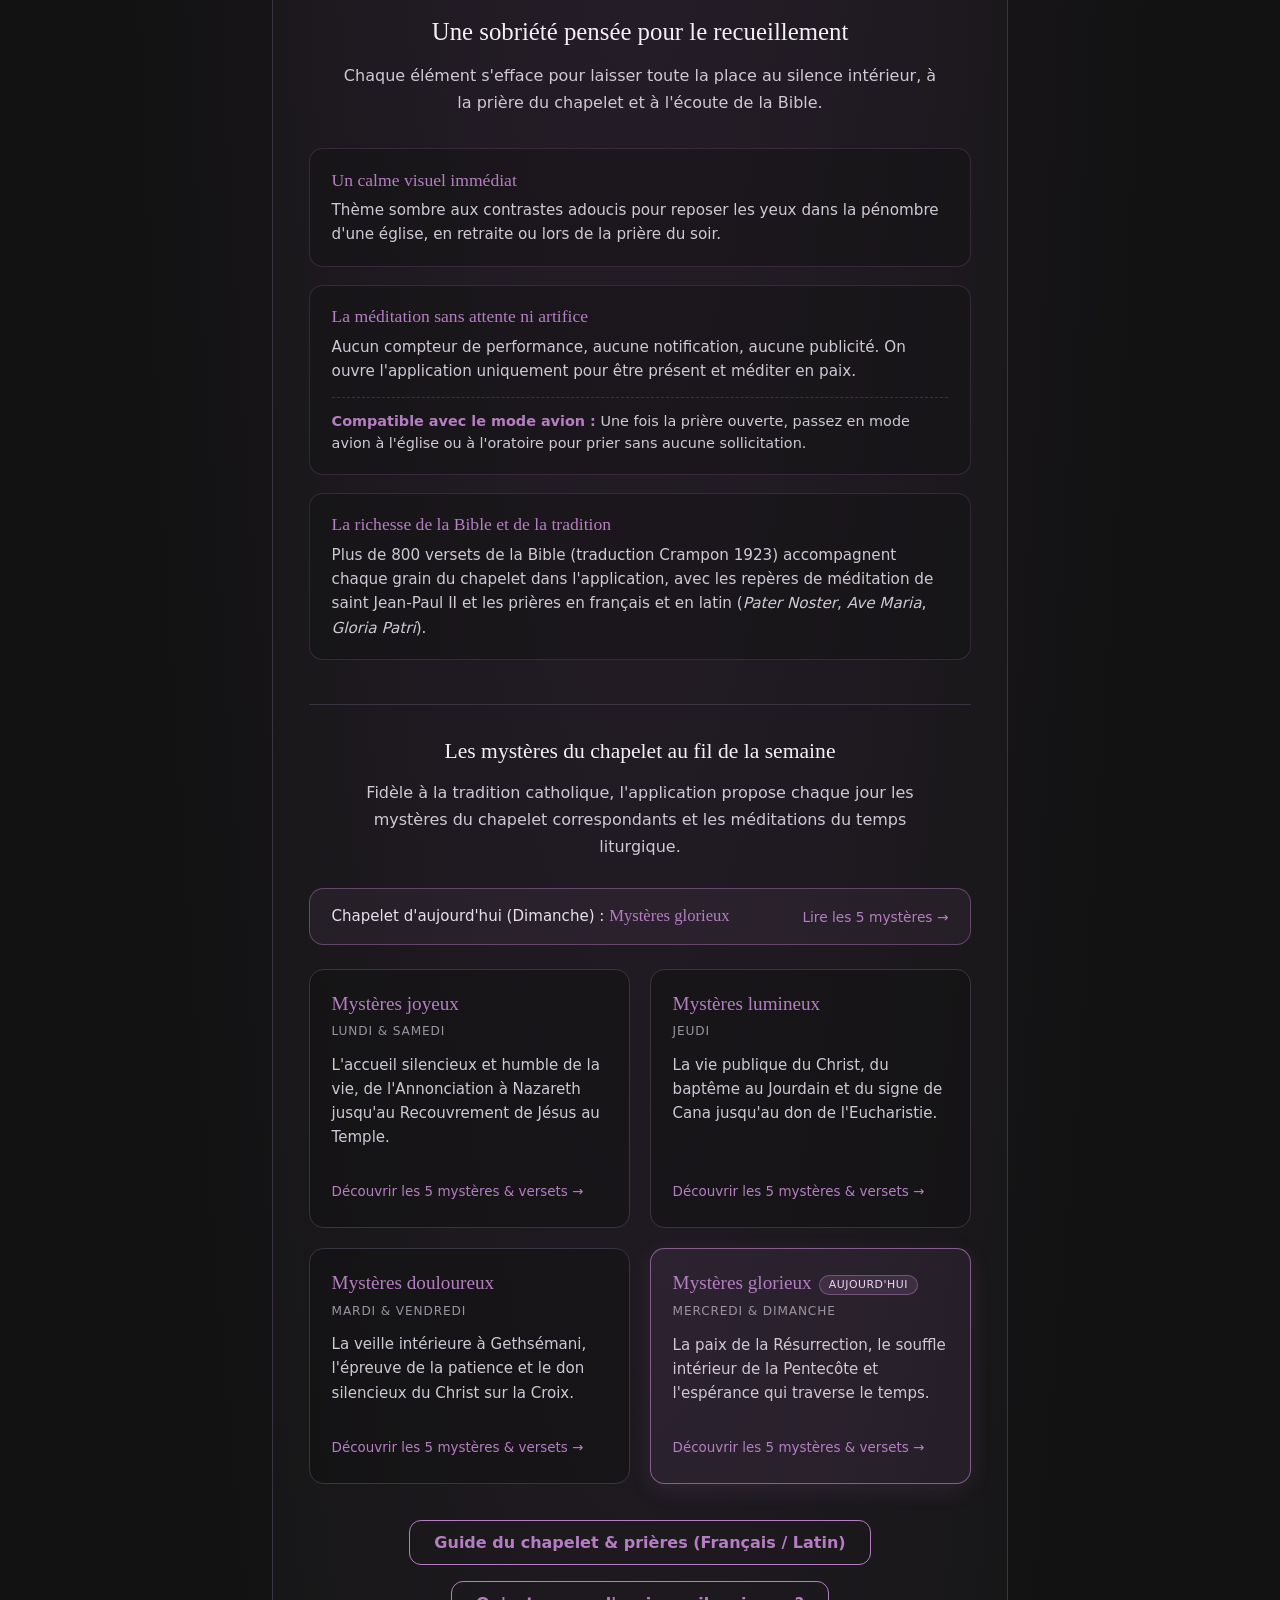
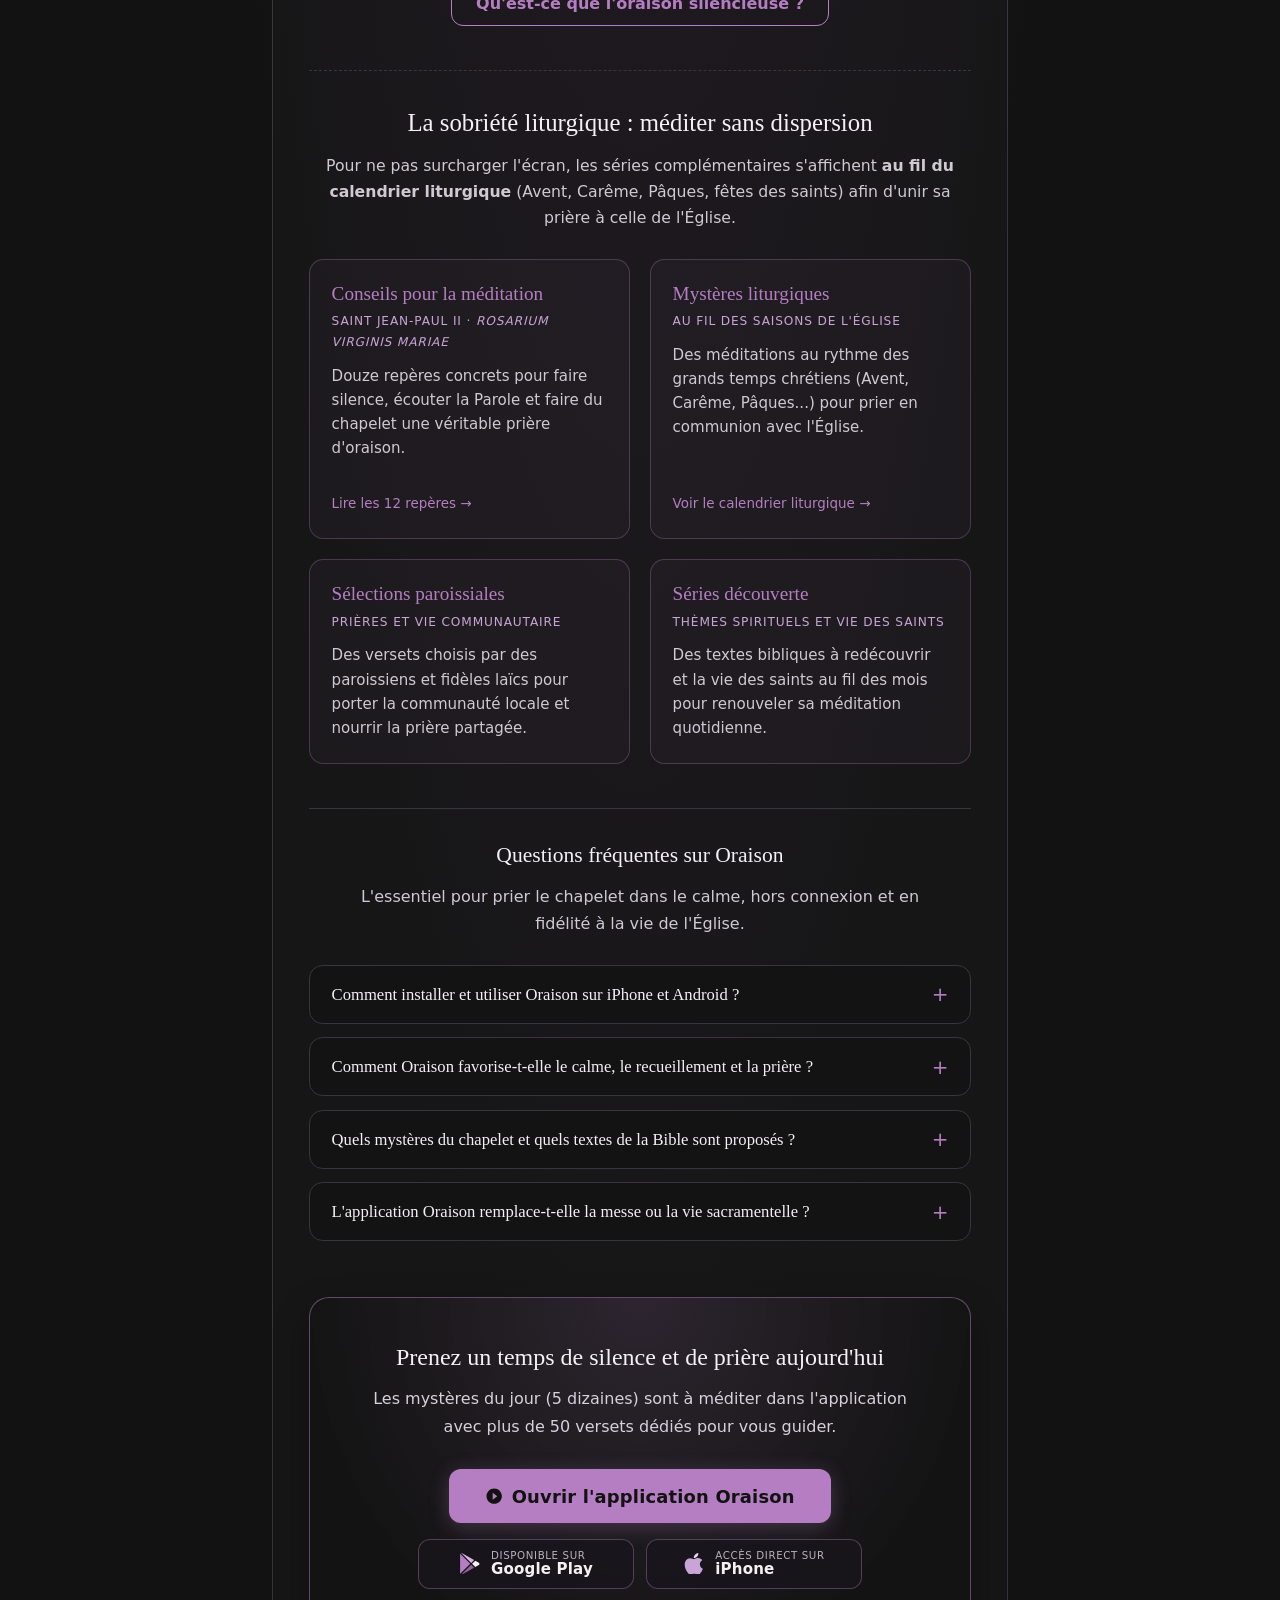
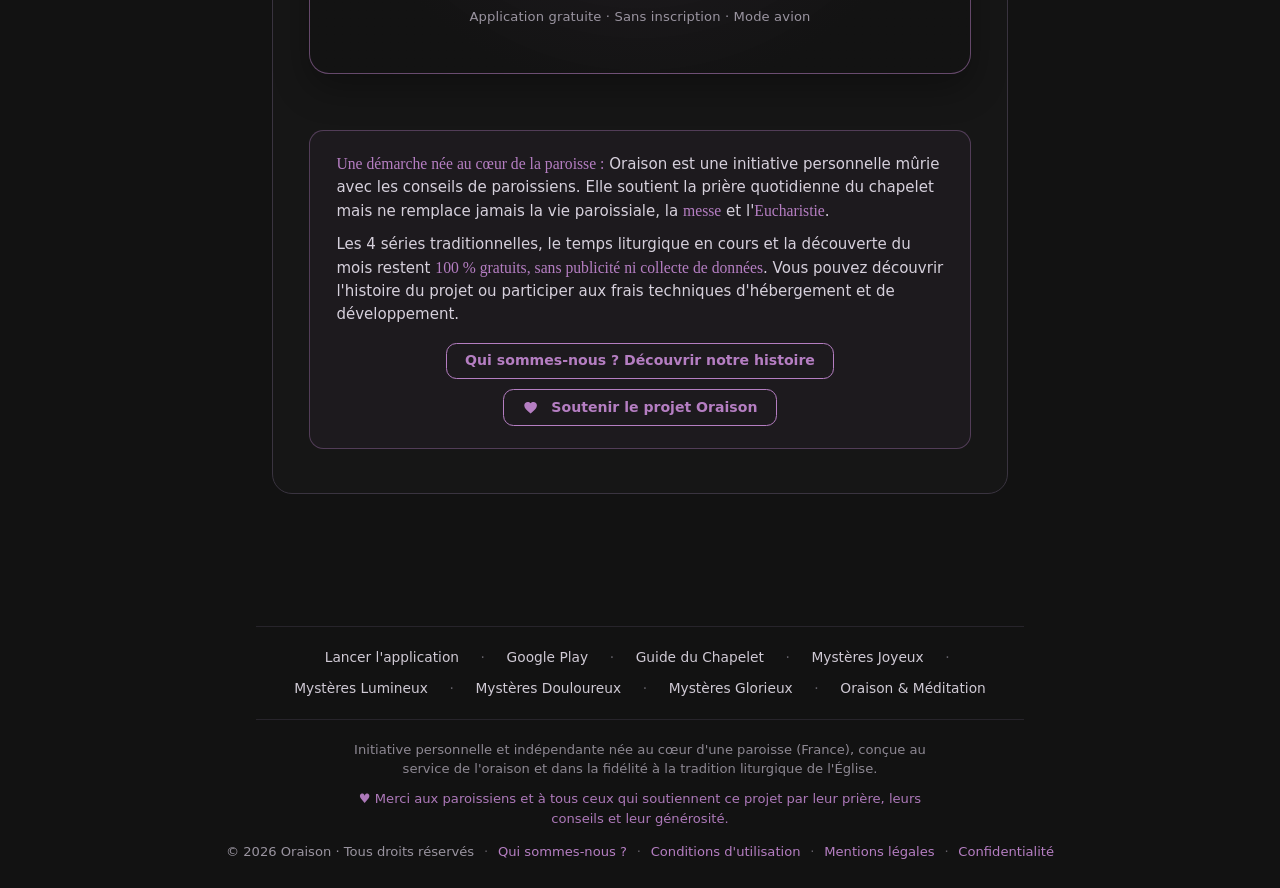
==== commit e02f3f1d: "revue juridique" ====
--- a/index.html
+++ b/index.html
@@ -56,7 +56,7 @@
         "inLanguage": ["fr", "la"],
         "description": "Application catholique sobre et épurée pour prier le chapelet, pratiquer l'oraison et méditer les mystères du Rosaire à la lumière de la Bible, sans publicité ni distraction.",
         "applicationSubCategory": "Prière & Méditation catholique",
-        "featureList": ["Chapelet interactif complet", "Méditation des 20 mystères du Rosaire", "Plus de 800 versets bibliques dans l'application (traduction Crampon 1923)", "Clausules et 11 prières traditionnelles en français et en latin", "Mode hors-ligne et mode avion", "Accès libre, sans publicité ni inscription"],
+        "featureList": ["Chapelet interactif complet", "Méditation des 20 mystères du Rosaire", "Plus de 800 versets bibliques dans l'application (traduction Crampon 1923)", "Clausules et 11 prières traditionnelles en français et en latin", "Mode hors-ligne et mode avion", "Application gratuite, sans publicité ni inscription"],
         "url": "https://oraison.app/",
         "installUrl": "https://oraison.app/app/",
         "downloadUrl": "https://play.google.com/store/apps/details?id=app.oraison",
@@ -316,11 +316,11 @@
             </a>
           </div>
         </div>
-        <p class="cta-reassurance">Accès libre · Sans inscription · Mode avion</p>
+        <p class="cta-reassurance">Application gratuite · Sans inscription · Mode avion</p>
       </aside>
 
       <div class="transparency-note" role="note" aria-label="Gratitude, transparence et démarche personnelle">
-        <p><strong>Une démarche née au cœur de la paroisse&nbsp;:</strong> Oraison est une initiative personnelle mûrie avec les conseils de paroissiens et de prêtres. Elle soutient la prière quotidienne du chapelet mais ne remplace jamais la vie paroissiale, la <strong>messe</strong> et l'<strong>Eucharistie</strong>.</p>
+        <p><strong>Une démarche née au cœur de la paroisse&nbsp;:</strong> Oraison est une initiative personnelle mûrie avec les conseils de paroissiens. Elle soutient la prière quotidienne du chapelet mais ne remplace jamais la vie paroissiale, la <strong>messe</strong> et l'<strong>Eucharistie</strong>.</p>
         <p>Les 4 séries traditionnelles, le temps liturgique en cours et la découverte du mois restent <strong>100&nbsp;% gratuits, sans publicité ni collecte de données</strong>. Vous pouvez découvrir l'histoire du projet ou participer aux frais techniques d'hébergement et de développement.</p>
         <p class="transparency-action">
           <a class="btn btn-outline btn-compact" href="qui-sommes-nous.html" data-track="cta-qui-sommes-nous">Qui sommes-nous&nbsp;? Découvrir notre histoire</a>
--- a/style.css
+++ b/style.css
@@ -286,10 +286,12 @@
   margin: 0 auto 1.35rem;
 }
 .author-portrait {
+  display: block;
   width: 120px;
   height: 120px;
   border-radius: 50%;
   object-fit: cover;
+  object-position: center;
   border: 2px solid rgba(181, 126, 194, 0.45);
   box-shadow: 0 4px 20px rgba(0, 0, 0, 0.45), 0 0 20px rgba(181, 126, 194, 0.22);
   transition: transform 0.3s ease, border-color 0.3s ease, box-shadow 0.3s ease;
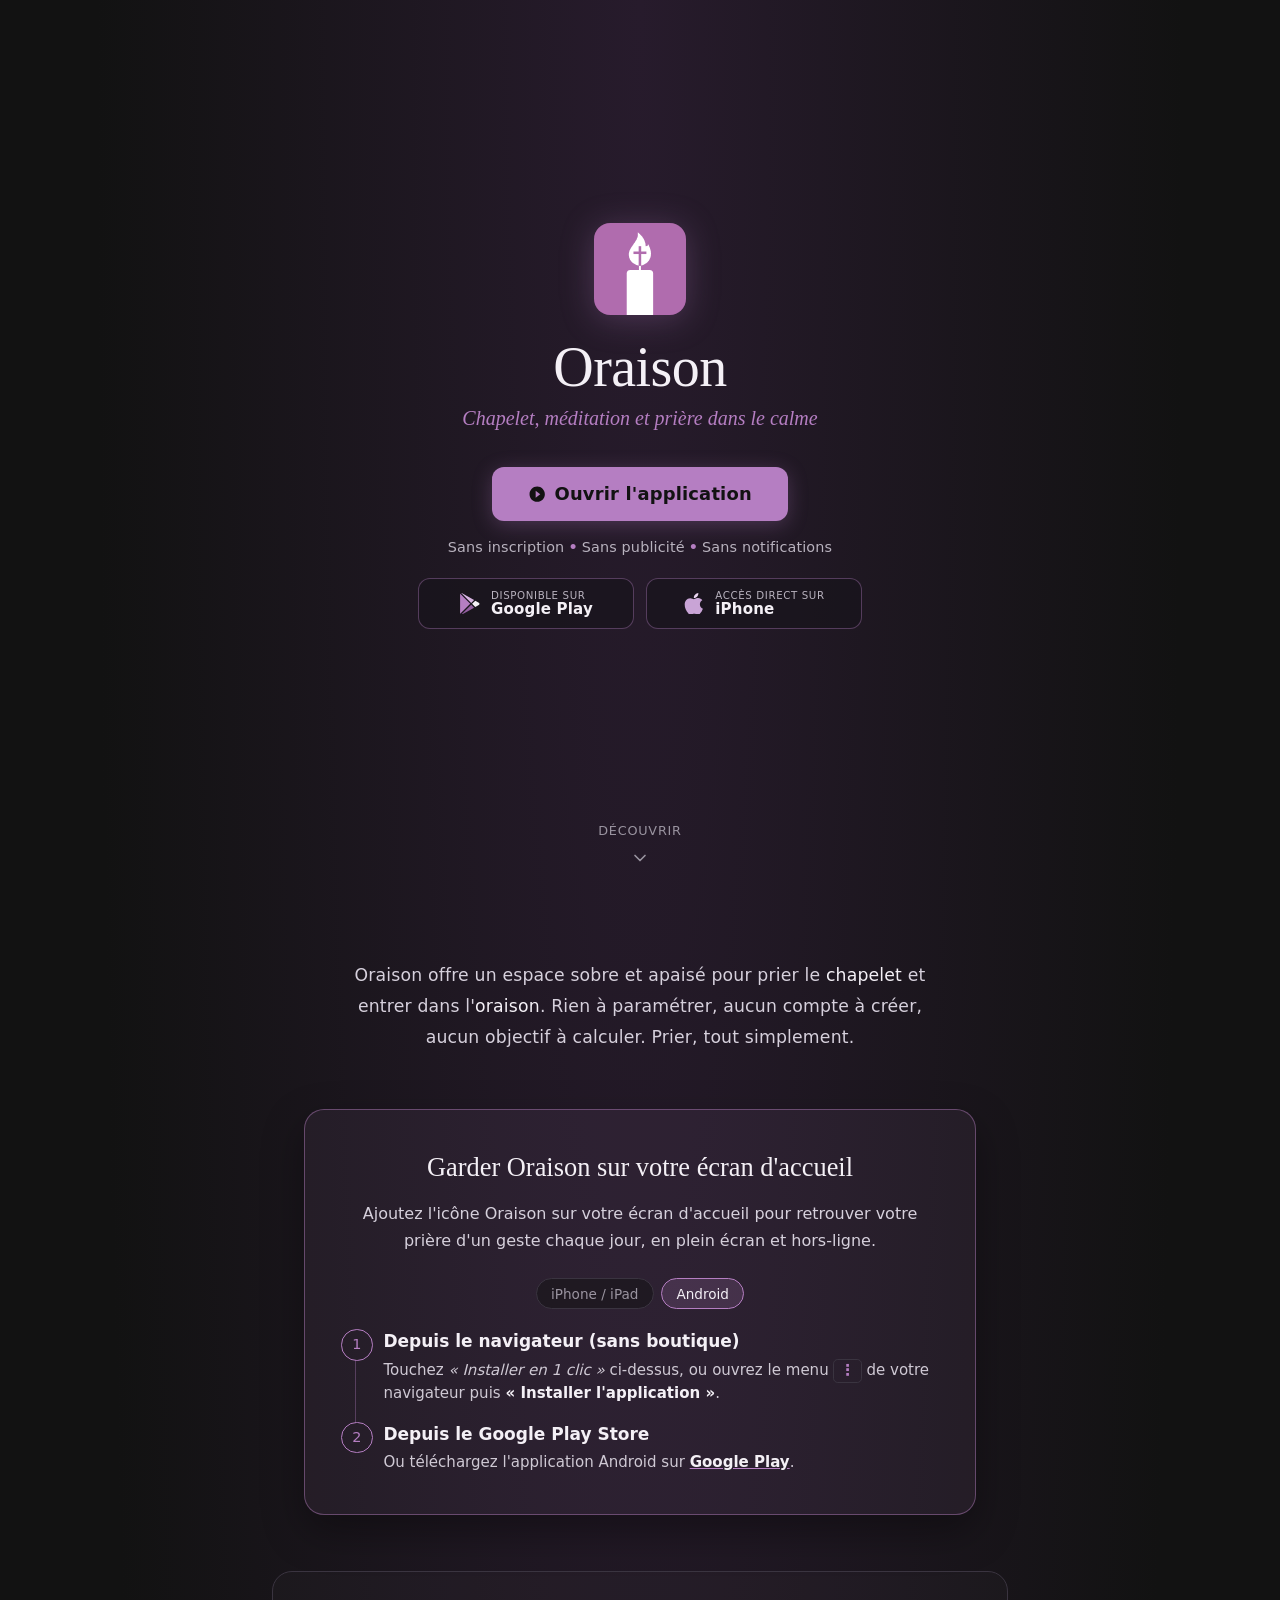
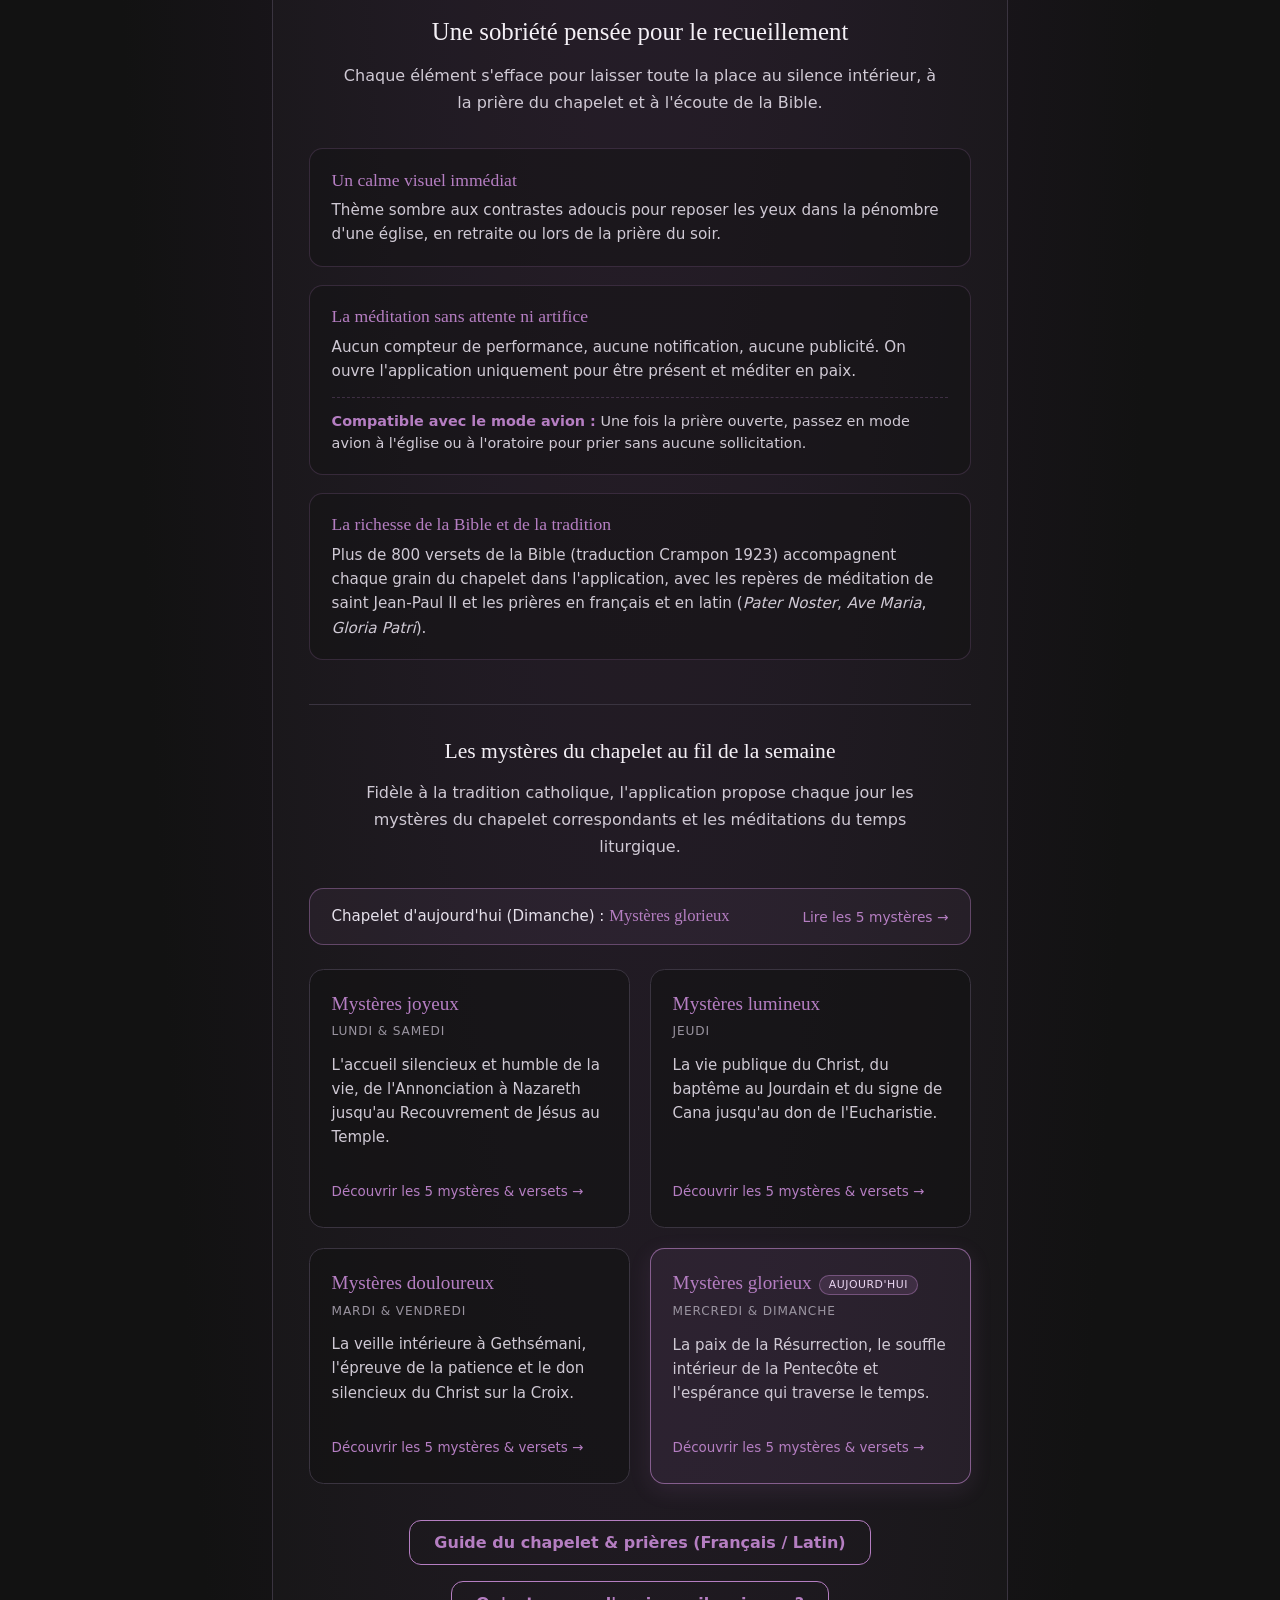
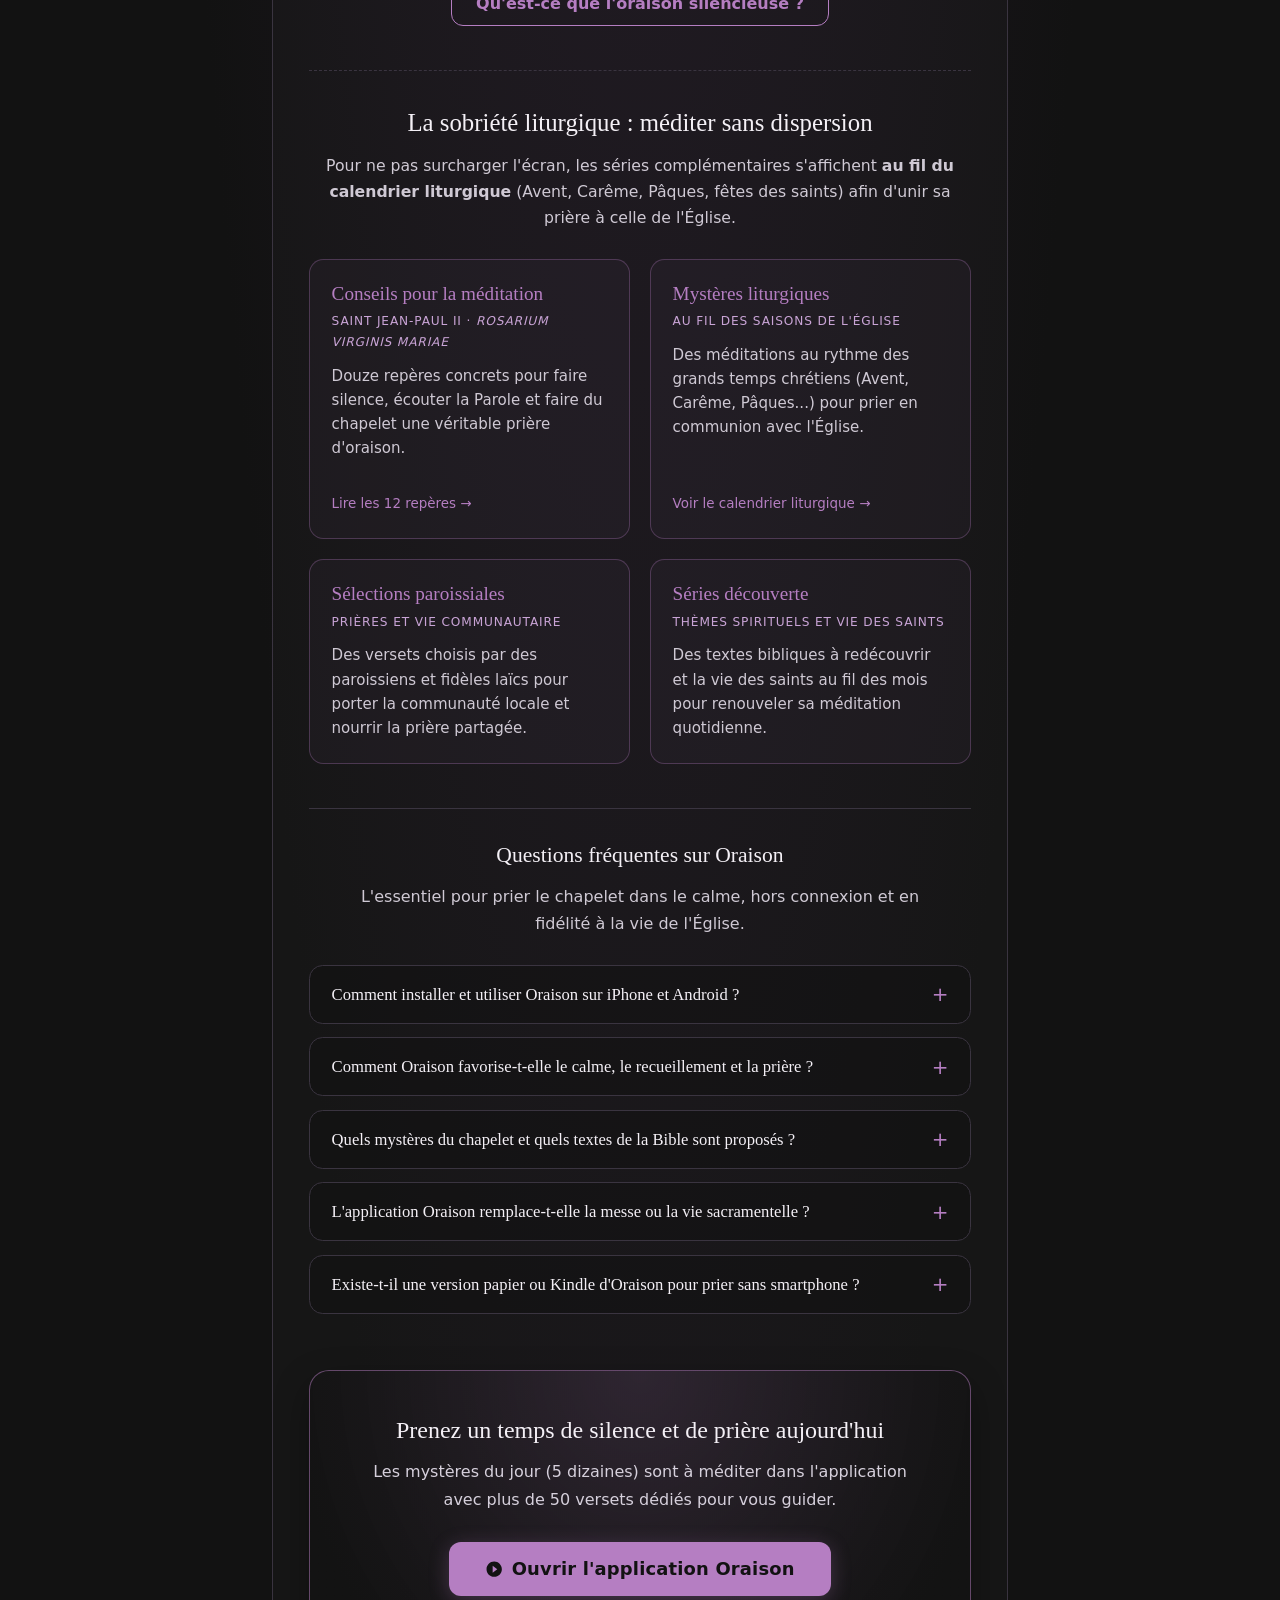
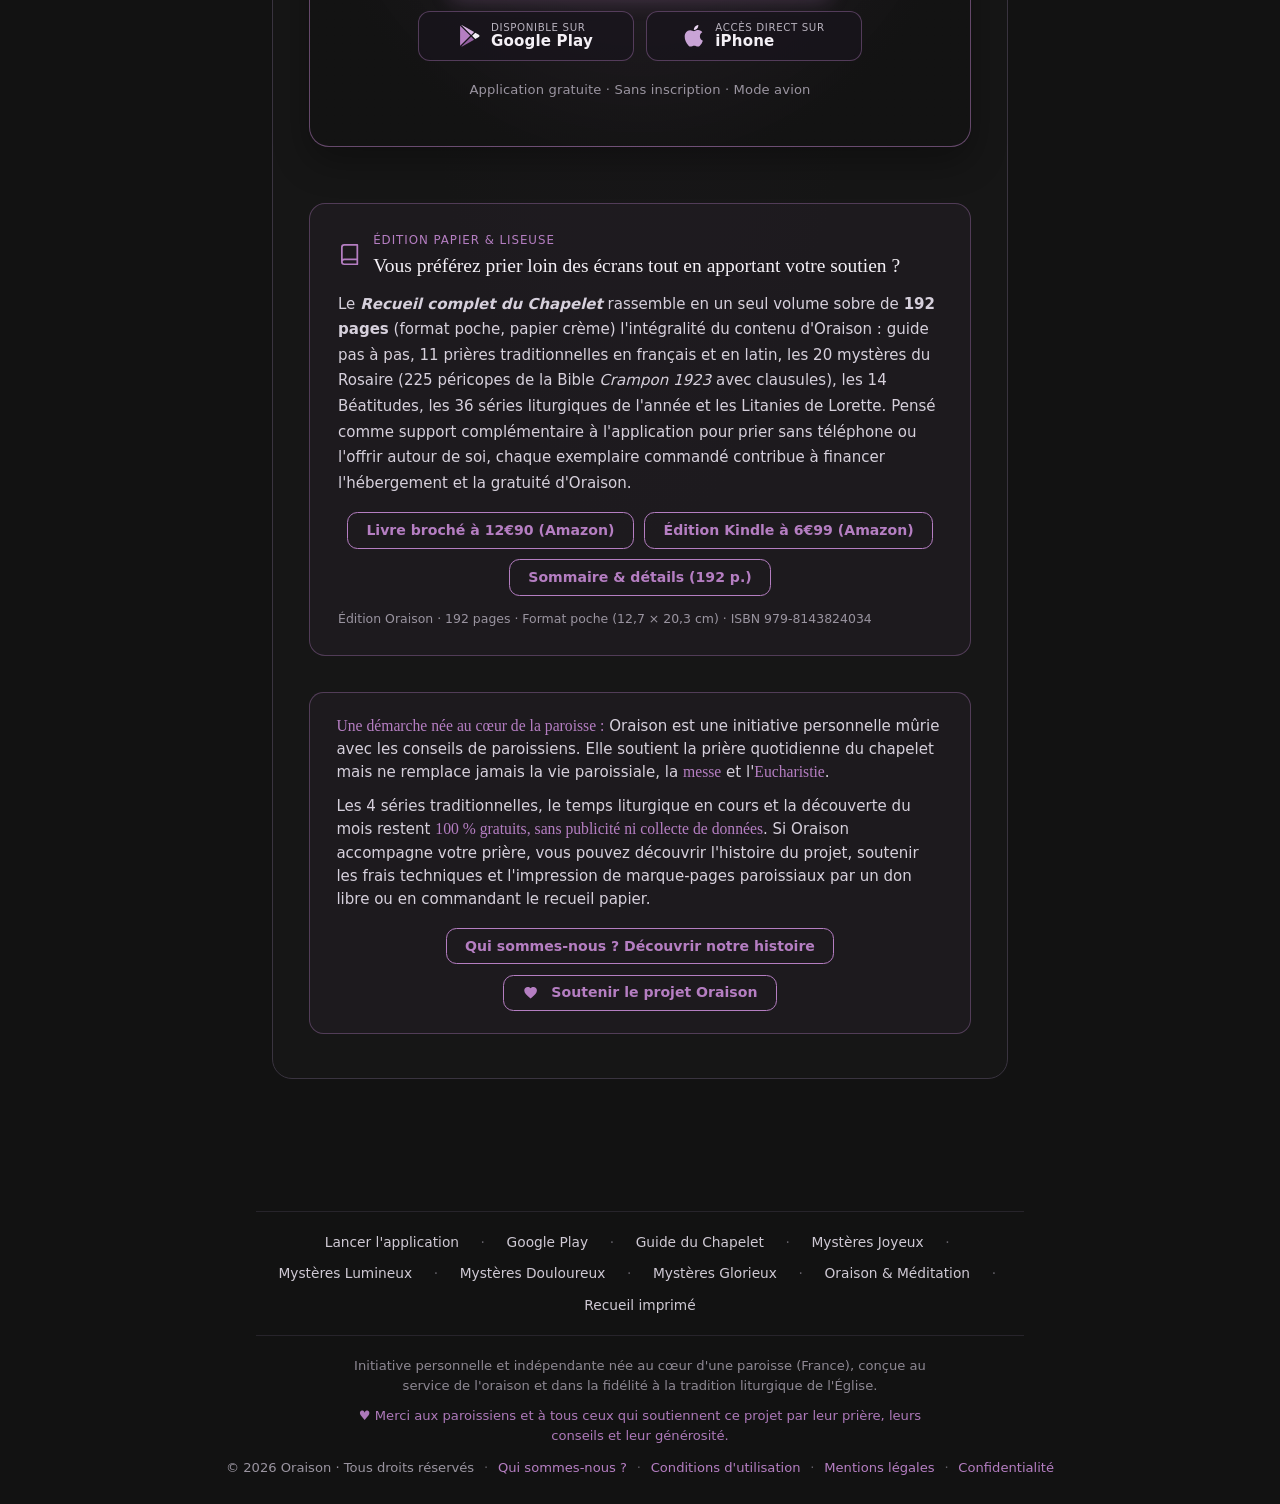
==== commit e5b025c3: "Update KDP" ====
--- a/index.html
+++ b/index.html
@@ -45,9 +45,28 @@
   {
     "@context": "https://schema.org",
     "@graph": [
-      { "@type": "WebSite", "@id": "https://oraison.app/#website", "name": "Oraison", "url": "https://oraison.app/", "inLanguage": "fr" },
+      {
+        "@type": "Organization",
+        "@id": "https://oraison.app/#organization",
+        "name": "Oraison",
+        "alternateName": "Édition Oraison",
+        "url": "https://oraison.app/",
+        "logo": {
+          "@type": "ImageObject",
+          "url": "https://oraison.app/favicon.png"
+        }
+      },
+      {
+        "@type": "WebSite",
+        "@id": "https://oraison.app/#website",
+        "name": "Oraison",
+        "url": "https://oraison.app/",
+        "inLanguage": "fr",
+        "publisher": { "@id": "https://oraison.app/#organization" }
+      },
       {
         "@type": ["WebApplication", "SoftwareApplication"],
+        "@id": "https://oraison.app/#app",
         "name": "Oraison",
         "headline": "Oraison — Chapelet, méditation et prière dans le calme",
         "applicationCategory": "LifestyleApplication",
@@ -63,7 +82,75 @@
         "sameAs": ["https://play.google.com/store/apps/details?id=app.oraison"],
         "image": "https://oraison.app/og.png",
         "keywords": "oraison, chapelet, méditation, prière, rosaire, bible, vie des saints, mystères joyeux, mystères lumineux, mystères douloureux, mystères glorieux, liturgie catholique, messe, eucharistie, vie paroissiale, calme, silence",
+        "publisher": { "@id": "https://oraison.app/#organization" },
+        "isRelatedTo": { "@id": "https://oraison.app/#book" },
         "offers": { "@type": "Offer", "price": "0", "priceCurrency": "EUR", "availability": "https://schema.org/InStock" }
+      },
+      {
+        "@type": "Book",
+        "@id": "https://oraison.app/#book",
+        "name": "Recueil complet du Chapelet, compilé par un priant",
+        "alternateName": "Recueil complet du Chapelet : Méditations du Saint Rosaire d'après la Bible Crampon 1923",
+        "description": "Recueil imprimé et numérique complémentaire à l'application Oraison : 11 prières traditionnelles en français et en latin, 20 Mystères du Rosaire avec 225 péricopes bibliques (traduction catholique Crampon 1923), clausules christologiques selon saint Jean-Paul II, 14 Béatitudes, 36 séries liturgiques et Litanies de Lorette.",
+        "inLanguage": ["fr", "la"],
+        "genre": ["Religion et spiritualité", "Prière catholique", "Chapelet et Rosaire"],
+        "datePublished": "2026-11",
+        "author": { "@id": "https://oraison.app/#organization" },
+        "publisher": { "@id": "https://oraison.app/#organization" },
+        "isBasedOn": { "@id": "https://oraison.app/#app" },
+        "isRelatedTo": { "@id": "https://oraison.app/#app" },
+        "url": "https://oraison.app/recueil-chapelet.html",
+        "sameAs": [
+          "https://www.amazon.fr/dp/B0HSJ7JQ4R",
+          "https://www.amazon.fr/dp/B0HSCCVM53"
+        ],
+        "workExample": [
+          {
+            "@type": "Book",
+            "@id": "https://oraison.app/#book-paperback",
+            "name": "Recueil complet du Chapelet (Édition brochée)",
+            "bookFormat": "https://schema.org/Paperback",
+            "isbn": "979-8143824034",
+            "identifier": { "@type": "PropertyValue", "propertyID": "ASIN", "value": "B0HSJ7JQ4R" },
+            "numberOfPages": 192,
+            "inLanguage": ["fr", "la"],
+            "bookEdition": "Première édition (format poche 5×8 pouces, papier crème)",
+            "datePublished": "2026-11",
+            "publisher": { "@id": "https://oraison.app/#organization" },
+            "url": "https://www.amazon.fr/dp/B0HSJ7JQ4R",
+            "sameAs": "https://www.amazon.fr/dp/B0HSJ7JQ4R",
+            "offers": {
+              "@type": "Offer",
+              "price": "12.90",
+              "priceCurrency": "EUR",
+              "availability": "https://schema.org/InStock",
+              "itemCondition": "https://schema.org/NewCondition",
+              "url": "https://www.amazon.fr/dp/B0HSJ7JQ4R",
+              "seller": { "@type": "Organization", "name": "Amazon.fr" }
+            }
+          },
+          {
+            "@type": "Book",
+            "@id": "https://oraison.app/#book-ebook",
+            "name": "Recueil complet du Chapelet (Édition Kindle)",
+            "bookFormat": "https://schema.org/EBook",
+            "identifier": { "@type": "PropertyValue", "propertyID": "ASIN", "value": "B0HSCCVM53" },
+            "inLanguage": ["fr", "la"],
+            "bookEdition": "Édition numérique Kindle (EPUB 3)",
+            "datePublished": "2026-11",
+            "publisher": { "@id": "https://oraison.app/#organization" },
+            "url": "https://www.amazon.fr/dp/B0HSCCVM53",
+            "sameAs": "https://www.amazon.fr/dp/B0HSCCVM53",
+            "offers": {
+              "@type": "Offer",
+              "price": "6.99",
+              "priceCurrency": "EUR",
+              "availability": "https://schema.org/InStock",
+              "url": "https://www.amazon.fr/dp/B0HSCCVM53",
+              "seller": { "@type": "Organization", "name": "Amazon.fr" }
+            }
+          }
+        ]
       },
       {
         "@type": "FAQPage",
@@ -71,7 +158,8 @@
           { "@type": "Question", "name": "Comment installer et utiliser Oraison sur iPhone et Android ?", "acceptedAnswer": { "@type": "Answer", "text": "Oraison s'ouvre instantanément dans le navigateur et s'ajoute en deux gestes sur l'écran d'accueil de votre iPhone (via le bouton Partager de Safari puis Sur l'écran d'accueil) ou de votre téléphone Android (via Installer l'application). Oraison est également disponible en application Android sur le Google Play Store, sans publicité ni inscription." } },
           { "@type": "Question", "name": "Comment Oraison favorise-t-elle le calme, le recueillement et la prière ?", "acceptedAnswer": { "@type": "Answer", "text": "En éliminant toute publicité, notification, compteur de performance ou inscription obligatoire, Oraison offre une interface sombre, sobre et épurée propice au silence intérieur et à la méditation de la Bible. Une fois la session de prière ouverte, l'application fonctionne en mode avion pour prier à l'église ou à l'oratoire sans aucune onde ni distraction." } },
           { "@type": "Question", "name": "Quels mystères du chapelet et quels textes de la Bible sont proposés ?", "acceptedAnswer": { "@type": "Answer", "text": "L'application réunit les quatre séries traditionnelles du Rosaire (mystères joyeux, lumineux, douloureux et glorieux), une série d'aide à la méditation issue de la lettre apostolique Rosarium Virginis Mariae de saint Jean-Paul II, des mystères spécifiques présents aux dates liturgiques, des sélections paroissiales ainsi que des séries découverte autour de la Bible et de la vie des saints. Chaque grain est accompagné de versets bibliques (Crampon 1923), de fruits spirituels et des prières en français et en latin." } },
-          { "@type": "Question", "name": "L'application Oraison remplace-t-elle la messe ou la vie sacramentelle ?", "acceptedAnswer": { "@type": "Answer", "text": "Non, en aucun cas. Oraison soutient la pratique quotidienne du chapelet et de l'oraison silencieuse au rythme de chacun. Elle a été pensée comme un compagnon de recueillement personnel et ne se substitue jamais à la vie en communauté paroissiale, à la présence à la messe et à la réception de l'Eucharistie." } }
+          { "@type": "Question", "name": "L'application Oraison remplace-t-elle la messe ou la vie sacramentelle ?", "acceptedAnswer": { "@type": "Answer", "text": "Non, en aucun cas. Oraison soutient la pratique quotidienne du chapelet et de l'oraison silencieuse au rythme de chacun. Elle a été pensée comme un compagnon de recueillement personnel et ne se substitue jamais à la vie en communauté paroissiale, à la présence à la messe et à la réception de l'Eucharistie." } },
+          { "@type": "Question", "name": "Existe-t-il une version papier ou Kindle d'Oraison pour prier sans smartphone ?", "acceptedAnswer": { "@type": "Answer", "text": "Oui. Le Recueil complet du Chapelet rassemble en 192 pages tout le contenu d'Oraison : les 11 prières traditionnelles en français et en latin, les 20 mystères du Rosaire avec 225 péricopes bibliques (Crampon 1923), les clausules, les 14 Béatitudes, les 36 séries liturgiques et les Litanies de Lorette. Il est disponible sur Amazon en livre broché (12,90 €, ISBN 979-8143824034) et en e-book Kindle (6,99 €), pour prier loin des écrans ou soutenir le projet." } }
         ]
       }
     ]
@@ -280,6 +368,10 @@
         <details class="faq-item">
           <summary>L'application Oraison remplace-t-elle la messe ou la vie sacramentelle ?</summary>
           <div class="faq-answer"><p>Non, en aucun cas. Oraison soutient la pratique quotidienne du chapelet et de l'oraison silencieuse au rythme de chacun. Elle a été pensée comme un compagnon de recueillement personnel et ne se substitue jamais à la vie en communauté paroissiale, à la présence à la messe et à la réception de l'Eucharistie.</p></div>
+        </details>
+        <details class="faq-item">
+          <summary>Existe-t-il une version papier ou Kindle d'Oraison pour prier sans smartphone ?</summary>
+          <div class="faq-answer"><p>Oui. Le Recueil complet du Chapelet rassemble en 192 pages tout le contenu d'Oraison : les 11 prières traditionnelles en français et en latin, les 20 mystères du Rosaire avec 225 péricopes bibliques (Crampon 1923), les clausules, les 14 Béatitudes, les 36 séries liturgiques et les Litanies de Lorette. Il est disponible sur Amazon en livre broché (12,90 €, ISBN 979-8143824034) et en e-book Kindle (6,99 €), pour prier loin des écrans ou soutenir le projet.</p></div>
         </details>
       </div>
 
@@ -319,9 +411,26 @@
         <p class="cta-reassurance">Application gratuite · Sans inscription · Mode avion</p>
       </aside>
 
+      <div class="book-card" id="recueil-chapelet" role="region" aria-labelledby="recueil-home-title">
+        <div class="book-card-header">
+          <svg class="book-card-icon" viewBox="0 0 24 24" fill="none" stroke="currentColor" stroke-width="1.8" stroke-linecap="round" stroke-linejoin="round" aria-hidden="true"><path d="M4 19.5v-15A2.5 2.5 0 0 1 6.5 2H20v20H6.5a2.5 2.5 0 0 1 0-5H20"/></svg>
+          <div>
+            <span class="book-card-kicker">Édition papier &amp; liseuse</span>
+            <h3 id="recueil-home-title">Vous préférez prier loin des écrans tout en apportant votre soutien&nbsp;?</h3>
+          </div>
+        </div>
+        <p>Le <strong><em>Recueil complet du Chapelet</em></strong> rassemble en un seul volume sobre de <strong>192 pages</strong> (format poche, papier crème) l'intégralité du contenu d'Oraison&nbsp;: guide pas à pas, 11 prières traditionnelles en français et en latin, les 20 mystères du Rosaire (225 péricopes de la Bible <em>Crampon 1923</em> avec clausules), les 14 Béatitudes, les 36 séries liturgiques de l'année et les Litanies de Lorette. Pensé comme support complémentaire à l'application pour prier sans téléphone ou l'offrir autour de soi, chaque exemplaire commandé contribue à financer l'hébergement et la gratuité d'Oraison.</p>
+        <p class="transparency-action">
+          <a class="btn btn-outline btn-compact" href="https://www.amazon.fr/dp/B0HSJ7JQ4R" target="_blank" rel="noopener" data-track="kdp-broche-home" aria-label="Commander le Recueil complet du Chapelet en livre broché à 12€90 sur Amazon">Livre broché à 12€90 (Amazon)</a>
+          <a class="btn btn-outline btn-compact" href="https://www.amazon.fr/dp/B0HSCCVM53" target="_blank" rel="noopener" data-track="kdp-kindle-home" aria-label="Télécharger le Recueil complet du Chapelet en édition Kindle à 6€99 sur Amazon">Édition Kindle à 6€99 (Amazon)</a>
+          <a class="btn btn-outline btn-compact" href="recueil-chapelet.html" data-track="kdp-details-home">Sommaire &amp; détails (192 p.)</a>
+        </p>
+        <p class="book-meta">Édition Oraison · 192 pages · Format poche (12,7 × 20,3 cm) · ISBN 979-8143824034</p>
+      </div>
+
       <div class="transparency-note" role="note" aria-label="Gratitude, transparence et démarche personnelle">
         <p><strong>Une démarche née au cœur de la paroisse&nbsp;:</strong> Oraison est une initiative personnelle mûrie avec les conseils de paroissiens. Elle soutient la prière quotidienne du chapelet mais ne remplace jamais la vie paroissiale, la <strong>messe</strong> et l'<strong>Eucharistie</strong>.</p>
-        <p>Les 4 séries traditionnelles, le temps liturgique en cours et la découverte du mois restent <strong>100&nbsp;% gratuits, sans publicité ni collecte de données</strong>. Vous pouvez découvrir l'histoire du projet ou participer aux frais techniques d'hébergement et de développement.</p>
+        <p>Les 4 séries traditionnelles, le temps liturgique en cours et la découverte du mois restent <strong>100&nbsp;% gratuits, sans publicité ni collecte de données</strong>. Si Oraison accompagne votre prière, vous pouvez découvrir l'histoire du projet, soutenir les frais techniques et l'impression de marque-pages paroissiaux par un don libre ou en commandant le recueil papier.</p>
         <p class="transparency-action">
           <a class="btn btn-outline btn-compact" href="qui-sommes-nous.html" data-track="cta-qui-sommes-nous">Qui sommes-nous&nbsp;? Découvrir notre histoire</a>
           <a class="btn btn-outline btn-compact" id="btn-soutien-stripe" href="https://donate.stripe.com/aFabIUa0Bg255v6gYlco003" target="_blank" rel="noopener noreferrer"><svg viewBox="0 0 24 24" aria-hidden="true" style="width:0.95rem;height:0.95rem;fill:currentColor;vertical-align:-0.12rem;margin-right:0.35rem;"><path d="M12 21.35l-1.45-1.32C5.4 15.36 2 12.28 2 8.5 2 5.42 4.42 3 7.5 3c1.74 0 3.41.81 4.5 2.09C13.09 3.81 14.76 3 16.5 3 19.58 3 22 5.42 22 8.5c0 3.78-3.4 6.86-8.55 11.54L12 21.35z"/></svg>Soutenir le projet Oraison</a>
@@ -339,7 +448,8 @@
       <a href="mysteres-lumineux.html">Mystères Lumineux</a> <span class="footer-sep" aria-hidden="true">·</span>
       <a href="mysteres-douloureux.html">Mystères Douloureux</a> <span class="footer-sep" aria-hidden="true">·</span>
       <a href="mysteres-glorieux.html">Mystères Glorieux</a> <span class="footer-sep" aria-hidden="true">·</span>
-      <a href="oraison-meditation.html">Oraison &amp; Méditation</a>
+      <a href="oraison-meditation.html">Oraison &amp; Méditation</a> <span class="footer-sep" aria-hidden="true">·</span>
+      <a href="recueil-chapelet.html">Recueil imprimé</a>
     </nav>
     <p class="footer-initiative">Initiative personnelle et indépendante née au cœur d'une paroisse (France), conçue au service de l'oraison et dans la fidélité à la tradition liturgique de l'Église.</p>
     <p class="footer-thanks">♥ Merci aux paroissiens et à tous ceux qui soutiennent ce projet par leur prière, leurs conseils et leur générosité.</p>
@@ -451,6 +561,12 @@
       document.querySelectorAll('a[href*="play.google.com/store"]').forEach(function (link) {
         link.addEventListener('click', function () { track('playstore-click', 'Clic Fiche Google Play Store'); });
       });
+      document.querySelectorAll('a[href*="amazon.fr/dp/B0HSJ7JQ4R"]').forEach(function (link) {
+        link.addEventListener('click', function () { track('kdp-broche-click', 'Clic Livre Broche Amazon'); });
+      });
+      document.querySelectorAll('a[href*="amazon.fr/dp/B0HSCCVM53"]').forEach(function (link) {
+        link.addEventListener('click', function () { track('kdp-kindle-click', 'Clic Edition Kindle Amazon'); });
+      });
 
       var sBtn = document.getElementById('btn-soutien-stripe');
       if (sBtn) sBtn.addEventListener('click', function () { track('cta-soutien-stripe', 'Clic Soutenir Oraison Stripe'); });
--- a/style.css
+++ b/style.css
@@ -636,6 +636,99 @@
   font-size: 0.82rem !important;
   letter-spacing: 0.01em;
 }
+.cta-book-note {
+  margin: 0.85rem auto 0 !important;
+  padding-top: 0.75rem;
+  border-top: 1px solid rgba(58, 52, 64, 0.55);
+  color: var(--muted) !important;
+  font-size: 0.84rem !important;
+  line-height: 1.6 !important;
+}
+.cta-book-note a {
+  color: var(--purple);
+  text-decoration: none;
+}
+.cta-book-note a:hover { text-decoration: underline; }
+
+/* Encart complémentaire : Recueil imprimé & Kindle (sobre, non intrusif) */
+.book-card {
+  margin: 2.25rem 0 0;
+  padding: 1.65rem 1.75rem;
+  border: 1px solid rgba(181, 126, 194, 0.35);
+  border-radius: 1rem;
+  background: rgba(181, 126, 194, 0.045);
+  text-align: left;
+}
+.book-card-header {
+  display: flex;
+  align-items: center;
+  gap: 0.75rem;
+  margin-bottom: 0.75rem;
+}
+.book-card-icon {
+  width: 1.45rem;
+  height: 1.45rem;
+  color: var(--purple);
+  flex-shrink: 0;
+}
+.book-card-kicker {
+  display: block;
+  color: var(--purple);
+  font-size: 0.74rem;
+  letter-spacing: 0.08em;
+  text-transform: uppercase;
+  margin-bottom: 0.15rem;
+}
+.book-card h2, .book-card h3 {
+  margin: 0;
+  font: 400 1.22rem/1.35 var(--serif);
+  color: var(--fg);
+}
+.book-card p {
+  margin: 0 0 0.9rem;
+  color: #d6d0dc;
+  font-size: 0.94rem;
+  line-height: 1.7;
+}
+.book-card-with-cover {
+  display: grid;
+  grid-template-columns: auto 1fr;
+  gap: 1.5rem;
+  align-items: start;
+}
+.book-cover-thumb {
+  width: 144px;
+  height: auto;
+  border-radius: 0.45rem;
+  border: 1px solid rgba(181, 126, 194, 0.4);
+  box-shadow: 0 10px 26px rgba(0, 0, 0, 0.45);
+  display: block;
+}
+.book-meta {
+  margin: 0.9rem 0 0 !important;
+  color: var(--muted) !important;
+  font-size: 0.78rem !important;
+  line-height: 1.5 !important;
+}
+.book-compare-table {
+  width: 100%;
+  border-collapse: collapse;
+  margin: 1.5rem 0 2rem;
+  font-size: 0.9rem;
+}
+.book-compare-table th, .book-compare-table td {
+  padding: 0.85rem 0.9rem;
+  border-bottom: 1px solid var(--line);
+  text-align: left;
+  vertical-align: top;
+}
+.book-compare-table th {
+  color: var(--purple);
+  font: 400 0.92rem var(--serif);
+  background: rgba(181, 126, 194, 0.06);
+}
+.book-compare-table td { color: #d6d0dc; }
+.book-compare-table td strong { color: var(--fg); }
 .silo-section { margin: 3.5rem 0 1.5rem; padding-top: 2.5rem; border-top: 1px solid var(--line); }
 .silo-section h2, .silo-section h3 { margin: 0 0 1.35rem; font: 400 1.35rem var(--serif); text-align: center; }
 .silo-grid { display: grid; grid-template-columns: repeat(auto-fit, minmax(13.5rem, 1fr)); gap: 1rem; }
@@ -682,6 +775,10 @@
   .prayer-col, .silo-card { padding: 1rem 1.1rem; }
   .btn-primary { padding: 0.85rem 1.35rem; font-size: 1.02rem; }
   .cta-tunnel { padding: 2.25rem 1.25rem; margin: 2.75rem 0; border-radius: 1.1rem; }
+  .book-card { padding: 1.35rem 1.15rem; }
+  .book-card-with-cover { grid-template-columns: 1fr; justify-items: center; }
+  .book-cover-thumb { width: 132px; }
+  .book-compare-table th, .book-compare-table td { padding: 0.65rem 0.55rem; font-size: 0.82rem; }
   .silo-section { margin: 2.75rem 0 1rem; padding-top: 2rem; }
   .silo-grid { gap: 0.85rem; grid-template-columns: 1fr; }
 }
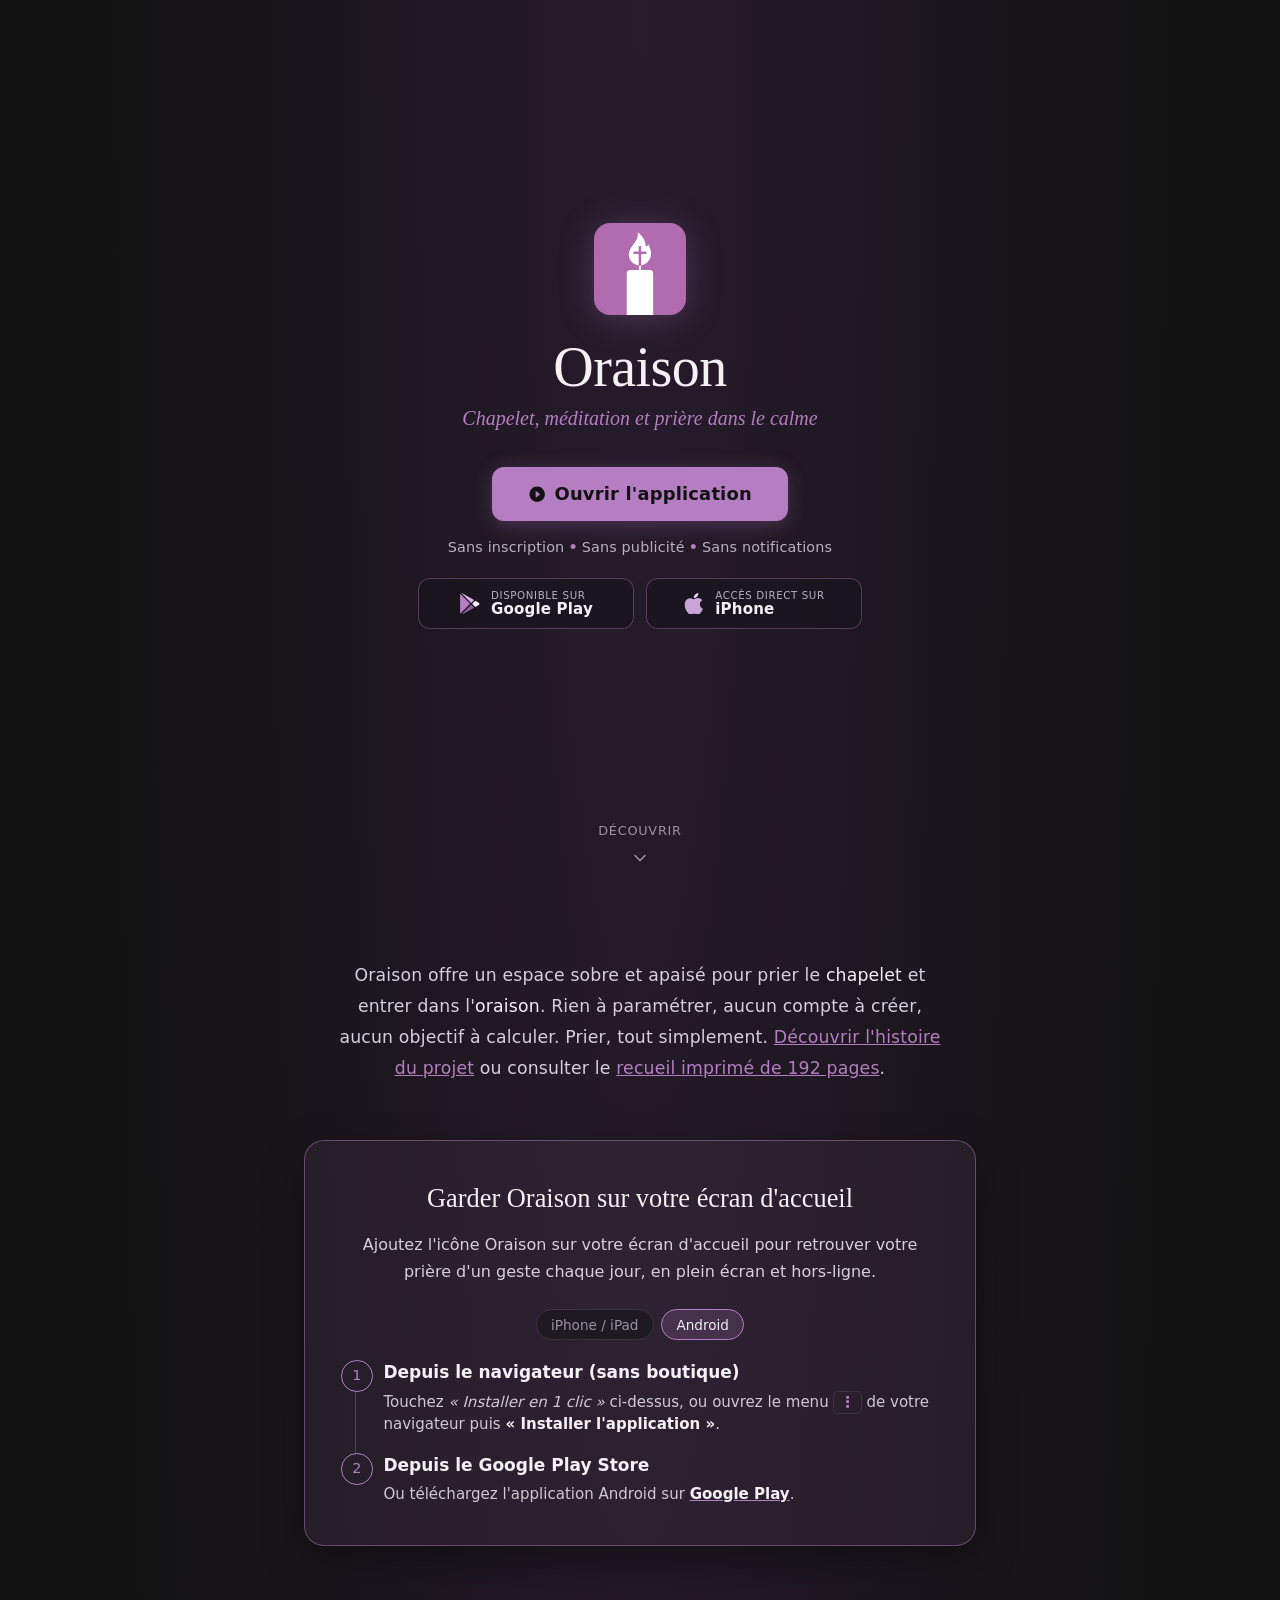
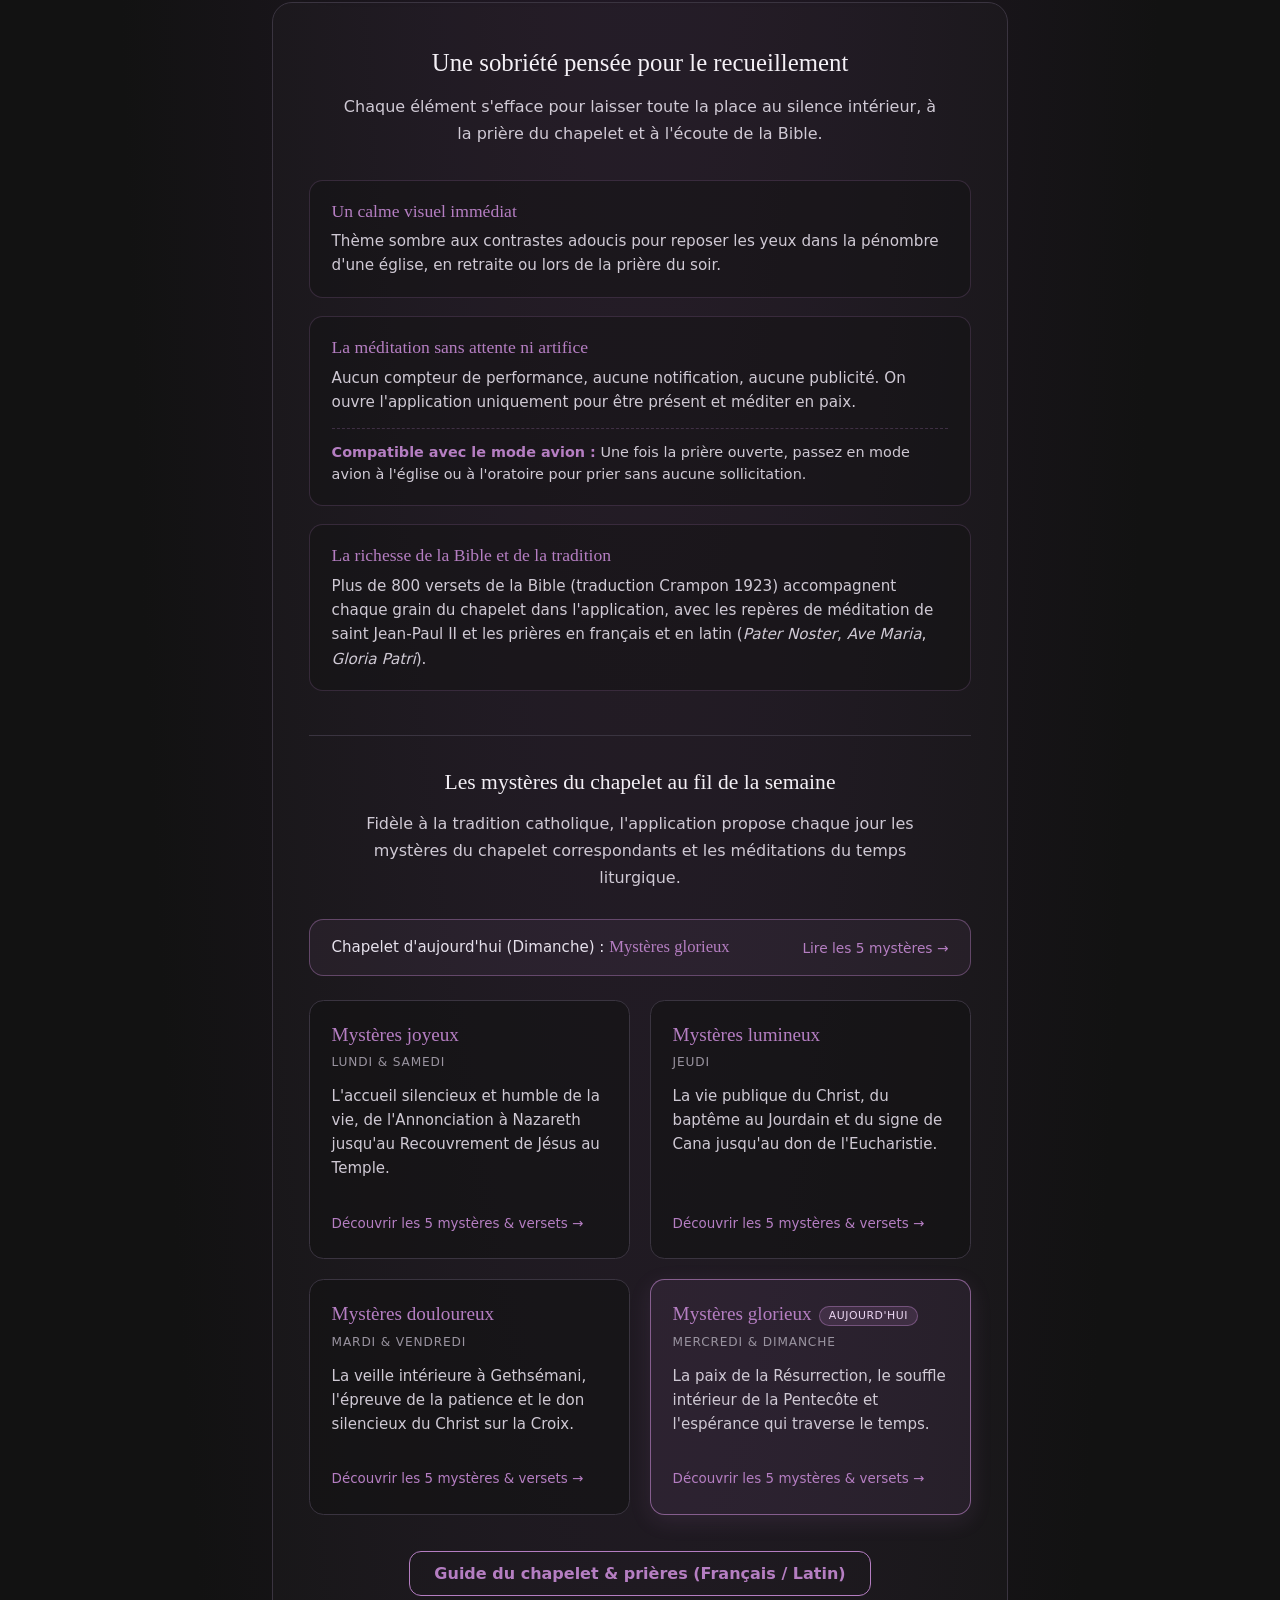
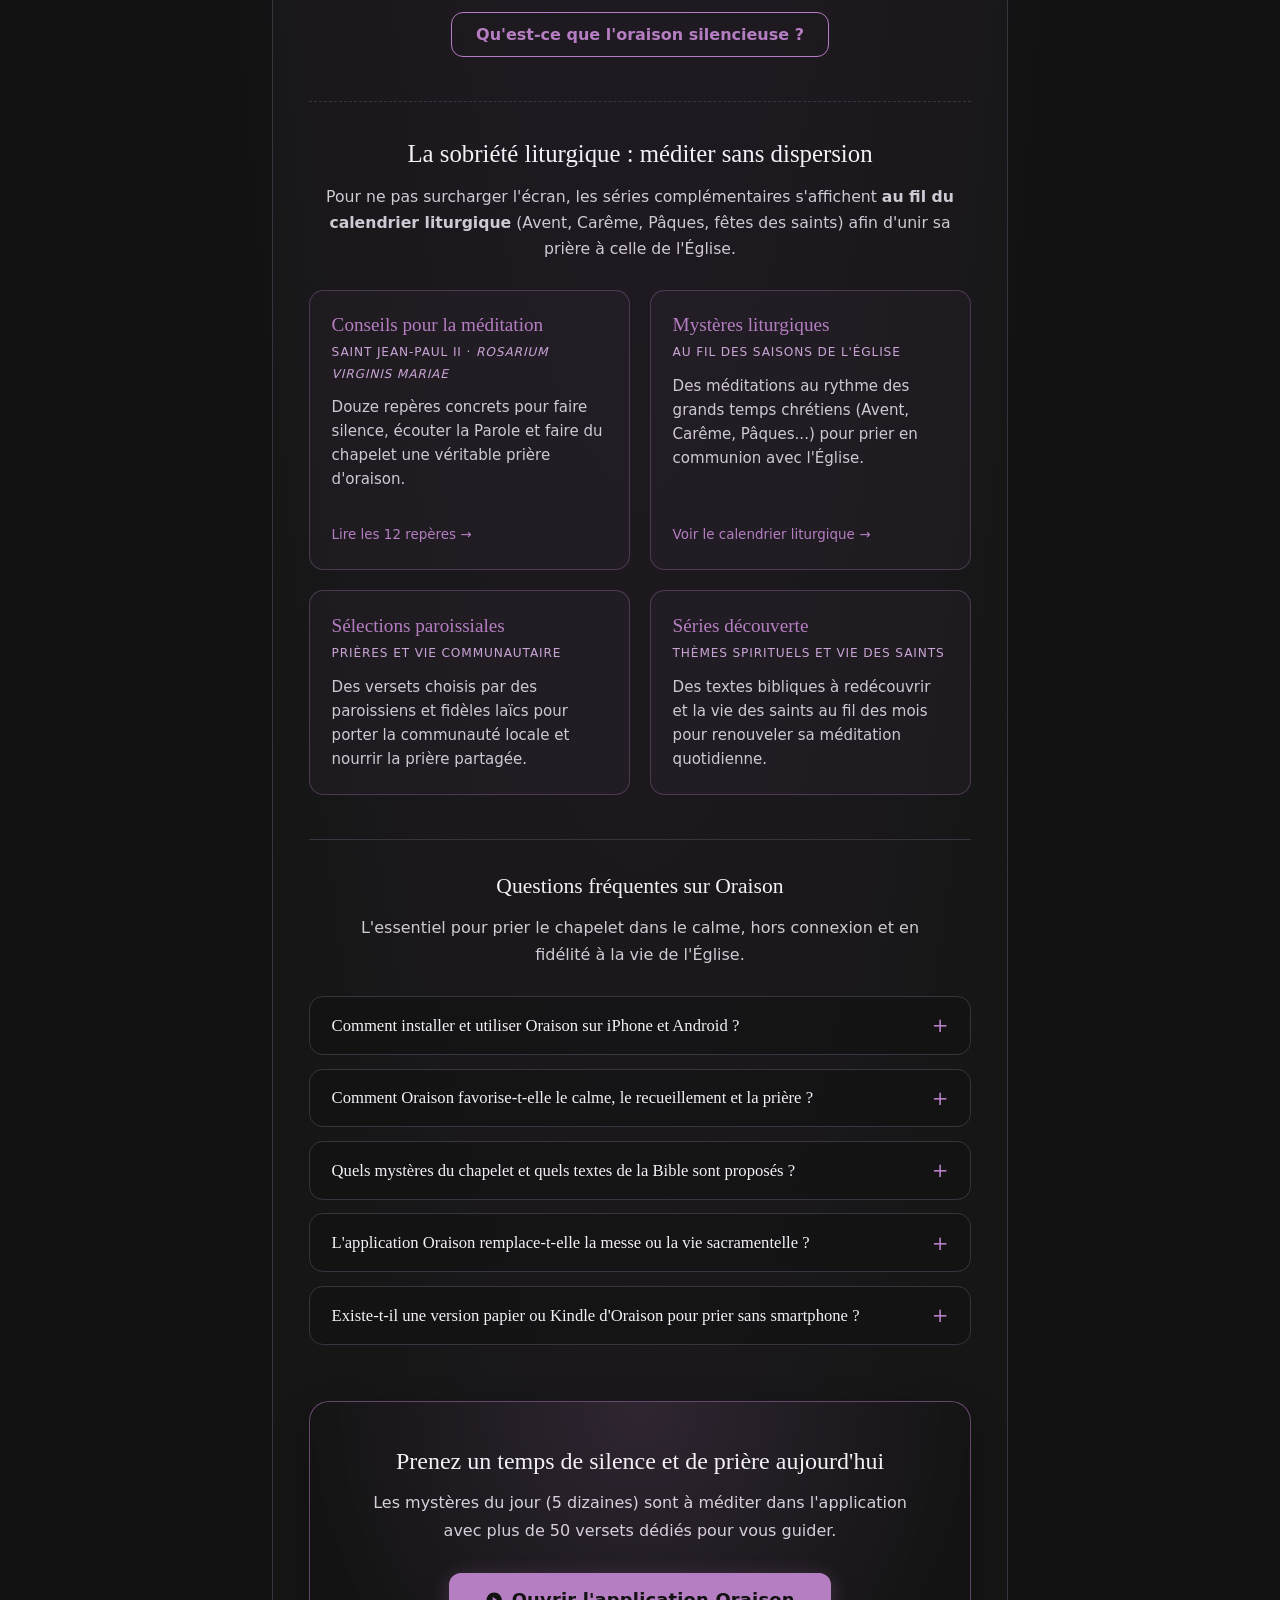
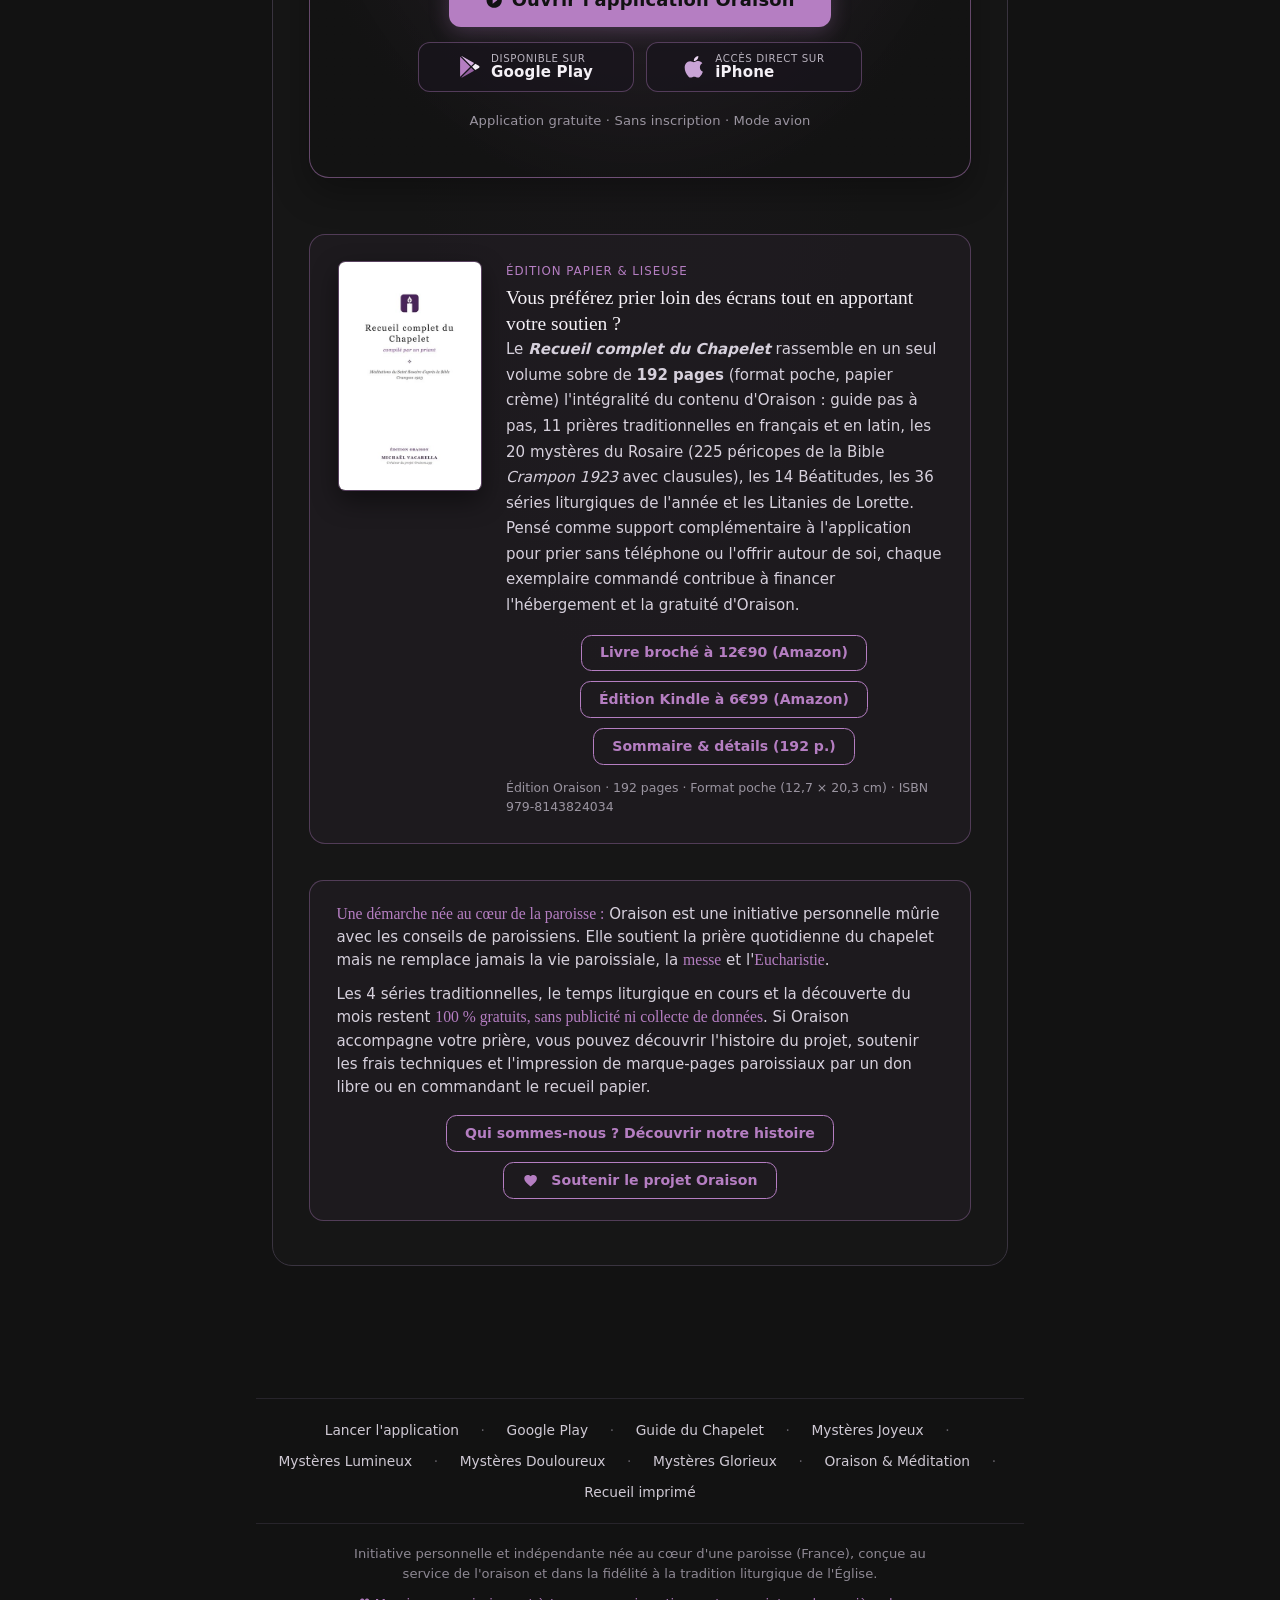
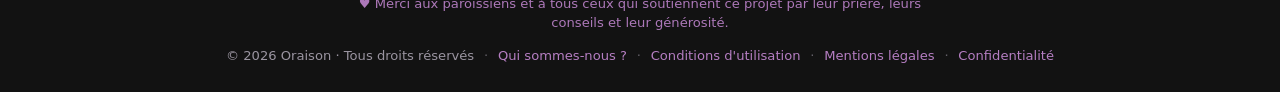
==== commit 6151a36b: "revue SEO" ====
--- a/index.html
+++ b/index.html
@@ -83,74 +83,8 @@
         "image": "https://oraison.app/og.png",
         "keywords": "oraison, chapelet, méditation, prière, rosaire, bible, vie des saints, mystères joyeux, mystères lumineux, mystères douloureux, mystères glorieux, liturgie catholique, messe, eucharistie, vie paroissiale, calme, silence",
         "publisher": { "@id": "https://oraison.app/#organization" },
-        "isRelatedTo": { "@id": "https://oraison.app/#book" },
+        "mentions": { "@type": "CreativeWork", "@id": "https://oraison.app/#book", "name": "Recueil complet du Chapelet, compilé par un priant", "url": "https://oraison.app/recueil-chapelet.html" },
         "offers": { "@type": "Offer", "price": "0", "priceCurrency": "EUR", "availability": "https://schema.org/InStock" }
-      },
-      {
-        "@type": "Book",
-        "@id": "https://oraison.app/#book",
-        "name": "Recueil complet du Chapelet, compilé par un priant",
-        "alternateName": "Recueil complet du Chapelet : Méditations du Saint Rosaire d'après la Bible Crampon 1923",
-        "description": "Recueil imprimé et numérique complémentaire à l'application Oraison : 11 prières traditionnelles en français et en latin, 20 Mystères du Rosaire avec 225 péricopes bibliques (traduction catholique Crampon 1923), clausules christologiques selon saint Jean-Paul II, 14 Béatitudes, 36 séries liturgiques et Litanies de Lorette.",
-        "inLanguage": ["fr", "la"],
-        "genre": ["Religion et spiritualité", "Prière catholique", "Chapelet et Rosaire"],
-        "datePublished": "2026-11",
-        "author": { "@id": "https://oraison.app/#organization" },
-        "publisher": { "@id": "https://oraison.app/#organization" },
-        "isBasedOn": { "@id": "https://oraison.app/#app" },
-        "isRelatedTo": { "@id": "https://oraison.app/#app" },
-        "url": "https://oraison.app/recueil-chapelet.html",
-        "sameAs": [
-          "https://www.amazon.fr/dp/B0HSJ7JQ4R",
-          "https://www.amazon.fr/dp/B0HSCCVM53"
-        ],
-        "workExample": [
-          {
-            "@type": "Book",
-            "@id": "https://oraison.app/#book-paperback",
-            "name": "Recueil complet du Chapelet (Édition brochée)",
-            "bookFormat": "https://schema.org/Paperback",
-            "isbn": "979-8143824034",
-            "identifier": { "@type": "PropertyValue", "propertyID": "ASIN", "value": "B0HSJ7JQ4R" },
-            "numberOfPages": 192,
-            "inLanguage": ["fr", "la"],
-            "bookEdition": "Première édition (format poche 5×8 pouces, papier crème)",
-            "datePublished": "2026-11",
-            "publisher": { "@id": "https://oraison.app/#organization" },
-            "url": "https://www.amazon.fr/dp/B0HSJ7JQ4R",
-            "sameAs": "https://www.amazon.fr/dp/B0HSJ7JQ4R",
-            "offers": {
-              "@type": "Offer",
-              "price": "12.90",
-              "priceCurrency": "EUR",
-              "availability": "https://schema.org/InStock",
-              "itemCondition": "https://schema.org/NewCondition",
-              "url": "https://www.amazon.fr/dp/B0HSJ7JQ4R",
-              "seller": { "@type": "Organization", "name": "Amazon.fr" }
-            }
-          },
-          {
-            "@type": "Book",
-            "@id": "https://oraison.app/#book-ebook",
-            "name": "Recueil complet du Chapelet (Édition Kindle)",
-            "bookFormat": "https://schema.org/EBook",
-            "identifier": { "@type": "PropertyValue", "propertyID": "ASIN", "value": "B0HSCCVM53" },
-            "inLanguage": ["fr", "la"],
-            "bookEdition": "Édition numérique Kindle (EPUB 3)",
-            "datePublished": "2026-11",
-            "publisher": { "@id": "https://oraison.app/#organization" },
-            "url": "https://www.amazon.fr/dp/B0HSCCVM53",
-            "sameAs": "https://www.amazon.fr/dp/B0HSCCVM53",
-            "offers": {
-              "@type": "Offer",
-              "price": "6.99",
-              "priceCurrency": "EUR",
-              "availability": "https://schema.org/InStock",
-              "url": "https://www.amazon.fr/dp/B0HSCCVM53",
-              "seller": { "@type": "Organization", "name": "Amazon.fr" }
-            }
-          }
-        ]
       },
       {
         "@type": "FAQPage",
@@ -215,7 +149,7 @@
 
   <main id="decouvrir">
     <section class="manifesto-section" aria-label="Présentation d'Oraison">
-      <p class="lead">Oraison offre un espace sobre et apaisé pour prier le <strong>chapelet</strong> et entrer dans l'<strong>oraison</strong>. Rien à paramétrer, aucun compte à créer, aucun objectif à calculer. Prier, tout simplement.</p>
+      <p class="lead">Oraison offre un espace sobre et apaisé pour prier le <strong>chapelet</strong> et entrer dans l'<strong>oraison</strong>. Rien à paramétrer, aucun compte à créer, aucun objectif à calculer. Prier, tout simplement. <a href="qui-sommes-nous.html">Découvrir l'histoire du projet</a> ou consulter le <a href="recueil-chapelet.html">recueil imprimé de 192 pages</a>.</p>
     </section>
 
     <section class="pwa-card" aria-labelledby="pwa-title">
@@ -411,21 +345,21 @@
         <p class="cta-reassurance">Application gratuite · Sans inscription · Mode avion</p>
       </aside>
 
-      <div class="book-card" id="recueil-chapelet" role="region" aria-labelledby="recueil-home-title">
-        <div class="book-card-header">
-          <svg class="book-card-icon" viewBox="0 0 24 24" fill="none" stroke="currentColor" stroke-width="1.8" stroke-linecap="round" stroke-linejoin="round" aria-hidden="true"><path d="M4 19.5v-15A2.5 2.5 0 0 1 6.5 2H20v20H6.5a2.5 2.5 0 0 1 0-5H20"/></svg>
-          <div>
-            <span class="book-card-kicker">Édition papier &amp; liseuse</span>
-            <h3 id="recueil-home-title">Vous préférez prier loin des écrans tout en apportant votre soutien&nbsp;?</h3>
-          </div>
+      <div class="book-card book-card-with-cover" id="recueil-chapelet" role="region" aria-labelledby="recueil-home-title">
+        <a href="recueil-chapelet.html" data-track="kdp-cover-home" aria-label="Découvrir le sommaire du Recueil complet du Chapelet">
+          <img src="couverture-recueil-chapelet.jpg" alt="Couverture du Recueil complet du Chapelet (Édition Oraison)" class="book-cover-thumb" width="360" height="576" loading="lazy" decoding="async">
+        </a>
+        <div>
+          <span class="book-card-kicker">Édition papier &amp; liseuse</span>
+          <h3 id="recueil-home-title">Vous préférez prier loin des écrans tout en apportant votre soutien&nbsp;?</h3>
+          <p>Le <strong><em>Recueil complet du Chapelet</em></strong> rassemble en un seul volume sobre de <strong>192 pages</strong> (format poche, papier crème) l'intégralité du contenu d'Oraison&nbsp;: guide pas à pas, 11 prières traditionnelles en français et en latin, les 20 mystères du Rosaire (225 péricopes de la Bible <em>Crampon 1923</em> avec clausules), les 14 Béatitudes, les 36 séries liturgiques de l'année et les Litanies de Lorette. Pensé comme support complémentaire à l'application pour prier sans téléphone ou l'offrir autour de soi, chaque exemplaire commandé contribue à financer l'hébergement et la gratuité d'Oraison.</p>
+          <p class="transparency-action">
+            <a class="btn btn-outline btn-compact" href="https://www.amazon.fr/dp/B0HSJ7JQ4R" target="_blank" rel="noopener" data-track="kdp-broche-home" aria-label="Commander le Recueil complet du Chapelet en livre broché à 12€90 sur Amazon">Livre broché à 12€90 (Amazon)</a>
+            <a class="btn btn-outline btn-compact" href="https://www.amazon.fr/dp/B0HSCCVM53" target="_blank" rel="noopener" data-track="kdp-kindle-home" aria-label="Télécharger le Recueil complet du Chapelet en édition Kindle à 6€99 sur Amazon">Édition Kindle à 6€99 (Amazon)</a>
+            <a class="btn btn-outline btn-compact" href="recueil-chapelet.html" data-track="kdp-details-home">Sommaire &amp; détails (192 p.)</a>
+          </p>
+          <p class="book-meta">Édition Oraison · 192 pages · Format poche (12,7 × 20,3 cm) · ISBN 979-8143824034</p>
         </div>
-        <p>Le <strong><em>Recueil complet du Chapelet</em></strong> rassemble en un seul volume sobre de <strong>192 pages</strong> (format poche, papier crème) l'intégralité du contenu d'Oraison&nbsp;: guide pas à pas, 11 prières traditionnelles en français et en latin, les 20 mystères du Rosaire (225 péricopes de la Bible <em>Crampon 1923</em> avec clausules), les 14 Béatitudes, les 36 séries liturgiques de l'année et les Litanies de Lorette. Pensé comme support complémentaire à l'application pour prier sans téléphone ou l'offrir autour de soi, chaque exemplaire commandé contribue à financer l'hébergement et la gratuité d'Oraison.</p>
-        <p class="transparency-action">
-          <a class="btn btn-outline btn-compact" href="https://www.amazon.fr/dp/B0HSJ7JQ4R" target="_blank" rel="noopener" data-track="kdp-broche-home" aria-label="Commander le Recueil complet du Chapelet en livre broché à 12€90 sur Amazon">Livre broché à 12€90 (Amazon)</a>
-          <a class="btn btn-outline btn-compact" href="https://www.amazon.fr/dp/B0HSCCVM53" target="_blank" rel="noopener" data-track="kdp-kindle-home" aria-label="Télécharger le Recueil complet du Chapelet en édition Kindle à 6€99 sur Amazon">Édition Kindle à 6€99 (Amazon)</a>
-          <a class="btn btn-outline btn-compact" href="recueil-chapelet.html" data-track="kdp-details-home">Sommaire &amp; détails (192 p.)</a>
-        </p>
-        <p class="book-meta">Édition Oraison · 192 pages · Format poche (12,7 × 20,3 cm) · ISBN 979-8143824034</p>
       </div>
 
       <div class="transparency-note" role="note" aria-label="Gratitude, transparence et démarche personnelle">
--- a/style.css
+++ b/style.css
@@ -87,7 +87,7 @@
   width: 100%;
   margin: 1.15rem auto 0;
 }
-.pwa-actions .hero-store, .cta-actions .hero-store { margin-top: 0; }
+.cta-actions .hero-store { margin-top: 0; }
 .btn-store,
 .btn-store-compact {
   display: inline-flex;
